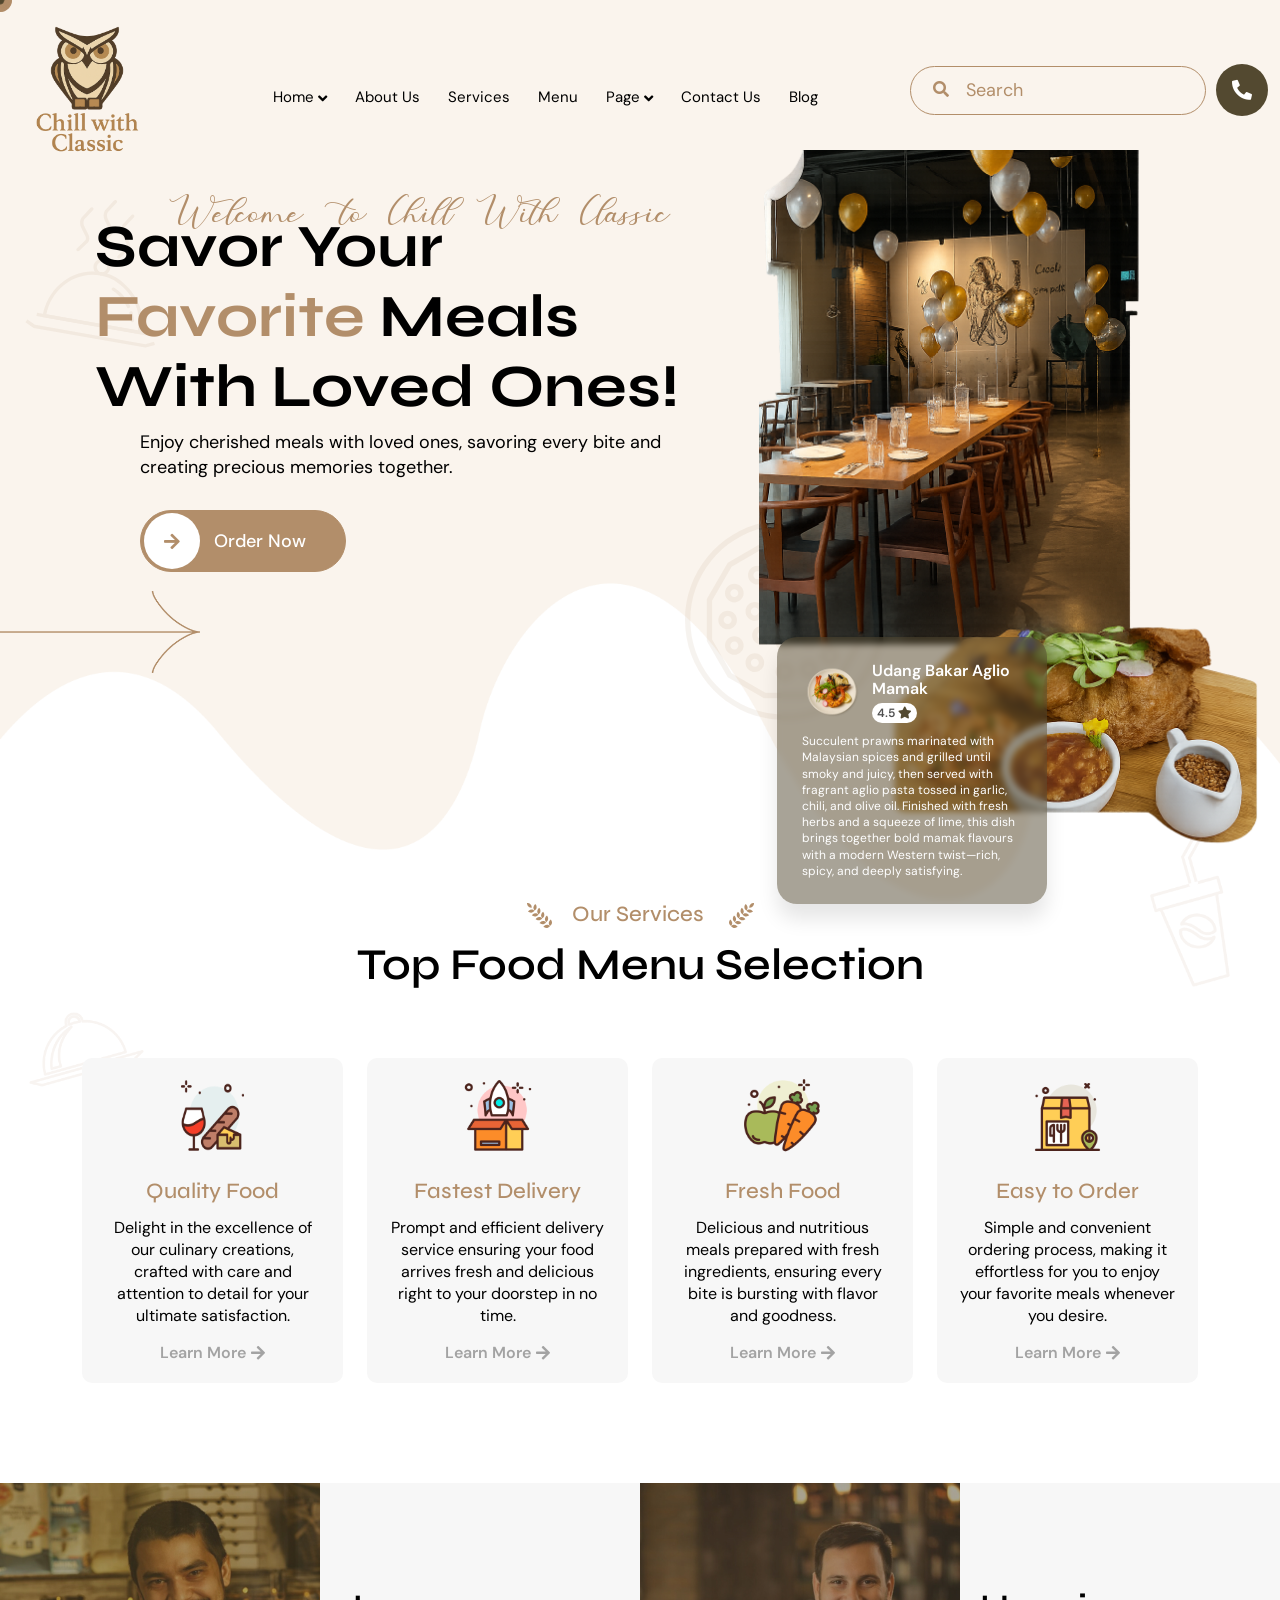
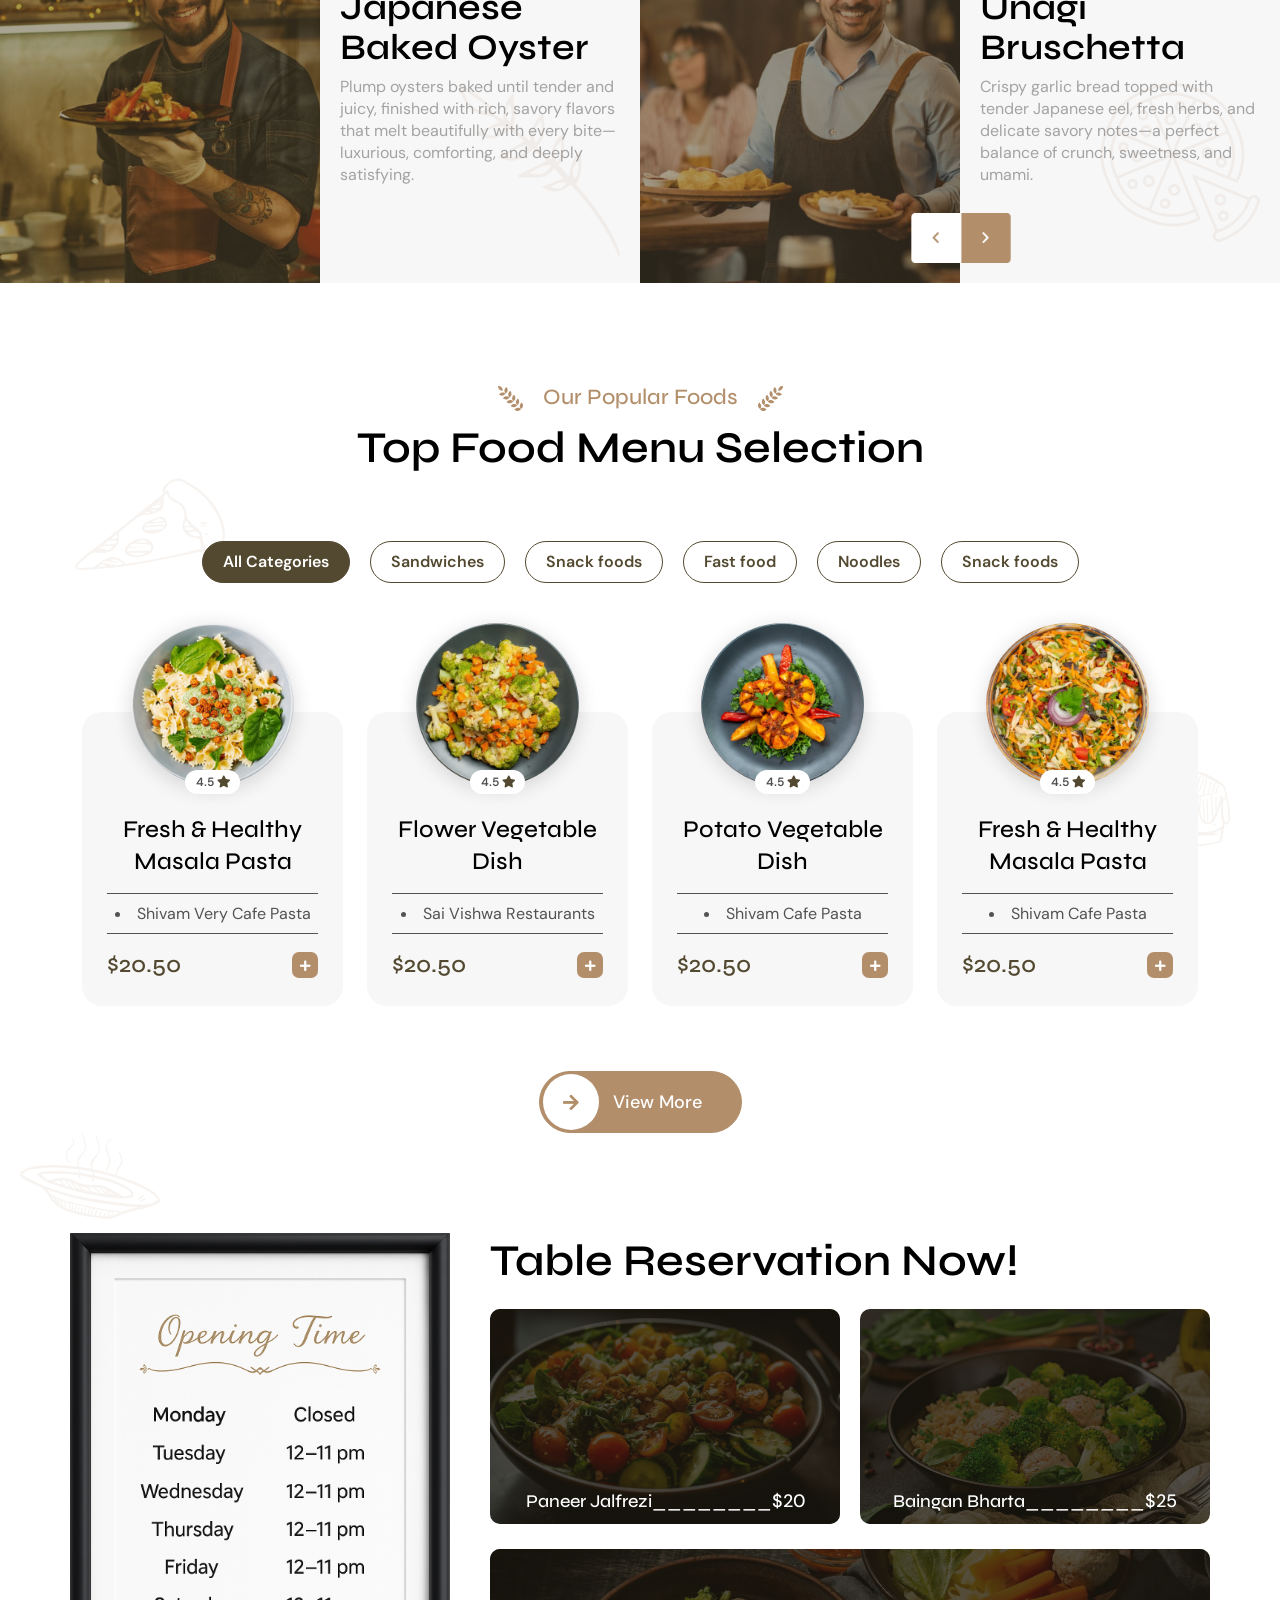
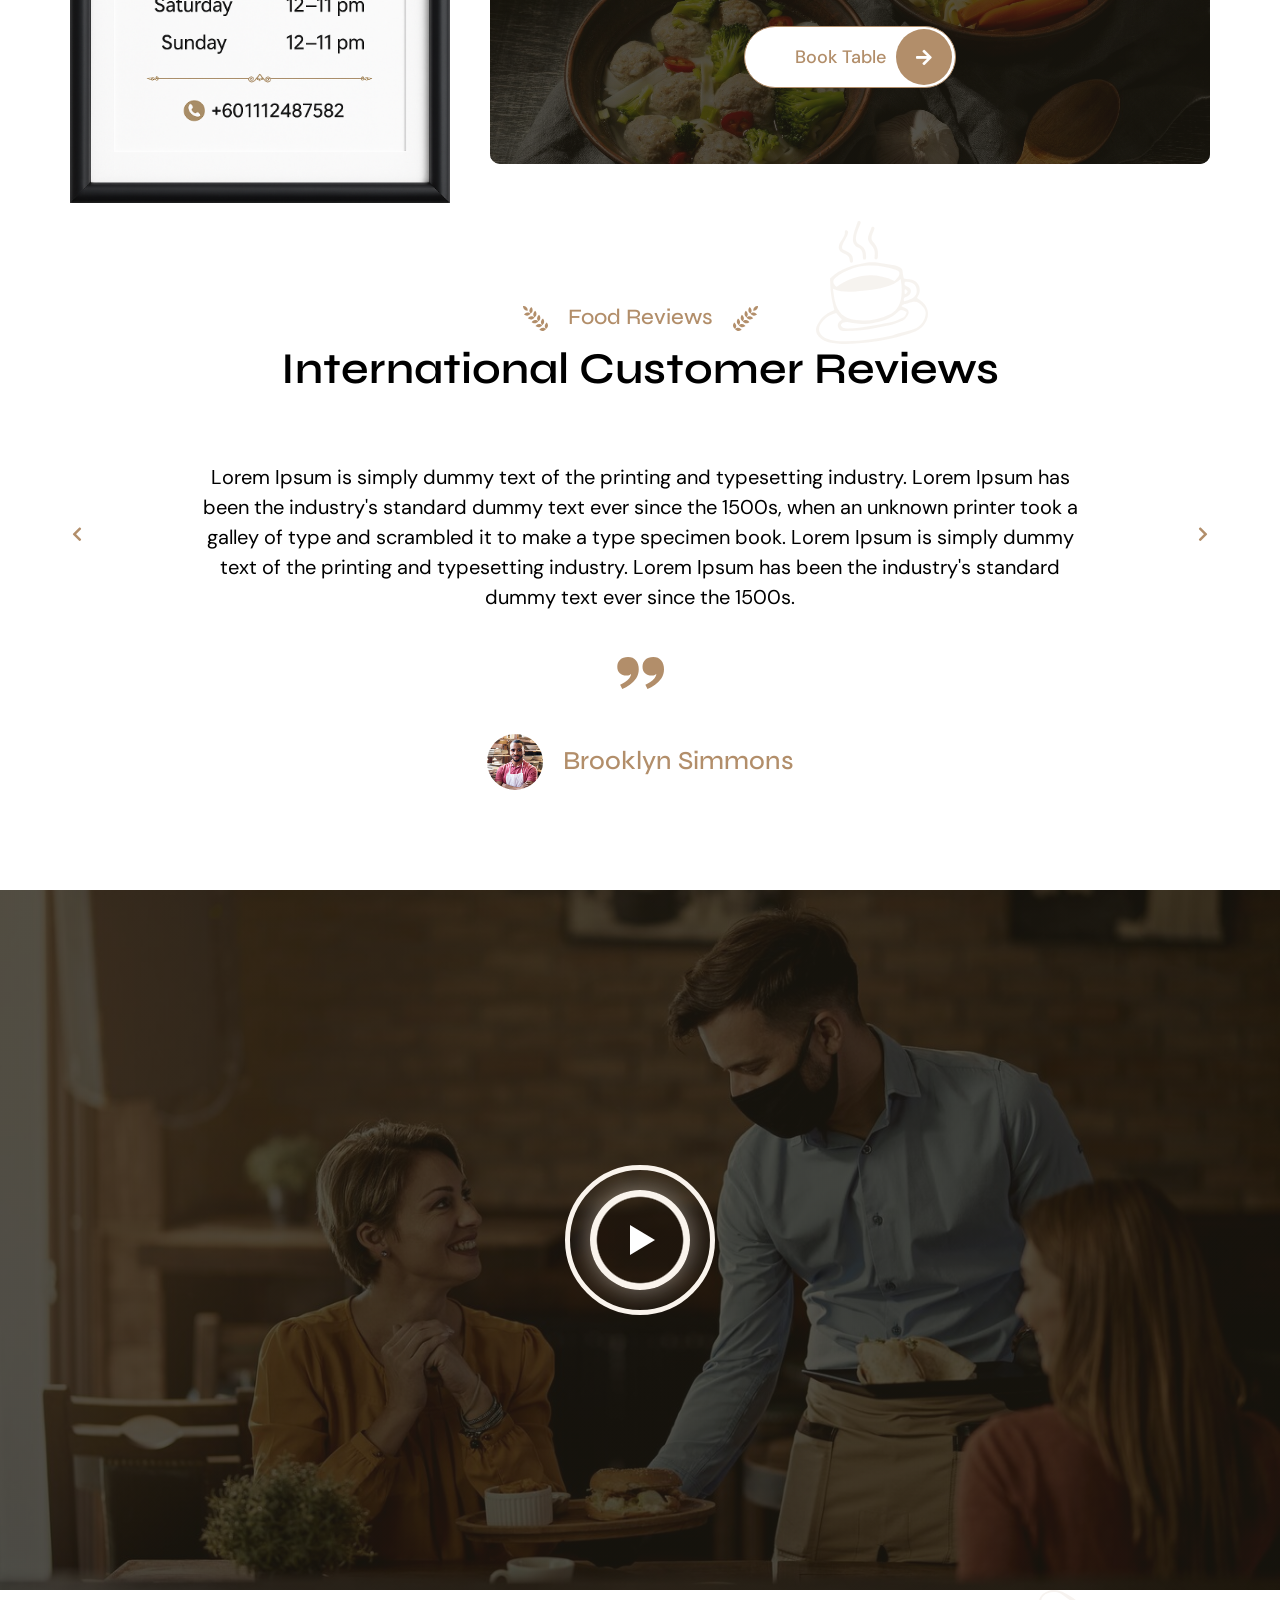
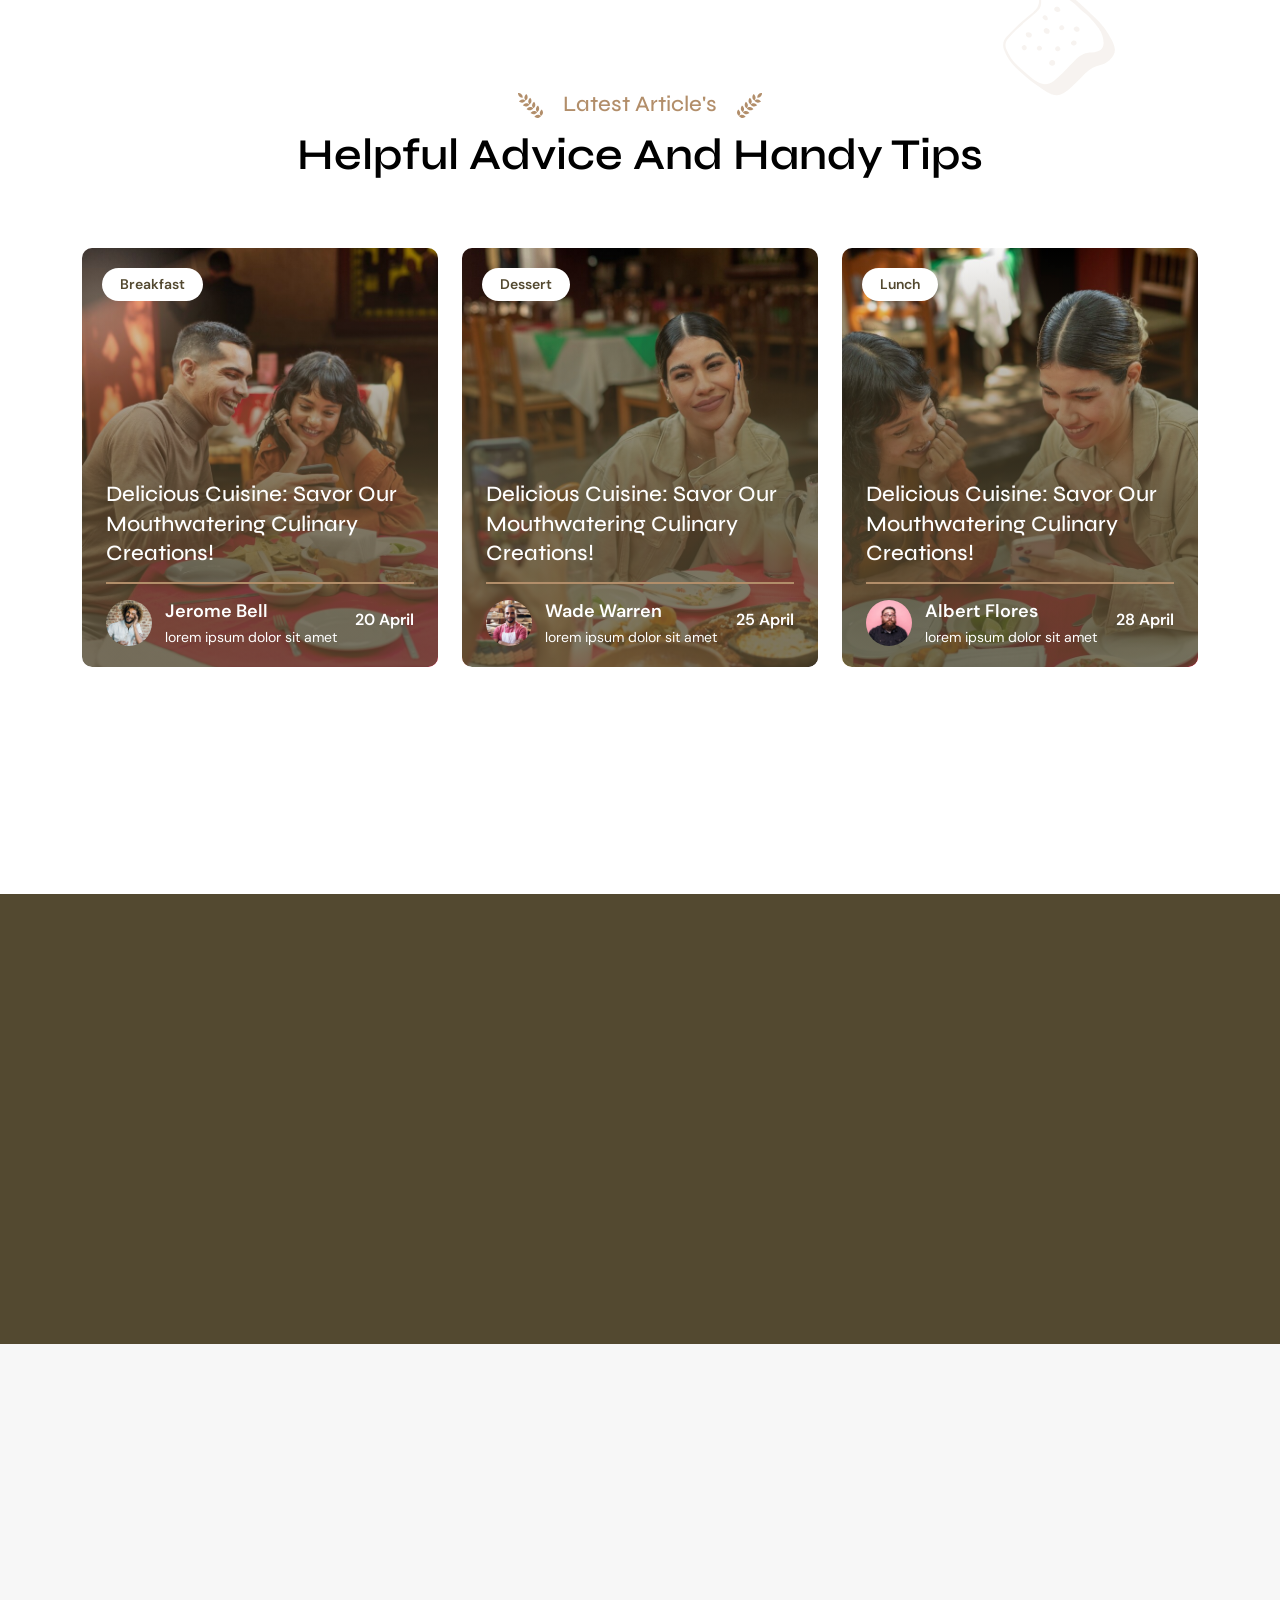
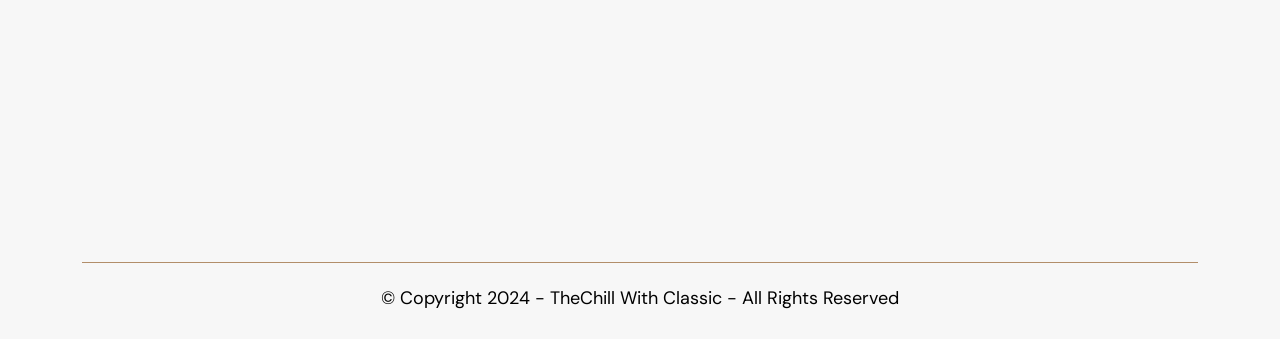
==== index.html @ 32ade1f8 "Initial Commit" ====
<!doctype html>

<html lang="en">
  <head>
    <meta charset="utf-8" />

    <meta
      name="viewport"
      content="width=device-width, initial-scale=1, shrink-to-fit=no"
    />

    <meta http-equiv="X-UA-Compatible" content="IE=edge" />

    <!-- Page Title -->

    <title>Chill With Classic</title>

    <!-- Favicon -->

    <link
      rel="shortcut icon"
      type="image/png"
      href="assets/img/cafika-favicon.svg"
    />

    <!-- Google Fonts -->

    <link rel="preconnect" href="https://fonts.googleapis.com" />

    <link rel="preconnect" href="https://fonts.gstatic.com" crossorigin />

    <link
      href="https://fonts.googleapis.com/css2?family=DM+Sans:ital,opsz,wght@0,9..40,100..1000;1,9..40,100..1000&family=Syne:wght@400..800&display=swap"
      rel="stylesheet"
    />

    <!-- CSS Files -->

    <!--==== Bootstrap css file ====-->

    <link rel="stylesheet" href="assets/css/bootstrap.min.css" />

    <!--==== Font-Awesome css file ====-->

    <link rel="stylesheet" href="assets/css/all.min.css" />

    <!--==== Swiper ====-->

    <link rel="stylesheet" href="assets/plugins/swiper/swiper-bundle.min.css" />

    <!--==== Slick ====-->

    <link
      rel="stylesheet"
      type="text/css"
      href="assets/plugins/slick/slick.css"
    />

    <!--==== glightbox ====-->

    <link
      rel="stylesheet"
      href="assets/plugins/glightbox/css/glightbox.min.css"
    />

    <!--==== Aos ====-->

    <link href="assets/plugins/aos/aos.css" rel="stylesheet" />

    <!--==== Style css file ====-->

    <link rel="stylesheet" href="assets/css/style.css" />

    <link rel="stylesheet" href="assets/css/header-one.css" />

    <!--==== Responsive css file ====-->

    <link rel="stylesheet" href="assets/css/responsive.css" />
  </head>

  <body class="home-page-one">
    <!-- Cursor -->

    <div class="circle"></div>

    <div class="circle"></div>

    <div class="circle"></div>

    <div class="circle"></div>

    <div class="circle"></div>

    <div class="circle"></div>

    <div class="circle"></div>

    <div class="circle"></div>

    <div class="circle"></div>

    <div class="circle"></div>

    <div class="circle"></div>

    <div class="circle"></div>

    <div class="circle"></div>

    <div class="circle"></div>

    <div class="circle"></div>

    <div class="circle"></div>

    <div class="circle"></div>

    <div class="circle"></div>

    <div class="circle"></div>

    <div class="circle"></div>

    <!--End Cursor -->

    <!-- Preloader -->

    <div id="preloader"></div>

    <!--End  Preloader -->

    <!-- Main header -->

    <header class="header-one fixed-top" id="header">
      <nav class="navbar navbar-expand-lg navbar-light">
        <div class="container-fluid">
          <a class="navbar-brand" href="index.html"
            ><img src="assets/img/the-cafika-logos.png" alt="logo"
          /></a>

          <button
            class="navbar-toggler collapsed"
            type="button"
            data-bs-toggle="collapse"
            data-bs-target="#navbarSupportedContent"
            aria-controls="navbarSupportedContent"
            aria-expanded="false"
            aria-label="Toggle navigation"
          >
            <span class="navbar-toggler-icon"></span>
          </button>

          <div class="collapse navbar-collapse" id="navbarSupportedContent">
            <ul class="navbar-nav m-auto mb-2 mb-lg-0">
              <li class="nav-item dropdown">
                <a
                  class="nav-link dropdown-toggle"
                  href="index.html"
                  role="button"
                  data-bs-toggle="dropdown"
                  aria-expanded="false"
                >
                  Home
                </a>
              </li>

              <li class="nav-item">
                <a class="nav-link" href="about-us.html">About Us</a>
              </li>

              <li class="nav-item">
                <a class="nav-link" href="services.html">Services</a>
              </li>

              <li class="nav-item">
                <a class="nav-link" href="our-menu.html">Menu</a>
              </li>

              <li class="nav-item dropdown">
                <a
                  class="nav-link dropdown-toggle"
                  href="javascript:void(0)"
                  id="navbarDropdown"
                  role="button"
                  data-bs-toggle="dropdown"
                  aria-expanded="false"
                >
                  Page
                </a>

                <ul class="dropdown-menu" aria-labelledby="navbarDropdown">
                  <li>
                    <a class="dropdown-item" href="reservation.html"
                      >Reservation</a
                    >
                  </li>

                  <li>
                    <a class="dropdown-item" href="product-details.html"
                      >Product Details</a
                    >
                  </li>

                  <li>
                    <a class="dropdown-item" href="blog-details.html"
                      >Blog Details</a
                    >
                  </li>

                  <li>
                    <a class="dropdown-item" href="team-chefs.html"
                      >Team Chef's</a
                    >
                  </li>

                  <li>
                    <a class="dropdown-item" href="error-page.html">404 Page</a>
                  </li>
                </ul>
              </li>

              <li class="nav-item">
                <a class="nav-link" href="contact-us.html">Contact Us</a>
              </li>

              <li class="nav-item">
                <a class="nav-link" href="blog.html">Blog</a>
              </li>
            </ul>

            <form class="d-flex serach-bar">
              <div class="form-group position-relative">
                <i class="fas fa-search"></i>

                <input
                  class="form-control me-2"
                  type="search"
                  placeholder="Search"
                  aria-label="Search"
                />
              </div>
            </form>

            <a href="tell:911234567" class="phone-btn"
              ><i class="fas fa-phone-alt"></i
            ></a>
          </div>
        </div>
      </nav>
    </header>

    <!-- End of Main header -->

    <main>
      <!-- Banner section -->

      <section class="banner-one position-relative" id="hero">
        <img
          src="assets/img/arrow-icon.png"
          alt="vector"
          class="arrow-icon"
          data-aos="fade-up"
          data-aos-delay="300"
        />

        <div class="rotet">
          <img src="assets/img/vector-icon-14.svg" alt="" class="center-icon" />
        </div>

        <img
          src="assets/img/vector-icon-16.svg"
          alt="vector"
          class="left-icon"
          data-aos="fade-left"
          data-aos-delay="700"
        />

        <div class="container-fluid">
          <div class="row">
            <div
              class="col-lg-7 col-md-6"
              data-aos="fade-right"
              data-aos-delay="100"
            >
              <div class="banner-detail">
                <div class="banner-text">
                  <h5 class="font-thank-you" data-aos="fade-down">
                    Welcome To Chill With Classic
                  </h5>

                  <h1 data-aos="zoom-in-up">
                    Savor Your
                    <span style="color: #b28e6a">Favorite</span> Meals With
                    Loved Ones!
                  </h1>

                  <div class="banner-sub-text">
                    <p data-aos="fade-up" data-aos-delay="200">
                      Enjoy cherished meals with loved ones, savoring every bite
                      and creating precious memories together.
                    </p>

                    <div data-aos="zoom-in" data-aos-delay="900">
                      <a href="contact-us.html" class="primary-btn"
                        ><span>Order Now</span></a
                      >
                    </div>
                  </div>
                </div>
              </div>
            </div>

            <div
              class="col-lg-5 col-md-6 position-relative"
              data-aos="fade-left"
              data-aos-delay="100"
            >
              <div class="banner-right-img" data-aos="zoom-in-up">
                <img src="assets/img/home-one-hero-imgs.png" alt="banner" />
              </div>

              <div class="icon-box" data-aos="zoom-in" data-aos-delay="200">
                <div class="d-flex">
                  <img
                    src="assets/img/chana-masala-vector.png"
                    alt="vector"
                    data-aos="fade-up"
                    data-aos-delay="300"
                    class="ikkanbakkar"
                  />

                  <div
                    class="box-title"
                    data-aos="fade-right"
                    data-aos-delay="400"
                  >
                    <h5>Udang Bakar Aglio Mamak</h5>

                    <span>4.5<i class="fas fa-star"></i></span>
                  </div>
                </div>

                <p data-aos="fade-up" data-aos-delay="500">
                  Succulent prawns marinated with Malaysian spices and grilled
                  until smoky and juicy, then served with fragrant aglio pasta
                  tossed in garlic, chili, and olive oil. Finished with fresh
                  herbs and a squeeze of lime, this dish brings together bold
                  mamak flavours with a modern Western twist—rich, spicy, and
                  deeply satisfying.
                </p>
              </div>
            </div>
          </div>
        </div>
      </section>

      <!-- End of Banner section -->

      <!-- Our Services -->

      <section
        class="our-services-one position-relative"
        id="services"
        data-aos="fade-in"
      >
        <div class="container">
          <img
            class="area-img-left"
            src="assets/img/vector-icon-01.png"
            alt="food"
            data-aos="fade-right"
            data-aos-delay="200"
          />

          <img
            class="area-img-right"
            src="assets/img/vector-icon-02.png"
            alt="food"
            data-aos="fade-left"
            data-aos-delay="200"
          />

          <div class="main-title" data-aos="fade-up" data-aos-delay="100">
            <h3>
              <img
                src="assets/img/left-leaf-icon.svg"
                alt="leaf"
                data-aos="zoom-in"
                data-aos-delay="300"
              />Our Services

              <img
                src="assets/img/right-leaf-Icon.svg"
                alt="leaf"
                data-aos="zoom-in"
                data-aos-delay="300"
              />
            </h3>

            <h2>Top Food Menu Selection</h2>
          </div>

          <div class="row">
            <div
              class="col-lg-3 col-sm-6"
              data-aos="fade-up"
              data-aos-delay="200"
            >
              <div class="services-box">
                <img
                  src="assets/img/services-icon-1.svg"
                  alt="Food-icon"
                  data-aos="zoom-in"
                  data-aos-delay="300"
                />

                <h6>Quality Food</h6>

                <p>
                  Delight in the excellence of our culinary creations, crafted
                  with care and attention to detail for your ultimate
                  satisfaction.
                </p>

                <a href="services.html"
                  >Learn More <i class="fas fa-arrow-right"></i
                ></a>
              </div>
            </div>

            <div
              class="col-lg-3 col-sm-6"
              data-aos="fade-up"
              data-aos-delay="300"
            >
              <div class="services-box">
                <img
                  src="assets/img/services-icon-2.svg"
                  alt="Food-icon"
                  data-aos="zoom-in"
                  data-aos-delay="400"
                />

                <h6>Fastest Delivery</h6>

                <p>
                  Prompt and efficient delivery service ensuring your food
                  arrives fresh and delicious right to your doorstep in no time.
                </p>

                <a href="services.html"
                  >Learn More <i class="fas fa-arrow-right"></i
                ></a>
              </div>
            </div>

            <div
              class="col-lg-3 col-sm-6"
              data-aos="fade-up"
              data-aos-delay="400"
            >
              <div class="services-box">
                <img
                  src="assets/img/services-icon-3.svg"
                  alt="Food-icon"
                  data-aos="zoom-in"
                  data-aos-delay="500"
                />

                <h6>Fresh Food</h6>

                <p>
                  Delicious and nutritious meals prepared with fresh
                  ingredients, ensuring every bite is bursting with flavor and
                  goodness.
                </p>

                <a href="services.html"
                  >Learn More <i class="fas fa-arrow-right"></i
                ></a>
              </div>
            </div>

            <div
              class="col-lg-3 col-sm-6"
              data-aos="fade-up"
              data-aos-delay="500"
            >
              <div class="services-box">
                <img
                  src="assets/img/services-icon-4.svg"
                  alt="Food-icon"
                  data-aos="zoom-in"
                  data-aos-delay="600"
                />

                <h6>Easy to Order</h6>

                <p>
                  Simple and convenient ordering process, making it effortless
                  for you to enjoy your favorite meals whenever you desire.
                </p>

                <a href="services.html"
                  >Learn More <i class="fas fa-arrow-right"></i
                ></a>
              </div>
            </div>
          </div>
        </div>
      </section>

      <!-- End of Our Services -->

      <!-- our specialties section -->

      <section class="specialties-one" id="slider">
        <div class="container-fluid px-0">
          <div
            class="specialties-slider-div position-relative"
            data-aos="fade-up"
          >
            <div class="row g-0 specialties-slider">
              <div class="col-lg-6 specialties-item">
                <div class="specialties-slider-detail">
                  <div class="specialties-img">
                    <img src="assets/img/slider-img-1.jpg" alt="slider-img" />
                  </div>

                  <div class="specialties-content position-relative">
                    <h3></h3>

                    <h2>Grilled Seabass with Coconut Sambal</h2>

                    <p>
                      Fresh wild‑caught seabass grilled to perfection and paired
                      with aromatic coconut sambal. Smoky, fragrant, and packed
                      with unmistakable Malaysian flavor.
                    </p>

                    <img src="assets/img/vector-icon-04.svg" alt="vector" />
                  </div>
                </div>
              </div>

              <div class="col-lg-6 specialties-item">
                <div class="specialties-slider-detail">
                  <div class="specialties-img">
                    <img src="assets/img/slider-img-2.jpg" alt="slider-img" />
                  </div>

                  <div class="specialties-content position-relative">
                    <h3></h3>

                    <h2>Japanese Baked Oyster</h2>

                    <p>
                      Plump oysters baked until tender and juicy, finished with
                      rich, savory flavors that melt beautifully with every
                      bite—luxurious, comforting, and deeply satisfying.
                    </p>

                    <img src="assets/img/vector-icon-03.svg" alt="vector" />
                  </div>
                </div>
              </div>

              <div class="col-lg-6 specialties-item">
                <div class="specialties-slider-detail">
                  <div class="specialties-img">
                    <img src="assets/img/slider-img-1.jpg" alt="slider-img" />
                  </div>

                  <div class="specialties-content position-relative">
                    <h3></h3>

                    <h2>Unagi Bruschetta</h2>

                    <p>
                      Crispy garlic bread topped with tender Japanese eel, fresh
                      herbs, and delicate savory notes—a perfect balance of
                      crunch, sweetness, and umami.
                    </p>

                    <img src="assets/img/vector-icon-04.svg" alt="vector" />
                  </div>
                </div>
              </div>

              <div class="col-lg-6 specialties-item">
                <div class="specialties-slider-detail">
                  <div class="specialties-img">
                    <img src="assets/img/slider-img-2.jpg" alt="slider-img" />
                  </div>

                  <div class="specialties-content position-relative">
                    <h3></h3>

                    <h2>Rock Honey Glazed Chicken Rice</h2>

                    <p>
                      Succulent chicken glazed with irresistible rock honey and
                      served with fragrant rice. Sweet, savory, and
                      comforting—an all‑time crowd favorite done right.
                    </p>

                    <img src="assets/img/vector-icon-03.svg" alt="vector" />
                  </div>
                </div>
              </div>
            </div>

            <div class="custom-arrow d-flex">
              <button class="prev">
                <img src="assets/img/privous-arrow.png" alt="prev" />
              </button>

              <button class="next">
                <img src="assets/img/next-arrow.png" alt="next" />
              </button>
            </div>
          </div>
        </div>
      </section>

      <!-- End of  our specialties section -->

      <!-- Popular Foods section -->

      <section class="popular-food-one position-relative" id="popular-food">
        <img
          class="popular-img-left"
          src="assets/img/vector-icon-05.svg"
          alt="food"
          data-aos="fade-right"
          data-aos-delay="100"
        />

        <img
          class="popular-img-right"
          src="assets/img/vector-icon-06.svg"
          alt="food"
          data-aos="fade-left"
          data-aos-delay="100"
        />

        <div class="main-title" data-aos="fade-up" data-aos-delay="200">
          <h3>
            <img src="assets/img/left-leaf-icon.svg" alt="leaf" />Our Popular
            Foods<img src="assets/img/right-leaf-Icon.svg" alt="leaf" />
          </h3>

          <h2>Top Food Menu Selection</h2>
        </div>

        <div class="container">
          <div
            class="isotope-layout"
            data-default-filter="*"
            data-layout="masonry"
            data-sort="original-order"
          >
            <ul
              class="portfolio-filters isotope-filters nav nav-pills"
              data-aos="fade-up"
              data-aos-delay="300"
            >
              <li data-filter="*" class="filter-active nav-item nav-link">
                All Categories
              </li>

              <li data-filter=".filter-sandwiches" class="nav-item nav-link">
                Sandwiches
              </li>

              <li data-filter=".filter-snack-foods" class="nav-item nav-link">
                Snack foods
              </li>

              <li data-filter=".filter-fast-food" class="nav-item nav-link">
                Fast food
              </li>

              <li data-filter=".filter-noodles" class="nav-item nav-link">
                Noodles
              </li>

              <li data-filter=".filter-snack-foods" class="nav-item nav-link">
                Snack foods
              </li>
            </ul>

            <div class="row isotope-container">
              <div
                class="col-lg-3 col-md-4 col-6 portfolio-item isotope-item filter-sandwiches"
              >
                <div class="item-box position-relative">
                  <img src="assets/img/masala-pasta-img.png" alt="pasta" />

                  <span>4.5<i class="fas fa-star"></i></span>

                  <h3>Fresh & Healthy Masala Pasta</h3>

                  <div class="divider">
                    <li>Shivam Very Cafe Pasta</li>
                  </div>

                  <div
                    class="d-flex price justify-content-between align-items-center"
                  >
                    <h4>$20.50</h4>

                    <div class="plus-bg">
                      <a href="our-menu.html"><i class="fas fa-plus"></i></a>
                    </div>
                  </div>
                </div>
              </div>

              <div
                class="col-lg-3 col-md-4 col-6 portfolio-item isotope-item filter-snack-foods"
              >
                <div class="item-box position-relative">
                  <img src="assets/img/vegetable-dish-img.png" alt="pasta" />

                  <span>4.5<i class="fas fa-star"></i></span>

                  <h3>Flower Vegetable Dish</h3>

                  <div class="divider">
                    <li>Sai Vishwa Restaurants</li>
                  </div>

                  <div
                    class="d-flex price justify-content-between align-items-center"
                  >
                    <h4>$20.50</h4>

                    <div class="plus-bg">
                      <a href="our-menu.html"><i class="fas fa-plus"></i></a>
                    </div>
                  </div>
                </div>
              </div>

              <div
                class="col-lg-3 col-md-4 col-6 portfolio-item isotope-item filter-fast-food"
              >
                <div class="item-box position-relative">
                  <img src="assets/img/potato.png" alt="pasta" />

                  <span>4.5<i class="fas fa-star"></i></span>

                  <h3>Potato Vegetable Dish</h3>

                  <div class="divider">
                    <li>Shivam Cafe Pasta</li>
                  </div>

                  <div
                    class="d-flex price justify-content-between align-items-center"
                  >
                    <h4>$20.50</h4>

                    <div class="plus-bg">
                      <a href="our-menu.html"><i class="fas fa-plus"></i></a>
                    </div>
                  </div>
                </div>
              </div>

              <div
                class="col-lg-3 col-md-4 col-6 portfolio-item isotope-item filter-noodles"
              >
                <div class="item-box position-relative">
                  <img
                    src="assets/img/fresh-and-healthy-food.png"
                    alt="pasta"
                  />

                  <span>4.5<i class="fas fa-star"></i></span>

                  <h3>Fresh & Healthy Masala Pasta</h3>

                  <div class="divider">
                    <li>Shivam Cafe Pasta</li>
                  </div>

                  <div
                    class="d-flex price justify-content-between align-items-center"
                  >
                    <h4>$20.50</h4>

                    <div class="plus-bg">
                      <a href="our-menu.html"><i class="fas fa-plus"></i></a>
                    </div>
                  </div>
                </div>
              </div>
            </div>

            <div class="viwe-more-btn" data-aos="fade-up" data-aos-delay="900">
              <a href="our-menu.html" class="primary-btn"
                ><span>View More</span></a
              >
            </div>
          </div>
        </div>
      </section>

      <!-- End of Popular Foods section -->

      <!-- Table Reservation section -->

      <section class="table-reservation-one position-relative">
        <div class="container">
          <img
            src="assets/img/vector-icon-07.svg"
            class="table-left"
            alt="food"
            data-aos="fade-left"
            data-aos-delay="100"
          />

          <div class="row table-slider">
            <div
              class="col-lg-4 col-md-6 px-0"
              data-aos="fade-right"
              data-aos-delay="200"
            >
              <img
                src="assets/img/time-table.jpg"
                alt="time-table"
                class="time-table"
              />
            </div>

            <div
              class="col-lg-8 px-0 table-box"
              data-aos="fade-left"
              data-aos-delay="300"
            >
              <div class="main-title" data-aos="fade-up" data-aos-delay="400">
                <h2>Table Reservation Now!</h2>
              </div>

              <div class="row g-0 justify-content-between">
                <div
                  class="col-lg-6 col-md-6 px-0"
                  data-aos="flip-up"
                  data-aos-delay="500"
                >
                  <div
                    class="bg-box-one d-flex align-items-end justify-content-center"
                  >
                    <h3>Paneer Jalfrezi________</h3>

                    <p>$20</p>
                  </div>
                </div>

                <div
                  class="col-lg-6 col-md-6 px-0"
                  data-aos="flip-up"
                  data-aos-delay="600"
                >
                  <div
                    class="bg-box-two d-flex align-items-end justify-content-center"
                  >
                    <h3>Baingan Bharta________</h3>

                    <p>$25</p>
                  </div>
                </div>
              </div>

              <div
                class="col-lg-12 col-md-12"
                data-aos="zoom-in-up"
                data-aos-delay="700"
              >
                <div class="bg-box-three book-table">
                  <a href="contact-us.html" class="primary-btn"
                    ><span>Book Table</span></a
                  >
                </div>
              </div>
            </div>
          </div>
        </div>
      </section>

      <!-- End of Table Reservation section -->

      <!-- Food Reviews section -->

      <section class="food-reviews-one">
        <div class="container-md position-relative">
          <img
            class="food-reviews-left"
            src="assets/img/vector-icon-08.svg"
            alt="food"
          />

          <div class="main-title" data-aos="fade-up" data-aos-delay="200">
            <h3>
              <img src="assets/img/left-leaf-icon.svg" alt="leaf" />Food
              Reviews<img src="assets/img/right-leaf-Icon.svg" alt="leaf" />
            </h3>

            <h2>International Customer Reviews</h2>
          </div>

          <div class="row reviews">
            <div class="col-12 review-slide">
              <p>
                Lorem Ipsum is simply dummy text of the printing and typesetting
                industry. Lorem Ipsum has been the industry's standard dummy
                text ever since the 1500s, when an unknown printer took a galley
                of type and scrambled it to make a type specimen book. Lorem
                Ipsum is simply dummy text of the printing and typesetting
                industry. Lorem Ipsum has been the industry's standard dummy
                text ever since the 1500s.
              </p>

              <div class="quote">
                <img src="assets/img/quote-icon.svg" alt="quote" />
              </div>

              <div
                class="author d-flex justify-content-center align-items-center"
              >
                <img src="assets/img/author-icon-1.png" alt="author" />

                <h3>Brooklyn Simmons</h3>
              </div>
            </div>

            <div class="col-12 review-slide">
              <p>
                Lorem Ipsum is simply dummy text of the printing and typesetting
                industry. Lorem Ipsum has been the industry's standard dummy
                text ever since the 1500s, when an unknown printer took a galley
                of type and scrambled it to make a type specimen book. Lorem
                Ipsum is simply dummy text of the printing and typesetting
                industry. Lorem Ipsum has been the industry's standard dummy
                text ever since the 1500s.
              </p>

              <div class="quote">
                <img src="assets/img/quote-icon.svg" alt="quote" />
              </div>

              <div
                class="author d-flex justify-content-center align-items-center"
              >
                <img src="assets/img/author-icon-1.png" alt="author" />

                <h3>Brooklyn Simmons</h3>
              </div>
            </div>

            <div class="col-12 review-slide">
              <p>
                Lorem Ipsum is simply dummy text of the printing and typesetting
                industry. Lorem Ipsum has been the industry's standard dummy
                text ever since the 1500s, when an unknown printer took a galley
                of type and scrambled it to make a type specimen book. Lorem
                Ipsum is simply dummy text of the printing and typesetting
                industry. Lorem Ipsum has been the industry's standard dummy
                text ever since the 1500s.
              </p>

              <div class="quote">
                <img src="assets/img/quote-icon.svg" alt="quote" />
              </div>

              <div
                class="author d-flex justify-content-center align-items-center"
              >
                <img src="assets/img/author-icon-1.png" alt="author" />

                <h3>Brooklyn Simmons</h3>
              </div>
            </div>

            <div class="col-12 review-slide">
              <p>
                Lorem Ipsum is simply dummy text of the printing and typesetting
                industry. Lorem Ipsum has been the industry's standard dummy
                text ever since the 1500s, when an unknown printer took a galley
                of type and scrambled it to make a type specimen book. Lorem
                Ipsum is simply dummy text of the printing and typesetting
                industry. Lorem Ipsum has been the industry's standard dummy
                text ever since the 1500s.
              </p>

              <div class="quote">
                <img src="assets/img/quote-icon.svg" alt="quote" />
              </div>

              <div
                class="author d-flex justify-content-center align-items-center"
              >
                <img src="assets/img/author-icon-1.png" alt="author" />

                <h3>Brooklyn Simmons</h3>
              </div>
            </div>
          </div>

          <div class="arrow-icons">
            <button class="left-arrow">
              <i class="fas fa-chevron-left"></i>
            </button>

            <button class="right-arrow">
              <i class="fas fa-chevron-right"></i>
            </button>
          </div>
        </div>
      </section>

      <!-- End of Food Reviews section -->

      <!-- video section -->

      <section class="video-section" data-aos="fade-up" data-aos-delay="100">
        <div class="container-fluid px-0">
          <div class="play-icon" data-aos="zoom-in" data-aos-delay="200">
            <a
              class="play-btn glightbox"
              href="https://youtu.be/78z9wfm-Gtg?si=yA2lp5ezdj0Vh8Vq"
            >
            </a>
          </div>
        </div>
      </section>

      <!-- End of video section -->

      <!-- Blog Section -->

      <section
        class="blog-one position-relative"
        data-aos="fade-up"
        data-aos-delay="100"
      >
        <div class="container">
          <img
            class="blog-right-img"
            src="assets/img/vector-icon-09.svg"
            alt="food"
            data-aos="fade-left"
            data-aos-delay="200"
          />

          <img
            class="blog-bottom-img"
            src="assets/img/vector-icon-10.svg"
            alt="food"
            data-aos="fade-up"
            data-aos-delay="300"
          />

          <img
            class="blog-left-img"
            src="assets/img/vector-icon-11.svg"
            alt="food"
            data-aos="fade-right"
            data-aos-delay="400"
          />

          <div class="main-title" data-aos="zoom-in" data-aos-delay="500">
            <h3>
              <img src="assets/img/left-leaf-icon.svg" alt="leaf" />Latest
              Article's<img src="assets/img/right-leaf-Icon.svg" alt="leaf" />
            </h3>

            <h2>Helpful Advice and Handy Tips</h2>
          </div>

          <div class="row">
            <div
              class="col-lg-4 col-md-4 col-sm-6"
              data-aos="fade-up"
              data-aos-delay="600"
            >
              <div class="blog-one-bg">
                <div class="blog-box position-relative">
                  <a href="blog-details.html">Breakfast</a>

                  <div class="blog-text">
                    <h3>
                      Delicious Cuisine: Savor Our Mouthwatering Culinary
                      Creations!
                    </h3>

                    <div class="div-border"></div>

                    <div
                      class="author-box d-flex justify-content-between align-items-center"
                    >
                      <div
                        class="d-flex justify-content-center align-items-center"
                      >
                        <img src="assets/img/jerome-bell.png" alt="author" />

                        <div class="author-text">
                          <h4>Jerome Bell</h4>

                          <p>lorem ipsum dolor sit amet</p>
                        </div>
                      </div>

                      <h4>20 April</h4>
                    </div>
                  </div>
                </div>
              </div>
            </div>

            <div
              class="col-lg-4 col-md-4 col-sm-6"
              data-aos="fade-up"
              data-aos-delay="700"
            >
              <div class="blog-two-bg">
                <div class="blog-box position-relative">
                  <a href="blog-details.html">Dessert</a>

                  <div class="blog-text">
                    <h3>
                      Delicious Cuisine: Savor Our Mouthwatering Culinary
                      Creations!
                    </h3>

                    <div class="div-border"></div>

                    <div
                      class="author-box d-flex justify-content-between align-items-center"
                    >
                      <div
                        class="d-flex justify-content-center align-items-center"
                      >
                        <img src="assets/img/author-icon-1.png" alt="author" />

                        <div class="author-text">
                          <h4>Wade Warren</h4>

                          <p>lorem ipsum dolor sit amet</p>
                        </div>
                      </div>

                      <h4>25 April</h4>
                    </div>
                  </div>
                </div>
              </div>
            </div>

            <div
              class="col-lg-4 col-md-4 col-sm-6"
              data-aos="fade-up"
              data-aos-delay="800"
            >
              <div class="blog-three-bg">
                <div class="blog-box position-relative">
                  <a href="blog-details.html">Lunch</a>

                  <div class="blog-text">
                    <h3>
                      Delicious Cuisine: Savor Our Mouthwatering Culinary
                      Creations!
                    </h3>

                    <div class="div-border"></div>

                    <div
                      class="author-box d-flex justify-content-between align-items-center"
                    >
                      <div
                        class="d-flex justify-content-center align-items-center"
                      >
                        <img src="assets/img/albert-flores.png" alt="author" />

                        <div class="author-text">
                          <h4>Albert Flores</h4>

                          <p>lorem ipsum dolor sit amet</p>
                        </div>
                      </div>

                      <h4>28 April</h4>
                    </div>
                  </div>
                </div>
              </div>
            </div>
          </div>

          <div class="more-article-btn" data-aos="zoom-in" data-aos-delay="900">
            <a href="blog.html" class="primary-btn"
              ><span>More Article</span></a
            >
          </div>
        </div>
      </section>

      <!-- End of Blog-Section  -->

      <!-- Map section -->

      <section class="map">
        <div class="container-fluid px-0">
          <div class="map-overlay">
            <iframe
              class="d-block"
              width="100%"
              height="555"
              scrolling="no"
              loading="lazy"
              style="border: 0"
              src="https://maps.google.com/maps?width=100%25&amp;height=600&amp;hl=en&amp;q=1%20Grafton%20Street,%20Dublin,%20Ireland+(My%20Business%20Name)&amp;t=p&amp;z=14&amp;ie=UTF8&amp;iwloc=B&amp;output=embed"
              data-aos="fade-in"
              data-aos-delay="200"
            >
            </iframe>
          </div>
        </div>
      </section>

      <!-- End of Map section -->
    </main>

    <!-- Footer section -->

    <footer class="footer">
      <div class="container-md">
        <div class="footer-link" data-aos="fade-in" data-aos-delay="100">
          <div class="row justify-content-between">
            <div class="col-lg-3 col-md-6 col-sm-6">
              <div class="footer-col">
                <div class="footer-logo">
                  <a href="index.html"
                    ><img src="assets/img/the-cafika-logos.png" alt="logo"
                  /></a>
                </div>

                <p>
                  Lorem Ipsum is simply dummy text of the printing and
                  typesetting industry. Lorem Ipsum has...
                </p>

                <div class="social-icon d-flex align-items-center">
                  <a href="https://www.facebook.com/" target="_blank"
                    ><i class="fab fa-facebook-f"></i
                  ></a>

                  <a href="https://www.instagram.com/" target="_blank"
                    ><i class="fab fa-instagram"></i
                  ></a>

                  <a href="https://x.com/?lang=en" target="_blank"
                    ><i class="fab fa-twitter"></i
                  ></a>

                  <a href="https://in.linkedin.com/" target="_blank"
                    ><i class="fab fa-linkedin-in"></i
                  ></a>
                </div>
              </div>
            </div>

            <div class="col-lg-2 col-md-6 col-sm-6">
              <div class="footer-col">
                <div class="footer-titel position-relative">
                  <h2>Menu</h2>
                </div>

                <div class="footer-menu">
                  <a href="index.html">Home</a>

                  <a href="about-us.html">About Us</a>

                  <a href="reservation.html">Reservation</a>

                  <a href="blog.html">Blogs</a>

                  <a href="contact-us.html">Contact</a>
                </div>
              </div>
            </div>

            <div class="col-lg-2 col-md-6 col-sm-6">
              <div class="footer-col">
                <div class="footer-titel position-relative">
                  <h2>Services</h2>
                </div>

                <div class="footer-menu">
                  <a href="services.html">Services 01</a>

                  <a href="services.html">Services 02</a>

                  <a href="services.html">Services 03</a>

                  <a href="services.html">Services 04</a>

                  <a href="services.html">Services 05</a>
                </div>
              </div>
            </div>

            <div class="col-lg-4 col-md-6 col-sm-6">
              <div class="footer-col">
                <div class="footer-titel position-relative">
                  <h2>Find Us</h2>
                </div>

                <div class="footer-contact">
                  <ul class="d-flex align-items-center">
                    <li><i class="fas fa-phone-alt"></i></li>

                    <li><a href="tel:911234567890">+91 12 34 56 78 90</a></li>
                  </ul>

                  <ul class="d-flex align-items-center">
                    <li><i class="fas fa-at"></i></li>

                    <li>
                      <a href="mailto:info@theChill With Classic.com"
                        >info@theChill With Classic.com</a
                      >
                    </li>
                  </ul>

                  <ul class="d-flex m-0">
                    <li><i class="fas fa-map-marker-alt"></i></li>

                    <li>
                      <a href="https://maps.google.com/" target="_blank"
                        >3891 Ranchview Dr. Richardson, California 62639</a
                      >
                    </li>
                  </ul>
                </div>
              </div>
            </div>
          </div>
        </div>

        <div class="footer-copyright">
          <div class="bottom-text d-flex justify-content-center">
            <p>
              © Copyright 2024 - theChill With Classic - All Rights Reserved
            </p>
          </div>
        </div>
      </div>
    </footer>

    <!-- End of Footer section -->

    <!-- Back to top -->

    <a
      href="javascript:void(0)"
      class="scroll-top d-flex align-items-center justify-content-center active"
      ><i class="fa fa-angle-up" aria-hidden="true"></i
    ></a>

    <!--End Back to top -->

    <!-- JS Files -->

    <!-- ==== JQuery 3.3.1 js file==== -->

    <script src="assets/js/jquery-3.3.1.min.js"></script>

    <!-- ==== Bootstrap js file==== -->

    <script src="assets/js/bootstrap.bundle.min.js"></script>

    <!-- ====Swiper==== -->

    <script src="assets/plugins/swiper/swiper-bundle.min.js"></script>

    <!-- ====Slick-slider====-->

    <script src="assets/plugins/slick/slick.min.js"></script>

    <!--==== glightbox ====-->

    <script src="assets/plugins/glightbox/js/glightbox.min.js"></script>

    <!-- ====Aos====-->

    <script src="assets/plugins/aos/aos.js"></script>

    <!-- ====images loaded==== -->

    <script src="assets/plugins/imagesloaded/imagesloaded.pkgd.min.js"></script>

    <!-- ====isotope layout==== -->

    <script src="assets/plugins/isotope-layout/isotope.pkgd.js"></script>

    <!-- ==== Script js file==== -->

    <script src="assets/js/script.js"></script>
  </body>
</html>
---- assets/css/style.css ----
/**

* Template Name: Chill With Classic

*/

/*============================================

1. Color Veriables

2. Preloader

3. Scroll top button

4. General

5. Animation keyframes

6. Header 

7. Home page one

8. Home page two

9. Home page three

10. About Us page

11. Services page

12. Product detail page

13. Team Chef Page

14. Blog Page

15. Blog detail Page

16. Reservation page

17. Contect Us page

18. Error page 

19. Footer

============================================*/

/*--------------------------------------------------------------

# Color Veriables

--------------------------------------------------------------*/

:root {
  --primary-color: #534930;

  --secondary-color: #b28e6a;

  --tertiary-color: #faf4ed;

  --quaternary-color: #ffffff;

  --primary-black: #000000;

  --secondary-gray: #535353;

  --tertiary-gray: #a3a3a3;

  --text-primary-color: #000000;

  --text-secondary-color: #534930;

  --text-hover-color: #b28e6a;

  --bg-color: #f7f7f7;
}

:root {
  scroll-behavior: smooth;
}

/*--------------------------------------------------------------

# thank you font

--------------------------------------------------------------*/
@font-face {
  font-family: "Thank You";
  src: url("../webfonts/ThankYouRegular.eot");
  src:
    url("../webfonts/ThankYouRegular.eot@") format("embedded-opentype"),
    url("../webfonts/ThankYouRegular.woff2") format("woff2"),
    url("../webfonts/ThankYouRegular.woff") format("woff");
  font-weight: normal;
  font-style: normal;
  font-display: swap;
}

/*--------------------------------------------------------------
  
  # Preloader
  
  --------------------------------------------------------------*/

#preloader {
  position: fixed;

  inset: 0;

  z-index: 9999;

  overflow: hidden;

  background: var(--quaternary-color);

  -webkit-transition: all 0.6s ease-out;

  -o-transition: all 0.6s ease-out;

  transition: all 0.6s ease-out;

  width: 100%;

  height: 100vh;
}

#preloader:before,
#preloader:after {
  content: "";
  position: absolute;
  border: 4px solid var(--primary-color);
  border-radius: 50%;
  -webkit-animation: animate-preloader 2s cubic-bezier(0, 0.2, 0.8, 1) infinite;
  animation: animate-preloader 2s cubic-bezier(0, 0.2, 0.8, 1) infinite;
}

#preloader:after {
  -webkit-animation-delay: -0.5s;
  animation-delay: -0.5s;
}

@-webkit-keyframes animate-preloader {
  0% {
    width: 10px;
    height: 10px;
    top: calc(50% - 5px);
    left: calc(50% - 5px);
    opacity: 1;
  }

  100% {
    width: 72px;
    height: 72px;
    top: calc(50% - 36px);
    left: calc(50% - 36px);
    opacity: 0;
  }
}

@keyframes animate-preloader {
  0% {
    width: 10px;

    height: 10px;

    top: calc(50% - 5px);

    left: calc(50% - 5px);

    opacity: 1;
  }

  100% {
    width: 72px;

    height: 72px;

    top: calc(50% - 36px);

    left: calc(50% - 36px);

    opacity: 0;
  }
}

/*--------------------------------------------------------------
  
  # Scroll top button
  
  --------------------------------------------------------------*/

.scroll-top {
  position: fixed;

  visibility: hidden;

  opacity: 0;

  right: 15px;

  bottom: 15px;

  z-index: 99999;

  background: var(--primary-color);

  width: 44px;

  height: 44px;

  border-radius: 50px;

  -webkit-transition: all 0.4s;

  -o-transition: all 0.4s;

  transition: all 0.4s;

  -webkit-transform: scale(0);

  -ms-transform: scale(0);

  transform: scale(0);
}

.scroll-top i {
  font-size: 24px;

  color: #fff;

  line-height: 0;

  margin-top: -5px;
}

.scroll-top:hover {
  background: var(--secondary-color);

  color: #fff;
}

.scroll-top.active {
  visibility: visible;

  opacity: 1;

  -webkit-transform: scale(1);

  -ms-transform: scale(1);

  transform: scale(1);
}

/*--------------------------------------------------------------
  
  # General
  
  --------------------------------------------------------------*/

body {
  font-family: "DM Sans", sans-serif;

  font-size: 16px;

  color: var(--text-secondary-color);

  background-color: var(--quaternary-color);

  line-height: 26px;

  overflow-x: hidden !important;
}

::-webkit-scrollbar {
  height: 4px;

  width: 4px;

  background: var(--primary-color);
}

::-webkit-scrollbar-thumb {
  background: var(--secondary-color);

  -webkit-border-radius: 1ex;

  -webkit-box-shadow: 0px 0px 0px #000000bf;
}

::-webkit-scrollbar-corner {
  background: transparent;
}

* {
  margin: 0;

  padding: 0;

  -webkit-box-sizing: border-box;

  box-sizing: border-box;
}

img {
  max-width: 100%;

  height: auto;
}

.primary-btn {
  -webkit-box-sizing: border-box;

  box-sizing: border-box;
  place-items: center;
  height: 62px;
  -webkit-mask-image: none;
  background: var(--secondary-color);
  border: 1px solid var(--secondary-color);
  color: var(--quaternary-color);
  display: -webkit-inline-box;
  display: -ms-inline-flexbox;
  display: inline-flex;
  -webkit-box-align: center;
  -webkit-box-pack: center;
  -ms-flex-pack: center;
  justify-content: center;
  font-size: 18px;
  padding: 20px 39px 20px 73px;
  text-transform: capitalize;
  font-weight: 500;
  border-radius: 100px;
  font-family: "DM Sans", sans-serif;
  -webkit-transition: all 0.5s;
  -o-transition: all 0.5s;
  transition: all 0.5s;
  position: relative;
}

.primary-btn:before {
  background: #fff;
  border-radius: 50px;
  content: "\f061";
  font-family: "Font Awesome 5 Free";
  font-weight: 900;
  height: 56px;
  left: 0;
  pointer-events: none;
  position: absolute;
  top: 50%;
  -webkit-transform: translate(3px, -50%);
  -ms-transform: translate(3px, -50%);
  transform: translate(3px, -50%);
  -webkit-transition: 0.2s;
  -o-transition: 0.2s;
  transition: 0.2s;
  width: 56px;
  display: -webkit-inline-box;
  display: -ms-inline-flexbox;
  display: inline-flex;
  -webkit-box-align: center;
  -ms-flex-align: center;
  align-items: center;
  font-size: 18px;
  color: var(--secondary-color);
  padding: 20px;
}

.primary-btn:hover:before {
  width: calc(100% - 6px);
  color: var(--text-hover-color);
}

.primary-btn:hover {
  color: var(--text-hover-color);
  z-index: 10;
}

.primary-btn span {
  position: relative;
  z-index: 2;
  font-family: "DM Sans", sans-serif;
  font-size: 18px;
  font-weight: 500;
}

/************************ rotet img ********************************/

@-webkit-keyframes rotate {
  0% {
    -webkit-transform: rotate(0deg);
    transform: rotate(0deg);
  }

  100% {
    -webkit-transform: rotate(360deg);
    transform: rotate(360deg);
  }
}

@keyframes rotate {
  0% {
    -webkit-transform: rotate(0deg);
    transform: rotate(0deg);
  }

  100% {
    -webkit-transform: rotate(360deg);
    transform: rotate(360deg);
  }
}

.rotet img {
  -webkit-animation: rotate 50s linear infinite;
  animation: rotate 50s linear infinite;
}

a {
  color: var(--primary-color);

  -webkit-transition: all 0.2s;

  -o-transition: all 0.2s;

  transition: all 0.2s;

  text-decoration: none;
}

a:hover {
  color: var(--text-hover-color);
}

a,
a:hover,
a:active,
a:focus {
  text-decoration: none;

  outline: none;
}

h1,
h2,
h3,
h4,
h5,
h6,
.h1,
.h2,
.h3,
.h4,
.h5,
.h6 {
  font-family: "Syne", sans-serif;

  color: var(--text-primary-color);

  line-height: 1.4;
}

h1,
.h1 {
  font-family: "Syne", sans-serif;

  font-size: 74px;

  font-weight: 800;

  line-height: 81.9px;

  text-align: left;
}

h2,
.h2 {
  font-family: "Syne", sans-serif;

  font-size: 56px;

  font-weight: 700;

  line-height: 70.56px;

  text-align: left;
}

h3,
.h3 {
  font-family: "Syne", sans-serif;

  font-size: 44px;

  font-weight: 600;

  line-height: 55.44px;

  text-align: left;
}

h4,
.h4 {
  font-family: "Syne", sans-serif;

  font-size: 32px;

  font-weight: 700;

  line-height: 40.32px;

  text-align: left;
}

h5,
.h5 {
  font-family: "Syne", sans-serif;

  font-size: 26px;

  font-weight: 700;

  line-height: 32.76px;

  text-align: left;
}

h6,
.h6 {
  font-family: "Syne", sans-serif;

  font-size: 22px;

  font-weight: 500;

  line-height: 29.4px;

  text-align: left;
}

p {
  font-family: "DM Sans", sans-serif;

  font-size: 16px;

  font-weight: 400;

  line-height: 19px;

  color: var(--text-primary-color);
}

.spin-animation {
  -webkit-animation: spin 10s linear infinite;

  animation: spin 10s linear infinite;
}

main {
  overflow-y: hidden;
  overflow-x: hidden;
  height: 100%;
}

/*----------------------------------------------------------------- home-page-one -----------------------------------------------------------------*/

/*--------------------------------------------------------------

# Banner Section-1

--------------------------------------------------------------*/

.banner-one {
  height: 1360px;
  background-image: url(../img/home-one-hero-bg.png);
  background-repeat: no-repeat;
  background-size: cover;
  background-position: bottom;
  padding: 150px 0 0px 0;
}

.banner-one img.arrow-icon {
  position: absolute;
  bottom: calc(25% - -7px);
  left: 0;
}

.banner-one img.center-icon {
  position: absolute;
  left: 290px;
  right: 0;
  margin: 0 auto;
  top: calc(58% - 2px);
}

.banner-one img.left-icon {
  position: absolute;
  left: 45px;
  top: 200px;
}

.banner-one .banner-detail {
  display: -webkit-box;
  display: -ms-flexbox;
  display: flex;
  -webkit-box-pack: end;
  -ms-flex-pack: end;
  justify-content: flex-end;
  -webkit-box-align: start;
  -ms-flex-align: start;
  align-items: flex-start;
  padding-right: 40px;
  margin-top: 62px;
}

.banner-one .banner-text {
  max-width: 720px;
  position: relative;
}

.banner-one h5.font-thank-you {
  font-family: "Thank You";
  font-size: 39px;
  font-weight: 400;
  color: var(--secondary-color);
  margin: 0 auto;
  position: absolute;
  top: -10px;
  right: 0;
  left: calc(10% - 0px);
}

.banner-one .banner-text h1 {
  font-size: 74px;
  font-weight: 700;
  line-height: 91.8px;
}

.banner-one .banner-sub-text {
  max-width: 520px;
  margin: 0 auto;
}

.banner-one .banner-sub-text p {
  font-size: 20px;
  line-height: 30px;
  color: var(--primary-black);
  margin: 0 0 65px 0;
}

.banner-one .icon-box {
  max-width: 322px;
  border-radius: 20px;
  background-color: #53493080;
  padding: 25px;
  position: absolute;
  bottom: 90px;
  left: 110px;
  -webkit-box-shadow: 0px 15px 20px 0px rgba(0, 0, 0, 0.1);
  box-shadow: 0px 15px 20px 0px rgba(0, 0, 0, 0.1);
  -webkit-backdrop-filter: blur(3px);
  backdrop-filter: blur(3px);
}

.banner-one .box-title {
  display: -webkit-box;
  display: -ms-flexbox;
  display: flex;
  -webkit-box-orient: vertical;
  -webkit-box-direction: normal;
  -ms-flex-direction: column;
  flex-direction: column;
  -webkit-box-pack: center;
  -ms-flex-pack: center;
  justify-content: center;
  padding: 0 0 0 10px;
}

.banner-one .box-title h5 {
  font-family: "DM Sans", sans-serif;
  font-size: 18px;
  font-weight: 600;
  line-height: 22px;
  color: var(--quaternary-color);
  margin: 0;
  padding: 0 0 5px 0;
}

.banner-one .icon-box .box-title span {
  font-size: 12px;
  font-weight: 600;
  line-height: 14px;
  color: #4f4f4f;
  background-color: var(--quaternary-color);
  border-radius: 100px;
  padding: 5px 10px;
  max-width: 55px;
  margin-bottom: 17px;
}

.banner-one .box-title i.fas.fa-star {
  color: var(--text-secondary-color);
  padding-left: 3px;
}

.banner-one .icon-box p {
  font-size: 14px;
  line-height: 20.2px;
  color: var(--quaternary-color);
  margin: 0;
}

/*--------------------------------------------------------------

# our-services-one

--------------------------------------------------------------*/

.our-services-one img.area-img-left {
  position: absolute;
  top: 100px;
  left: 60px;
  width: 160px;
}

.our-services-one img.area-img-right {
  position: absolute;
  top: -70px;
  right: 50px;
  width: 112px;
}

.main-title {
  margin-bottom: 65px;
}

.main-title h3 {
  text-align: center;
  color: var(--secondary-color);
  font-size: 22px;
  font-weight: 500;
  line-height: 29.4px;
  text-transform: capitalize;
}

.main-title img {
  padding: 0 20px;
}

.main-title h2 {
  font-size: 44px;
  font-weight: 600;
  line-height: 55.8px;
  text-align: center;
  text-transform: capitalize;
}

.our-services-one .flex-box {
  padding-top: 65px;
}

.our-services-one .services-box {
  padding: 30px 30px;
  text-align: center;
  background-color: var(--bg-color);
  border-radius: 10px;
  -webkit-transition: all 0.3s;
  -o-transition: all 0.3s;
  transition: all 0.3s;
  border: 1px solid transparent;
}

.our-services-one .services-box:hover {
  border: 1px solid #534930;
  -webkit-transition: 0.3s;
  -o-transition: 0.3s;
  transition: 0.3s;
  -webkit-box-shadow: 0px 15px 30px 0px #00000026;
  box-shadow: 0px 15px 30px 0px #00000026;
}

.our-services-one .services-box:hover,
.our-services-one .services-box:hover a {
  color: var(--text-primary-color);
}

.our-services-one .services-box h6 {
  color: var(--secondary-color);
  text-align: center;
  padding: 25px 0 10px 0;
  margin: 0;
}

.our-services-one .services-box p {
  font-size: 18px;
  line-height: 22px;
}

.our-services-one .services-box a {
  color: var(--tertiary-gray);
  font-family: "DM Sans", sans-serif;
  font-size: 16px;
  font-weight: 600;
  line-height: 19px;
  display: -webkit-box;
  display: -ms-flexbox;
  display: flex;
  -webkit-box-pack: center;
  -ms-flex-pack: center;
  justify-content: center;
  -webkit-box-align: center;
  -ms-flex-align: center;
  align-items: center;
}

.our-services-one .services-box,
.our-services-one .services-box a:hover {
  color: var(--text-primary-color);
}

.services-box i.fas.fa-arrow-right {
  padding: 2px 0px 0 5px;
}

/*--------------------------------------------------------------

# slider section

--------------------------------------------------------------*/

.specialties-one {
  padding-top: 165px;
}

.specialties-one .specialties-slider-detail {
  display: -webkit-box;
  display: -ms-flexbox;
  display: flex;
}

.specialties-one .specialties-content {
  padding: 0 15px 0 40px;
  background-color: var(--bg-color);
  width: 50%;
  display: -webkit-box;
  display: -ms-flexbox;
  display: flex;
  -webkit-box-orient: vertical;
  -webkit-box-direction: normal;
  -ms-flex-direction: column;
  flex-direction: column;
  -webkit-box-pack: center;
  -ms-flex-pack: center;
  justify-content: center;
}

.specialties-one .specialties-content h3 {
  font-family: "DM Sans", sans-serif;
  font-size: 16px;
  font-weight: 400;
  line-height: 19px;
  color: var(--secondary-color);
  text-align: left;
}

.specialties-one .specialties-content h2 {
  font-size: 44px;
  font-weight: 600;
  line-height: 55.8px;
  text-align: left;
}

.specialties-one .specialties-content p {
  font-size: 18px;
  font-weight: 400;
  line-height: 22px;
  margin: 0;
  text-align: left;
  color: var(--tertiary-gray);
}

.specialties-one .specialties-content img {
  position: absolute;
  top: calc(50% - 0px);
  right: 20px;
}

.specialties-img {
  width: 50%;
}

.specialties-img img {
  width: 100%;
  -o-object-fit: cover;
  object-fit: cover;
  -o-object-position: center;
  object-position: center;
}

.specialties-one .custom-arrow button.slick-arrow {
  border: 0;
  outline: 0;
  border-radius: 5px;
  background: none;
  -webkit-transition: all 0.5s;
  -o-transition: all 0.5s;
  transition: all 0.5s;
}

.specialties-one .custom-arrow {
  position: absolute;
  right: calc(25% - 66px);
  bottom: 20px;
}

/*--------------------------------------------------------------

# Popular Foods section

--------------------------------------------------------------*/

.popular-food-one {
  padding-top: 165px;
}

.popular-food-one .popular-img-left {
  position: absolute;
  top: 270px;
  left: 200px;
}

.popular-food-one .popular-img-right {
  position: absolute;
  right: 50px;
  bottom: calc(50% - 150px);
}

.popular-food-one .tab-content {
  margin-top: 100px;
  gap: 65px;
}

.popular-food-one .item-box {
  background-color: var(--bg-color);
  border-radius: 20px;
  padding: 30px 20px;
  margin: 50px 0 0 0;
  -webkit-transition: all 0.5s;
  -o-transition: all 0.5s;
  transition: all 0.5s;
  max-width: 280px;
}

.popular-food-one .item-box:hover {
  background-color: var(--primary-color);
  -webkit-box-shadow: 0px 15px 30px 0px #00000026;
  box-shadow: 0px 15px 30px 0px #00000026;
}

.popular-food-one .item-box:hover,
.popular-food-one .item-box:hover h3,
.popular-food-one .item-box:hover h4 {
  color: var(--quaternary-color);
}

.popular-food-one .item-box:hover,
.popular-food-one:hover li,
.popular-food-one:hover .divider {
  color: #a9a497;
  border-color: #79715d;
}

.popular-food-one .item-box img {
  margin-top: -134px;
}

.popular-food-one .item-box span {
  font-size: 12px;
  font-weight: 600;
  line-height: 14px;
  color: #4f4f4f;
  background-color: var(--quaternary-color);
  border-radius: 100px;
  padding: 5px 9px 5px 11px;
  max-width: 55px;
  position: relative;
  top: 0;
  right: 0;
  left: 0;
  margin: -44px auto 20px;
  display: block;
}

.popular-food-one .item-box i.fas.fa-star {
  color: var(--text-secondary-color);
  padding-left: 3px;
}

.popular-food-one .item-box h3 {
  font-size: 26px;
  font-weight: 500;
  line-height: 32.2px;
  text-align: center;
  margin: 0px 0px 15px 0px;
  -webkit-transition: all 0.5s;
  -o-transition: all 0.5s;
  transition: all 0.5s;
}

.popular-food-one .divider {
  border: 0.5px solid #535353;
  border-left: 0px;
  border-right: 0px;
  padding: 10px 0;
}

.popular-food-one li {
  font-family: "DM Sans", sans-serif;
  font-size: 16px;
  font-weight: 400;
  line-height: 19px;
  text-align: center;
  color: var(--secondary-gray);
  -webkit-transition: all 0.5s;
  -o-transition: all 0.5s;
  transition: all 0.5s;
}

.popular-food-one .item-box h4 {
  font-size: 26px;
  font-weight: 500;
  line-height: 32.2px;
  text-align: center;
  color: var(--text-secondary-color);
  margin: 0;
  -webkit-transition: all 0.5s;
  -o-transition: all 0.5s;
  transition: all 0.5s;
}

.popular-food-one .item-box .price {
  margin-top: 15px;
}

.popular-food-one .item-box .plus-bg {
  background-color: var(--secondary-color);
  width: 26px;
  height: 26px;
  text-align: center;
  border-radius: 7px;
  -webkit-transition: all 0.5s;
  -o-transition: all 0.5s;
  transition: all 0.5s;
}

.popular-food-one .item-box:hover .plus-bg {
  background-color: var(--quaternary-color);
}

.popular-food-one .item-box a i {
  color: var(--quaternary-color);
  font-size: 12px;
  -webkit-transition: all 0.5s;
  -o-transition: all 0.5s;
  transition: all 0.5s;
}

.popular-food-one .item-box:hover a i {
  color: var(--primary-color);
}

.popular-food-one .nav {
  -webkit-box-pack: center;
  -ms-flex-pack: center;
  justify-content: center;
  gap: 20px;
  padding: 0 0 49px 0;
  margin: 0 0 30px 0;
}

.popular-food-one .item-box:hover {
  background-color: var(--primary-color);
}

.popular-food-one .item-box:hover,
.popular-food-one .item-box:hover h3,
.popular-food-one .item-box:hover .price h4 {
  color: var(--quaternary-color);
}

.popular-food-one .nav-pills .nav-link {
  background: transparent;
  border: 1px solid #534930;
  border-radius: 100px;
  font-family: "DM Sans", sans-serif;
  font-size: 16px;
  font-weight: 600;
  line-height: 20px;
  color: var(--text-secondary-color);
  cursor: pointer;
  display: inline-block;
  padding: 10px 20px 10px 20px;
  margin: 0;
  -webkit-transition: all 0.3s ease-in-out;
  -o-transition: all 0.3s ease-in-out;
  transition: all 0.3s ease-in-out;
}

.popular-food-one .portfolio-filters li:hover,
.popular-food-one .portfolio-filters li.filter-active {
  color: var(--quaternary-color);
  background-color: var(--primary-color);
}

.popular-food-one .portfolio-filters li:first-child {
  margin-left: 0;
}

.popular-food-one .portfolio-filters li:last-child {
  margin-right: 0;
}

.popular-food-one .portfolio-item {
  position: relative;
}

.popular-food-one .viwe-more-btn {
  text-align: center;
  margin-top: 65px;
}

/*--------------------------------------------------------------

#Table Reservation section

--------------------------------------------------------------*/

.table-reservation-one {
  padding: 165px 0 0 0;
}

.table-reservation-one img.table-left {
  position: absolute;
  left: 50px;
  top: 109px;
}

.table-reservation-one .main-title {
  margin-bottom: 30px;
}

.table-reservation-one .main-title h2 {
  text-align: left;
}

.table-reservation-one .table-box {
  padding-left: 40px !important;
}

.table-reservation-one .table-box .bg-box-one {
  height: 215px;
  max-width: 405px;
  background-image: url(../img/table-Reservation-slide-1.png);
  background-position: center;
  background-repeat: no-repeat;
  background-size: cover;
  border-radius: 10px;
  position: relative;
  overflow: hidden;
}

.table-reservation-one .table-box .bg-box-one::before {
  content: "";
  position: absolute;
  width: 100%;
  height: 100%;
  top: 0;
  left: 0;
  border-radius: 10px;
  background:
    -webkit-gradient(
      linear,
      left bottom,
      left top,
      from(rgba(0, 0, 0, 0.5)),
      to(rgba(0, 0, 0, 0.5))
    ),
    -webkit-gradient(
        linear,
        left bottom,
        left top,
        from(rgba(83, 73, 48, 0.5)),
        to(rgba(83, 73, 48, 0.5))
      );
  background:
    -o-linear-gradient(bottom, rgba(0, 0, 0, 0.5), rgba(0, 0, 0, 0.5)),
    -o-linear-gradient(bottom, rgba(83, 73, 48, 0.5), rgba(83, 73, 48, 0.5));
  background:
    linear-gradient(0deg, rgba(0, 0, 0, 0.5), rgba(0, 0, 0, 0.5)),
    linear-gradient(0deg, rgba(83, 73, 48, 0.5), rgba(83, 73, 48, 0.5));
  -webkit-transition: all 0.5s;
  -o-transition: all 0.5s;
  transition: all 0.5s;
}

.table-reservation-one .table-box .bg-box-one:hover::before {
  top: 75%;
}

.table-reservation-one .bg-box-one h3 {
  font-size: 20px;
  font-weight: 500;
  line-height: 30px;
  color: var(--quaternary-color);
  margin-bottom: 10px;
  position: relative;
}

.table-reservation-one .bg-box-one p {
  font-size: 20px;
  font-weight: 500;
  line-height: 30px;
  color: var(--quaternary-color);
  margin-bottom: 10px;
  position: relative;
}

.table-reservation-one .table-box .bg-box-two {
  height: 215px;
  max-width: 405px;
  background-image: url(../img/table-Reservation-slide-2.png);
  background-position: center;
  background-repeat: no-repeat;
  background-size: cover;
  border-radius: 10px;
  position: relative;
  overflow: hidden;
}

.table-reservation-one .table-box .bg-box-two::before {
  content: "";
  position: absolute;
  width: 100%;
  height: 100%;
  top: 0;
  left: 0;
  border-radius: 10px;
  background:
    -webkit-gradient(
      linear,
      left bottom,
      left top,
      from(rgba(0, 0, 0, 0.5)),
      to(rgba(0, 0, 0, 0.5))
    ),
    -webkit-gradient(
        linear,
        left bottom,
        left top,
        from(rgba(83, 73, 48, 0.5)),
        to(rgba(83, 73, 48, 0.5))
      );
  background:
    -o-linear-gradient(bottom, rgba(0, 0, 0, 0.5), rgba(0, 0, 0, 0.5)),
    -o-linear-gradient(bottom, rgba(83, 73, 48, 0.5), rgba(83, 73, 48, 0.5));
  background:
    linear-gradient(0deg, rgba(0, 0, 0, 0.5), rgba(0, 0, 0, 0.5)),
    linear-gradient(0deg, rgba(83, 73, 48, 0.5), rgba(83, 73, 48, 0.5));
  -webkit-transition: all 0.5s;
  -o-transition: all 0.5s;
  transition: all 0.5s;
}

.table-reservation-one .table-box .bg-box-two:hover::before {
  top: 75%;
}

.table-reservation-one .bg-box-two h3 {
  font-size: 20px;
  font-weight: 500;
  line-height: 30px;
  color: var(--quaternary-color);
  margin-bottom: 10px;
  position: relative;
}

.table-reservation-one .bg-box-two p {
  font-size: 20px;
  font-weight: 500;
  line-height: 30px;
  color: var(--quaternary-color);
  margin-bottom: 10px;
  position: relative;
}

.table-reservation-one .table-box .bg-box-three {
  display: -webkit-box;
  display: -ms-flexbox;
  display: flex;
  -webkit-box-pack: center;
  -ms-flex-pack: center;
  justify-content: center;
  -webkit-box-align: center;
  -ms-flex-align: center;
  align-items: center;
  margin-top: 25px;
  height: 215px;
  background-image: url(../img/table-Reservation-slide-3.png);
  background-position: center;
  background-repeat: no-repeat;
  background-size: cover;
  border-radius: 10px;
  position: relative;
}

.table-reservation-one .table-box .bg-box-three::before {
  content: "";
  position: absolute;
  width: 100%;
  height: 100%;
  top: 0;
  left: 0;
  border-radius: 10px;
  background:
    -webkit-gradient(
      linear,
      left bottom,
      left top,
      from(rgba(0, 0, 0, 0.5)),
      to(rgba(0, 0, 0, 0.5))
    ),
    -webkit-gradient(
        linear,
        left bottom,
        left top,
        from(rgba(83, 73, 48, 0.5)),
        to(rgba(83, 73, 48, 0.5))
      );
  background:
    -o-linear-gradient(bottom, rgba(0, 0, 0, 0.5), rgba(0, 0, 0, 0.5)),
    -o-linear-gradient(bottom, rgba(83, 73, 48, 0.5), rgba(83, 73, 48, 0.5));
  background:
    linear-gradient(0deg, rgba(0, 0, 0, 0.5), rgba(0, 0, 0, 0.5)),
    linear-gradient(0deg, rgba(83, 73, 48, 0.5), rgba(83, 73, 48, 0.5));
}

.table-reservation-one .table-box .bg-box-three .primary-btn {
  padding: 20px 69px 20px 50px;
  background-color: #fff;
  color: #b28e6a;
}

.table-reservation-one .table-box .bg-box-three .primary-btn:hover {
  color: #fff;
}

.table-reservation-one .table-box .bg-box-three .primary-btn::before {
  left: auto;
  right: 0 !important;
  -webkit-transform: translate(-3px, -50%);
  -ms-transform: translate(-3px, -50%);
  transform: translate(-3px, -50%);
  background-color: #b28e6a;
  color: #fff;
}

/*--------------------------------------------------------------

#Food Reviews section

--------------------------------------------------------------*/

.food-reviews-one {
  padding: 165px 0;
}

.food-reviews-one img.food-reviews-left {
  position: absolute;
  top: -150px;
  right: 330px;
}

.food-reviews-one .review-slide {
  display: -webkit-box;
  display: -ms-flexbox;
  display: flex;
  -webkit-box-orient: vertical;
  -webkit-box-direction: normal;
  -ms-flex-direction: column;
  flex-direction: column;
  -webkit-box-align: center;
  -ms-flex-align: center;
  align-items: center;
}

.food-reviews-one .review-slide p {
  font-size: 20px;
  font-weight: 400;
  line-height: 30px;
  text-align: center;
  margin: 0;
  max-width: 1064px;
}

.food-reviews-one .review-slide .quote {
  text-align: center;
  margin: 45px 0;
}

.food-reviews-one .review-slide .author h3 {
  font-size: 26px;
  font-weight: 500;
  line-height: 32.2px;
  text-align: center;
  margin: 0;
  padding-left: 20px;
  color: var(--secondary-color);
}

.food-reviews-one .review-slide .author img {
  border-radius: 100%;
  width: 56px;
}

.food-reviews-one .arrow-icons button {
  border: 0;
  outline: 0;
  background: none;
  width: 14px;
  height: 24px;
  color: #b28e6a;
}

.food-reviews-one button.left-arrow {
  position: absolute;
  top: 45%;
  left: 0;
}

.food-reviews-one button.right-arrow {
  position: absolute;
  top: 45%;
  right: 0;
}

/*--------------------------------------------------------------

#video section

--------------------------------------------------------------*/
.video-section .play-icon {
  display: -webkit-box;
  display: -ms-flexbox;
  display: flex;
  -webkit-box-pack: center;
  -ms-flex-pack: center;
  justify-content: center;
}

.video-section {
  display: -webkit-box;
  display: -ms-flexbox;
  display: flex;
  -webkit-box-align: center;
  -ms-flex-align: center;
  align-items: center;
  height: 850px;
  background-image: url(../img/video-sec-bg.png);
  background-position: center;
  background-repeat: no-repeat;
  background-size: cover;
  position: relative;
}

.video-section::before {
  content: "";
  position: absolute;
  width: 100%;
  height: 100%;
  top: 0;
  left: 0;
  background:
    -webkit-gradient(
      linear,
      left bottom,
      left top,
      from(rgba(0, 0, 0, 0.5)),
      to(rgba(0, 0, 0, 0.5))
    ),
    -webkit-gradient(
        linear,
        left bottom,
        left top,
        from(rgba(83, 73, 48, 0.5)),
        to(rgba(83, 73, 48, 0.5))
      );
  background:
    -o-linear-gradient(bottom, rgba(0, 0, 0, 0.5), rgba(0, 0, 0, 0.5)),
    -o-linear-gradient(bottom, rgba(83, 73, 48, 0.5), rgba(83, 73, 48, 0.5));
  background:
    linear-gradient(0deg, rgba(0, 0, 0, 0.5), rgba(0, 0, 0, 0.5)),
    linear-gradient(0deg, rgba(83, 73, 48, 0.5), rgba(83, 73, 48, 0.5));
  -webkit-transition: all 0.5s;
  -o-transition: all 0.5s;
  transition: all 0.5s;
}

.video-section:hover::before {
  opacity: 0.5;
}

.video-section .play-btn {
  width: 100px;
  height: 100px;
  background: -o-radial-gradient(transparent 60%, #faf4ed 62%);
  background: radial-gradient(transparent 60%, #faf4ed 62%);
  border-radius: 50%;
  position: relative;
  display: block;
  -webkit-box-shadow: 0px 0px 25px 3px #faf4ed63;
  box-shadow: 0px 0px 25px 3px #faf4ed63;
}

/* triangle */
.video-section .play-btn::after {
  content: "";
  position: absolute;
  left: 50%;
  top: 50%;
  -webkit-transform: translateX(-40%) translateY(-50%);
  -ms-transform: translateX(-40%) translateY(-50%);
  transform: translateX(-40%) translateY(-50%);
  -webkit-transform-origin: center center;
  -ms-transform-origin: center center;
  transform-origin: center center;
  width: 0;
  height: 0;
  border-top: 15px solid transparent;
  border-bottom: 15px solid transparent;
  border-left: 25px solid #fff;
  z-index: 100;
  -webkit-transition: all 400ms cubic-bezier(0.55, 0.055, 0.675, 0.19);
  -o-transition: all 400ms cubic-bezier(0.55, 0.055, 0.675, 0.19);
  transition: all 400ms cubic-bezier(0.55, 0.055, 0.675, 0.19);
}

/* pulse wave */
.video-section .play-btn:before {
  content: "";
  position: absolute;
  width: 150%;
  height: 150%;
  -webkit-animation-delay: 0s;
  animation-delay: 0s;
  -webkit-animation: pulsate1 2s;
  animation: pulsate1 2s;
  -webkit-animation-direction: forwards;
  animation-direction: forwards;
  -webkit-animation-iteration-count: infinite;
  animation-iteration-count: infinite;
  -webkit-animation-timing-function: steps;
  animation-timing-function: steps;
  opacity: 1;
  border-radius: 50%;
  border: 5px solid #faf4ed;
  top: -25%;
  left: -25%;
  background: rgba(198, 16, 0, 0);
}

@-webkit-keyframes pulsate1 {
  0% {
    -webkit-transform: scale(0.6);
    transform: scale(0.6);
    opacity: 1;
    -webkit-box-shadow:
      inset 0px 0px 25px 3px rgba(255, 255, 255, 0.75),
      0px 0px 25px 10px rgba(255, 255, 255, 0.75);
    box-shadow:
      inset 0px 0px 25px 3px rgba(255, 255, 255, 0.75),
      0px 0px 25px 10px rgba(255, 255, 255, 0.75);
  }

  100% {
    -webkit-transform: scale(1);
    transform: scale(1);
    opacity: 0;
    -webkit-box-shadow: none;
    box-shadow: none;
  }
}

@keyframes pulsate1 {
  0% {
    -webkit-transform: scale(0.6);
    transform: scale(0.6);
    opacity: 1;
    -webkit-box-shadow:
      inset 0px 0px 25px 3px rgba(255, 255, 255, 0.75),
      0px 0px 25px 10px rgba(255, 255, 255, 0.75);
    box-shadow:
      inset 0px 0px 25px 3px rgba(255, 255, 255, 0.75),
      0px 0px 25px 10px rgba(255, 255, 255, 0.75);
  }

  100% {
    -webkit-transform: scale(1, 1);
    transform: scale(1);
    opacity: 0;
    -webkit-box-shadow: none;
    box-shadow: none;
  }
}

/*--------------------------------------------------------------

#blog section

--------------------------------------------------------------*/
.blog-one {
  padding-top: 165px;
}

.blog-one .blog-right-img {
  position: absolute;
  top: -20px;
  right: 165px;
}

.blog-one .blog-left-img {
  position: absolute;
  bottom: 0;
  left: 165px;
}

.blog-one .blog-bottom-img {
  position: absolute;
  right: 191px;
  bottom: -183px;
}

.blog-one .blog-one-bg {
  background-image: url(../img/blog-1-bg-img-1.png);
  background-position: center;
  background-repeat: no-repeat;
  background-size: cover;
  position: relative;
  border-radius: 10px;
  overflow: hidden;
}

.blog-one .blog-one-bg::before {
  content: "";
  position: absolute;
  width: 100%;
  height: 100%;
  top: 0;
  left: 0;
  background: -webkit-gradient(
    linear,
    left top,
    left bottom,
    from(rgba(0, 0, 0, 0)),
    color-stop(61%, rgba(83, 73, 48, 0.75))
  );
  background: -o-linear-gradient(
    top,
    rgba(0, 0, 0, 0) 0%,
    rgba(83, 73, 48, 0.75) 61%
  );
  background: linear-gradient(
    180deg,
    rgba(0, 0, 0, 0) 0%,
    rgba(83, 73, 48, 0.75) 61%
  );
  border-radius: 10px;
  -webkit-transition: all 0.5s;
  -o-transition: all 0.5s;
  transition: all 0.5s;
}

.blog-one .blog-one-bg:hover::before {
  top: 20%;
}

.blog-one .blog-two-bg {
  background-image: url(../img/blog-1-bg-img-2.png);
  background-position: center;
  background-repeat: no-repeat;
  background-size: cover;
  position: relative;
  border-radius: 10px;
  overflow: hidden;
}

.blog-one .blog-two-bg::before {
  content: "";
  position: absolute;
  width: 100%;
  height: 100%;
  top: 0;
  left: 0;
  background: -webkit-gradient(
    linear,
    left top,
    left bottom,
    from(rgba(0, 0, 0, 0)),
    color-stop(61%, rgba(83, 73, 48, 0.75))
  );
  background: -o-linear-gradient(
    top,
    rgba(0, 0, 0, 0) 0%,
    rgba(83, 73, 48, 0.75) 61%
  );
  background: linear-gradient(
    180deg,
    rgba(0, 0, 0, 0) 0%,
    rgba(83, 73, 48, 0.75) 61%
  );
  border-radius: 10px;
  -webkit-transition: all 0.5s;
  -o-transition: all 0.5s;
  transition: all 0.5s;
}

.blog-one .blog-two-bg:hover::before {
  top: 20%;
}

.blog-one .blog-three-bg {
  background-image: url(../img/blog-1-bg-img-3.png);
  background-position: center;
  background-repeat: no-repeat;
  background-size: cover;
  position: relative;
  border-radius: 10px;
  overflow: hidden;
}

.blog-one .blog-three-bg::before {
  content: "";
  position: absolute;
  width: 100%;
  height: 100%;
  top: 0;
  left: 0;
  background: -webkit-gradient(
    linear,
    left top,
    left bottom,
    from(rgba(0, 0, 0, 0)),
    color-stop(61%, rgba(83, 73, 48, 0.75))
  );
  background: -o-linear-gradient(
    top,
    rgba(0, 0, 0, 0) 0%,
    rgba(83, 73, 48, 0.75) 61%
  );
  background: linear-gradient(
    180deg,
    rgba(0, 0, 0, 0) 0%,
    rgba(83, 73, 48, 0.75) 61%
  );
  border-radius: 10px;
  -webkit-transition: all 0.5s;
  -o-transition: all 0.5s;
  transition: all 0.5s;
}

.blog-one .blog-three-bg:hover::before {
  top: 20%;
}

.blog-one .blog-box {
  display: -webkit-box;
  display: -ms-flexbox;
  display: flex;
  -webkit-box-pack: end;
  -ms-flex-pack: end;
  justify-content: flex-end;
  -webkit-box-orient: vertical;
  -webkit-box-direction: normal;
  -ms-flex-direction: column;
  flex-direction: column;
  -webkit-box-align: center;
  -ms-flex-align: center;
  align-items: center;
  height: 419px;
  padding: 20px 24px;

  border-radius: 10px;
}

.blog-one .blog-box::before {
  background: -webkit-gradient(
    linear,
    left top,
    left bottom,
    from(rgba(0, 0, 0, 0)),
    color-stop(61%, rgba(83, 73, 48, 0.75))
  );
  background: -o-linear-gradient(
    top,
    rgba(0, 0, 0, 0) 0%,
    rgba(83, 73, 48, 0.75) 61%
  );
  background: linear-gradient(
    180deg,
    rgba(0, 0, 0, 0) 0%,
    rgba(83, 73, 48, 0.75) 61%
  );
}

.blog-one .blog-box a {
  padding: 8px 18px 8px 18px;
  border-radius: 18px;
  background-color: var(--quaternary-color);
  font-family: "DM Sans", sans-serif;
  font-size: 14px;
  font-weight: 600;
  line-height: 17px;
  text-align: center;
  position: absolute;
  top: 20px;
  left: 20px;
}

.blog-one .blog-box .blog-text h3 {
  font-size: 22px;
  font-weight: 500;
  line-height: 29.4px;
  text-align: left;
  color: var(--quaternary-color);
  margin: 0;
}

.blog-one .blog-box .div-border {
  margin: 13px 0 16px 0;
  border: 0.65px solid #b28e6a;
}

.blog-one .author-box img {
  width: 46px;
  border-radius: 100%;
  margin-right: 13px;
}

.blog-one .author-box .author-text h4 {
  font-size: 18px;
  font-weight: 600;
  line-height: 22px;
  text-align: left;
  margin-bottom: 5px;
  color: var(--quaternary-color);
}

.blog-one .author-box .author-text p {
  font-size: 14px;
  font-weight: 400;
  line-height: 20.2px;
  text-align: left;
  margin: 0;
  color: var(--quaternary-color);
}

.blog-one .author-box h4 {
  font-family: "DM Sans", sans-serif;
  font-size: 16px;
  font-weight: 600;
  line-height: 19px;
  text-align: left;
  color: var(--quaternary-color);
}

.blog-one .more-article-btn {
  text-align: center;
  margin-top: 65px;
}

/*--------------------------------------------------------------

#map section

--------------------------------------------------------------*/
.map {
  padding-top: 165px;
}

.map .map-overlay {
  background-color: #534930;
}

.map .map-overlay iframe {
  opacity: 0.5 !important;
}

/*----------------------------------------------------------------- home-page-two -----------------------------------------------------------------*/

/*--------------------------------------------------------------

# Banner Section-2

--------------------------------------------------------------*/
.banner-two {
  padding: 130px 0 0 0;
}

.banner-two img.banner-two-vector {
  position: absolute;
  bottom: -25px;
  right: calc(17% - 165px);
}

.banner-two .hero-banner {
  z-index: 10;
  position: relative;
  display: -webkit-box;
  display: -ms-flexbox;
  display: flex;
  -webkit-box-align: center;
  -ms-flex-align: center;
  align-items: center;
}

.banner-two .hero-banner::after {
  content: "";
  background-color: #534930;
  width: 50%;
  height: 100%;
  position: absolute;
  left: -2px;
  z-index: -1;
}

.banner-two .hero-bg {
  display: -webkit-box;
  display: -ms-flexbox;
  display: flex;
}

.banner-two .hero-heading {
  display: -webkit-box;
  display: -ms-flexbox;
  display: flex;
  -webkit-box-orient: vertical;
  -webkit-box-direction: normal;
  -ms-flex-direction: column;
  flex-direction: column;
  -webkit-box-pack: center;
  -ms-flex-pack: center;
  justify-content: center;
  -webkit-box-flex: 1;
  -ms-flex: 1;
  flex: 1;
  background-color: #534930;
  position: relative;
  padding: 0 0 0px 20px;
}

.banner-two .heto-detail {
  max-width: 800px;
  margin-left: auto;
}

.banner-two .hero-heading img.arrow {
  position: absolute;
  right: 10px;
  bottom: calc(25% - 20px);
}

.banner-two .hero-heading img.dot-one {
  position: absolute;
  bottom: calc(25% - 15px);
  right: 0px;
  left: 30%;
  margin: 0 auto;
}

.banner-two .hero-heading img.dot-two {
  position: absolute;
  top: 65px;
  right: 0;
  left: 37%;
  width: 22px;
  height: 22px;
  margin: 0 auto;
}

.banner-two .hero-heading img.dot-three {
  position: absolute;
  top: 17%;
  left: calc(20% - 50px);
  width: 15px;
  height: 15px;
}

.banner-two .hero-heading img.dot-four {
  position: absolute;
  width: 22px;
  height: 22px;
  bottom: 10%;
  left: calc(25% - 88px);
}

.banner-two .hero-banner img.dot-five {
  position: absolute;
  top: 62px;
  left: 64px;
}

.banner-two .hero-heading h1 {
  color: #fff;
  font-weight: 700;
  line-height: 91.8px;
  margin-bottom: 20px;
}

.banner-two .hero-heading p.offer-titel {
  font-size: 16px;
  font-weight: 400;
  line-height: 19px;
  color: #ffffff;
  display: -webkit-box;
  display: -ms-flexbox;
  display: flex;
  -webkit-box-align: center;
  -ms-flex-align: center;
  align-items: center;
  margin-bottom: 10px;
}

.banner-two .hero-heading p.offer-titel img {
  padding-right: 10px;
}

.banner-two .hero-heading p {
  font-size: 20px;
  line-height: 30px;
  color: #ffffff;
  max-width: 648px;
  margin-bottom: 65px;
}

.banner-two .hero-banner {
  width: 35%;
}

.banner-two .social-icons {
  display: -webkit-box;
  display: -ms-flexbox;
  display: flex;
  -webkit-box-align: center;
  -ms-flex-align: center;
  align-items: center;
  -webkit-box-pack: center;
  -ms-flex-pack: center;
  justify-content: center;
}

.banner-two .social-items {
  gap: 65px;
}

.banner-two .social-items a img {
  -webkit-transition: all 0.5s;
  -o-transition: all 0.5s;
  transition: all 0.5s;
}

.banner-two .social-items a:hover img {
  -webkit-filter: grayscale(100%) brightness(0.5);
  filter: grayscale(100%) brightness(0.5);
}

.banner-two .hero-heading img.play-icon {
  width: 62px;
}

/*--------------------------------------------------------------

# our-services-two

--------------------------------------------------------------*/

.our-services-two {
  padding: 165px 0 0 0;
}

.our-services-two .our-two-bg {
  background-color: #f7f7f7;
  border-radius: 10px;
  padding: 50px 40px;
}

.our-services-two .services-box h6 {
  text-align: start;
  padding: 0px;
}

.our-services-two .services-box p {
  color: #535353;
  margin: 5px 0 0 0;
}

.our-services-two .services-box img {
  width: 65px;
  height: 65px;
  margin: 0 20px;
}

.our-services-two .border-box {
  border-right: 1px solid #b28e6a;
  border-left: 1px solid #b28e6a;
}

.our-services-two img.our-vector-two {
  position: absolute;
  top: 30px;
  left: 65px;
}

/*--------------------------------------------------------------

# our specialties section-two

--------------------------------------------------------------*/

.specialties-two {
  padding: 165px 0;
}

.specialties-two .right-top-border {
  border-radius: 10px 0px 0px 0px;
}

.specialties-two .right-bottom-border {
  border-radius: 0px 0px 0px 10px;
}

.specialties-two .left-top-border {
  border-radius: 0px 10px 0px 0px;
}

.specialties-two .left-bottom-border {
  border-radius: 0px 0px 10px 0px;
}

.specialties-two img.specialties-two-icon-one {
  position: absolute;
  top: 25px;
  left: 0;
  right: 0;
  margin: 0 auto;
}

.specialties-two img.specialties-two-icon-two {
  position: absolute;
  bottom: 105px;
  left: 60px;
}

.specialties-two .specialties-two-content {
  padding: 30px 44px;
  background-color: var(--bg-color);
  width: 100%;
  height: 350px;
  display: -webkit-box;
  display: -ms-flexbox;
  display: flex;
  -webkit-box-orient: vertical;
  -webkit-box-direction: normal;
  -ms-flex-direction: column;
  flex-direction: column;
  -webkit-box-pack: center;
  -ms-flex-pack: center;
  justify-content: center;
}

.specialties-two-img {
  width: 100%;
  height: 100%;
  background-color: #534930;
}

.specialties-two-img img {
  opacity: 0.5;
  -webkit-transition: 0.5s;
  -o-transition: 0.5s;
  transition: 0.5s;
  height: 100%;
}

.specialties-two-img img:hover {
  opacity: 1;
}

.specialties-two .specialties-two-content h3 {
  font-size: 26px;
  font-weight: 500;
  line-height: 32.2px;
  margin-bottom: 10px;
}

.specialties-two .specialties-two-content p {
  font-size: 18px;
  font-weight: 400;
  line-height: 22px;
  color: #000000;
  margin-bottom: 35px;
}

.specialties-two .specialties-two-content a {
  font-family: "DM Sans", sans-serif;
  font-size: 16px;
  font-weight: 600;
  line-height: 19px;
  color: #000;
}

.specialties-two .specialties-two-content a:hover {
  color: var(--text-hover-color);
}

/*--------------------------------------------------------------

# Popular Foods section-two

--------------------------------------------------------------*/

.main-title-two {
  margin-bottom: 65px;
  text-align: center;
}

.main-title-two h3 {
  text-align: center;
  color: var(--secondary-color);
  font-size: 22px;
  font-weight: 500;
  line-height: 29.4px;
  text-transform: capitalize;
  margin: 0 0 10px 0;
}

.main-title-two img {
  position: absolute;
  top: 29px;
  left: 0;
  right: 0;
  margin: 0 auto;
}

.main-title-two h2 {
  font-size: 44px;
  font-weight: 600;
  line-height: 55.8px;
  text-align: center;
  text-transform: capitalize;
}

.popular-food-two img.popular-food-icon-one {
  position: absolute;
  bottom: 0;
  top: 315px;
  margin: auto 50px;
  left: 115px;
}

.popular-food-two img.popular-food-icon-two {
  position: absolute;
  top: 130px;
  right: 95px;
}

.popular-food-two img.popular-food-icon-three {
  position: absolute;
  bottom: 0;
  right: 95px;
}

.popular-food-two .nav {
  -webkit-box-pack: center;
  -ms-flex-pack: center;
  justify-content: center;
  gap: 20px;
  padding: 0 0 15px 0;
}

.popular-food-two .item-box-two {
  background-color: var(--bg-color);
  border-radius: 20px;
  padding: 30px 20px;
  -webkit-transition: all 0.5s;
  -o-transition: all 0.5s;
  transition: all 0.5s;
  max-width: 424px;
  align-items: center;
}
.popular-food-two .item-box-two > img {
  max-width: 116px;
}

.popular-food-two .item-box-two:hover {
  background-color: var(--primary-color);
}

.popular-food-two .item-box-two:hover,
.popular-food-two .item-box-two:hover h3,
.popular-food-two .item-box-two:hover .price h4 {
  color: var(--quaternary-color);
}

.popular-food-two .nav-pills .nav-link {
  background: transparent;
  border: 1px solid #534930;
  border-radius: 100px;
  font-family: "DM Sans", sans-serif;
  font-size: 16px;
  font-weight: 600;
  line-height: 19px;
  color: var(--text-secondary-color);
  cursor: pointer;
  display: inline-block;
  padding: 10px 20px 10px 20px;
  margin: 0;
  -webkit-transition: all 0.3s ease-in-out;
  -o-transition: all 0.3s ease-in-out;
  transition: all 0.3s ease-in-out;
}

.popular-food-two .portfolio-filters li:hover,
.popular-food-two .portfolio-filters li.filter-active {
  color: var(--quaternary-color);
  background-color: var(--primary-color);
}

.popular-food-two .portfolio-filters li:first-child {
  margin-left: 0;
}

.popular-food-two .portfolio-filters li:last-child {
  margin-right: 0;
}

.popular-food-two .portfolio-item {
  position: relative;
  overflow: hidden;
  margin: 50px 0 0 0;
}

.popular-food-two .item-box-two .food-item {
  max-width: 116px;
  width: 116px;
}

.item-box-two .item-detail p {
  font-size: 16px;
  font-weight: 600;
  line-height: 19px;
  color: #b28e6a;
  display: -webkit-box;
  display: -ms-flexbox;
  display: flex;
  -webkit-box-align: center;
  -ms-flex-align: center;
  align-items: center;
  margin: 0 0 5px 0;
}

.item-box-two .item-detail p i {
  font-size: 12px;
  margin: 0 0 0 5px;
}

.item-box-two .item-detail h3 {
  font-size: 22px;
  font-weight: 500;
  line-height: 29.4px;
  color: #000000;
  margin: 0 0 5px 0;
  -webkit-transition: all 0.5s;
  -o-transition: all 0.5s;
  transition: all 0.5s;
}

.item-box-two .item-detail .price h4 {
  font-size: 26px;
  font-weight: 500;
  line-height: 32.2px;
  color: #534930;
  -webkit-transition: all 0.5s;
  -o-transition: all 0.5s;
  transition: all 0.5s;
}

.popular-food-two .item-box-two .plus-bg {
  background-color: var(--secondary-color);
  width: 25px;
  height: 25px;
  text-align: center;
  border-radius: 7px;
  -webkit-transition: all 0.5s;
  -o-transition: all 0.5s;
  transition: all 0.5s;
  display: -webkit-box;
  display: -ms-flexbox;
  display: flex;
  -webkit-box-align: center;
  -ms-flex-align: center;
  align-items: center;
  -webkit-box-pack: center;
  -ms-flex-pack: center;
  justify-content: center;
}

.popular-food-two .item-box-two a i {
  color: var(--quaternary-color);
  font-size: 12px;
}

.popular-food-two .item-box-two:hover .plus-bg {
  background-color: var(--quaternary-color);
}

.popular-food-two .item-box-two a i {
  color: var(--quaternary-color);
  font-size: 12px;
  -webkit-transition: all 0.5s;
  -o-transition: all 0.5s;
  transition: all 0.5s;
}

.popular-food-two .item-box-two:hover a i {
  color: var(--primary-color);
}

.popular-food-two .viwe-more-btn {
  text-align: center;
  margin-top: 65px;
}

.popular-food-two .item-box-two .offer-lable {
  position: absolute;
  top: 15px;
  right: -26px;
  -webkit-transform: rotate(45deg);
  -ms-transform: rotate(45deg);
  transform: rotate(45deg);
  background-color: #fff;
  width: 115px;
  text-align: center;
}

.popular-food-two .item-box-two .offer-lable span {
  font-size: 12px;
  font-weight: 600;
  line-height: 14px;
  color: #534930;
}

/*--------------------------------------------------------------

# table-Reservation-two
--------------------------------------------------------------*/

.table-reservation-two {
  padding: 165px 0 0 0;
}

.table-reservation-two img.your-order-left {
  position: absolute;
  top: 200px;
  left: 50px;
}

.table-reservation-two .your-order {
  padding: 90px 10px;
  background-image: url(../img/home-two-place-your-order-bg.png);
  background-repeat: no-repeat;
  background-position: center;
  background-size: cover;
  border-radius: 10px;
  position: relative;
}

.table-reservation-two .your-order::before {
  content: "";
  position: absolute;
  width: 100%;
  height: 100%;
  top: 0;
  left: 0;
  border-radius: 10px;
  background:
    -webkit-gradient(
      linear,
      left bottom,
      left top,
      from(rgba(0, 0, 0, 0.5)),
      to(rgba(0, 0, 0, 0.5))
    ),
    -webkit-gradient(
        linear,
        left bottom,
        left top,
        from(rgba(83, 73, 48, 0.5)),
        to(rgba(83, 73, 48, 0.5))
      );
  background:
    -o-linear-gradient(bottom, rgba(0, 0, 0, 0.5), rgba(0, 0, 0, 0.5)),
    -o-linear-gradient(bottom, rgba(83, 73, 48, 0.5), rgba(83, 73, 48, 0.5));
  background:
    linear-gradient(0deg, rgba(0, 0, 0, 0.5), rgba(0, 0, 0, 0.5)),
    linear-gradient(0deg, rgba(83, 73, 48, 0.5), rgba(83, 73, 48, 0.5));
  -webkit-transition: all 0.5s;
  -o-transition: all 0.5s;
  transition: all 0.5s;
}

.table-reservation-two .your-order:hover:before {
  opacity: 0.7;
}

.table-reservation-two .your-order h6 {
  font-size: 18px;
  font-weight: 600;
  line-height: 22px;
  color: #ffffff;
  position: relative;
}

.table-reservation-two .your-order h3 {
  font-size: 44px;
  font-weight: 600;
  line-height: 55.8px;
  color: #ffffff;
  position: relative;
}

.table-reservation-two .your-order p {
  width: 884px;
  font-size: 20px;
  font-weight: 400;
  line-height: 30px;
  text-align: center;
  color: #ffffff;
  position: relative;
  margin: 0 0 50px 3px;
}

.table-reservation-two .your-order input.form-control {
  height: 62px;
  background-color: #fff;
  position: relative;
  border-radius: 0;
  text-align: left;
  padding: 20px 10px 20px 70px;
}

.table-reservation-two .your-order input.name {
  border-radius: 30px 0 0 30px;
}

.table-reservation-two .your-order input.name::after {
  content: "f007";
  width: 100%;
  position: absolute;
}

.table-reservation-two
  .your-order
  input.form-control::-webkit-input-placeholder {
  font-family: "DM Sans", sans-serif;
  font-size: 18px;
  font-weight: 500;
  line-height: 22px;
  color: #534930;
}

.table-reservation-two .your-order input.form-control::-moz-placeholder {
  font-family: "DM Sans", sans-serif;
  font-size: 18px;
  font-weight: 500;
  line-height: 22px;
  color: #534930;
}

.table-reservation-two .your-order input.form-control:-ms-input-placeholder {
  font-family: "DM Sans", sans-serif;
  font-size: 18px;
  font-weight: 500;
  line-height: 22px;
  color: #534930;
}

.table-reservation-two .your-order input.form-control::-ms-input-placeholder {
  font-family: "DM Sans", sans-serif;
  font-size: 18px;
  font-weight: 500;
  line-height: 22px;
  color: #534930;
}

.table-reservation-two .your-order input.form-control::placeholder {
  font-family: "DM Sans", sans-serif;
  font-size: 18px;
  font-weight: 500;
  line-height: 22px;
  color: #534930;
}

.table-reservation-two .your-order .form-control:focus {
  outline: none;
  -webkit-box-shadow: none;
  box-shadow: none;
  border: none;
}

.table-reservation-two .form-group {
  padding: 0 5px;
}

.table-reservation-two .your-order .primary-btn {
  border-radius: 0 100px 100px 0;
  padding: 20px 69px 20px 49px;
  width: 84%;
}

.table-reservation-two .your-order .primary-btn::before {
  left: auto;
  right: 0 !important;
  -webkit-transform: translate(-3px, -50%);
  -ms-transform: translate(-3px, -50%);
  transform: translate(-3px, -50%);
}

.table-reservation-two .your-order .primary-btn span {
  font-size: 16px;
}

.table-reservation-two .primary-btn:hover::before {
  border-radius: 0 100px 100px 0;
}

/*--------------------------------------------------------------

# Testimonial section
--------------------------------------------------------------*/

.testimonial {
  padding: 165px 0;
}

img.testi-icon-two {
  position: absolute;
  bottom: 10px;
  left: calc(13% - 110px);
}

img.testi-icon-one {
  position: absolute;
  right: 185px;
  top: 53px;
}

.testimonial .testimonial-content {
  display: -webkit-box;
  display: -ms-flexbox;
  display: flex;
  -webkit-box-orient: vertical;
  -webkit-box-direction: normal;
  -ms-flex-direction: column;
  flex-direction: column;
  -webkit-box-align: center;
  -ms-flex-align: center;
  align-items: center;
  -webkit-box-pack: center;
  -ms-flex-pack: center;
  justify-content: center;
  background-color: #f7f7f7;
  border-radius: 10px 0px 0px 10px;
  padding: 97px 0;
}

.testimonial .testimonial-content h3 {
  position: relative;
  padding: 0 0 20px 0;
  margin: 0 0 20px 0;
}

.testimonial .testimonial-content h3::before {
  content: "";
  width: 52%;
  position: absolute;
  border: 2px solid #534930;
  border-radius: 100px;
  bottom: 0;
  left: 0;
  right: 0;
  margin: 0 auto;
}

.testimonial .testimonial-content h5 {
  color: var(--primary-color);
  margin: 0 0 30px 0;
}

.testimonial .testimonial-content p {
  font-size: 20px;
  line-height: 30px;
  text-align: center;
  margin: 30px 0 30px 0;
  width: 86%;
}

.testimonial .testimonial-content li {
  font-family: "DM Sans", sans-serif;
  font-size: 20px;
  font-weight: 500;
  line-height: 30px;
  color: var(--secondary-color);
}

.testimonial .custom-arrow button.slick-arrow {
  border: 0;
  outline: 0;
  border-radius: 5px;
  background: none;
  -webkit-transition: all 0.5s;
  -o-transition: all 0.5s;
  transition: all 0.5s;
}

.testimonial .custom-arrow {
  position: absolute;
  right: calc(50% - 67px);
  bottom: 30px;
}

.testimonial .testimonial-img {
  background: #534930;
  border-radius: 0px 10px 10px 0px;
}

.testimonial .testimonial-img img {
  border-radius: 0px 10px 10px 0px;
  -o-object-fit: cover;
  object-fit: cover;
  -o-object-position: center;
  object-position: center;
  opacity: 0.5;
  height: 100%;
}

/*--------------------------------------------------------------

# Video Section Tow
--------------------------------------------------------------*/

.video-section-two {
  background-image: url(../img/video-sec-bg-2.png);
  background-position: top;
}

/*--------------------------------------------------------------

# Blog-two Section
--------------------------------------------------------------*/

.blog-two {
  padding-top: 165px;
}

.blog-two .blog-right-img {
  position: absolute;
  top: 110px;
  right: calc(18% - 148px);
}

.blog-two .blog-left-img {
  position: absolute;
  top: calc(65% - 0px);
  left: 145px;
}

.blog-two .blog-bottom-img {
  position: absolute;
  right: calc(15% - 25px);
  bottom: -135px;
}

.blog-two .blog-one-bg {
  background-image: url(../img/blog-2-bg-img-1.png);
  background-position: center;
  background-repeat: no-repeat;
  background-size: cover;
  position: relative;
  border-radius: 10px;
  overflow: hidden;
}

.blog-two .blog-one-bg::before {
  content: "";
  position: absolute;
  width: 100%;
  height: 100%;
  top: 0;
  left: 0;
  background: -webkit-gradient(
    linear,
    left top,
    left bottom,
    from(rgba(0, 0, 0, 0)),
    color-stop(70%, rgba(83, 73, 48, 0.75))
  );
  background: -o-linear-gradient(
    top,
    rgba(0, 0, 0, 0) 0%,
    rgba(83, 73, 48, 0.75) 70%
  );
  background: linear-gradient(
    180deg,
    rgba(0, 0, 0, 0) 0%,
    rgba(83, 73, 48, 0.75) 70%
  );
  border-radius: 10px;
  -webkit-transition: all 0.5s;
  -o-transition: all 0.5s;
  transition: all 0.5s;
}

.blog-two .blog-one-bg:hover::before {
  top: 30%;
}

.blog-two .blog-two-bg {
  background-image: url(../img/blog-2-bg-img-2.png);
  background-position: center;
  background-repeat: no-repeat;
  background-size: cover;
  position: relative;
  border-radius: 10px;
  overflow: hidden;
}

.blog-two .blog-two-bg::before {
  content: "";
  position: absolute;
  width: 100%;
  height: 100%;
  top: 0;
  left: 0;
  background: -webkit-gradient(
    linear,
    left top,
    left bottom,
    from(rgba(0, 0, 0, 0)),
    color-stop(70%, rgba(83, 73, 48, 0.75))
  );
  background: -o-linear-gradient(
    top,
    rgba(0, 0, 0, 0) 0%,
    rgba(83, 73, 48, 0.75) 70%
  );
  background: linear-gradient(
    180deg,
    rgba(0, 0, 0, 0) 0%,
    rgba(83, 73, 48, 0.75) 70%
  );
  border-radius: 10px;
  -webkit-transition: all 0.5s;
  -o-transition: all 0.5s;
  transition: all 0.5s;
}

.blog-two .blog-two-bg:hover::before {
  top: 30%;
}

.blog-two .blog-three-bg {
  background-image: url(../img/blog-2-bg-img-3.png);
  background-position: center;
  background-repeat: no-repeat;
  background-size: cover;
  position: relative;
  border-radius: 10px;
  overflow: hidden;
}

.blog-two .blog-three-bg::before {
  content: "";
  position: absolute;
  width: 100%;
  height: 100%;
  top: 0;
  left: 0;
  background: -webkit-gradient(
    linear,
    left top,
    left bottom,
    from(rgba(0, 0, 0, 0)),
    color-stop(70%, rgba(83, 73, 48, 0.75))
  );
  background: -o-linear-gradient(
    top,
    rgba(0, 0, 0, 0) 0%,
    rgba(83, 73, 48, 0.75) 70%
  );
  background: linear-gradient(
    180deg,
    rgba(0, 0, 0, 0) 0%,
    rgba(83, 73, 48, 0.75) 70%
  );
  border-radius: 10px;
  -webkit-transition: all 0.5s;
  -o-transition: all 0.5s;
  transition: all 0.5s;
}

.blog-two .blog-three-bg:hover::before {
  top: 30%;
}

.blog-two .blog-four-bg {
  background-image: url(../img/blog-2-bg-img-4.png);
  background-position: center;
  background-repeat: no-repeat;
  background-size: cover;
  position: relative;
  border-radius: 10px;
  overflow: hidden;
}

.blog-two .blog-four-bg::before {
  content: "";
  position: absolute;
  width: 100%;
  height: 100%;
  top: 0;
  left: 0;
  background: -webkit-gradient(
    linear,
    left top,
    left bottom,
    from(rgba(0, 0, 0, 0)),
    color-stop(70%, rgba(83, 73, 48, 0.75))
  );
  background: -o-linear-gradient(
    top,
    rgba(0, 0, 0, 0) 0%,
    rgba(83, 73, 48, 0.75) 70%
  );
  background: linear-gradient(
    180deg,
    rgba(0, 0, 0, 0) 0%,
    rgba(83, 73, 48, 0.75) 70%
  );
  border-radius: 10px;
  -webkit-transition: all 0.5s;
  -o-transition: all 0.5s;
  transition: all 0.5s;
}

.blog-two .blog-four-bg:hover::before {
  top: 20%;
}

.blog-two .blog-five-bg {
  background-image: url(../img/blog-2-bg-img-5.png);
  background-position: center;
  background-repeat: no-repeat;
  background-size: cover;
  position: relative;
  border-radius: 10px;
  overflow: hidden;
}

.blog-two .blog-five-bg::before {
  content: "";
  position: absolute;
  width: 100%;
  height: 100%;
  top: 0;
  left: 0;
  background: -webkit-gradient(
    linear,
    left top,
    left bottom,
    from(rgba(0, 0, 0, 0)),
    color-stop(70%, rgba(83, 73, 48, 0.75))
  );
  background: -o-linear-gradient(
    top,
    rgba(0, 0, 0, 0) 0%,
    rgba(83, 73, 48, 0.75) 70%
  );
  background: linear-gradient(
    180deg,
    rgba(0, 0, 0, 0) 0%,
    rgba(83, 73, 48, 0.75) 70%
  );
  border-radius: 10px;
  -webkit-transition: all 0.5s;
  -o-transition: all 0.5s;
  transition: all 0.5s;
}

.blog-two .blog-five-bg:hover::before {
  top: 20%;
}

.blog-two .blog-six-bg {
  background-image: url(../img/blog-2-bg-img-6.png);
  background-position: center;
  background-repeat: no-repeat;
  background-size: cover;
  position: relative;
  border-radius: 10px;
  overflow: hidden;
}

.blog-two .blog-six-bg::before {
  content: "";
  position: absolute;
  width: 100%;
  height: 100%;
  top: 0;
  left: 0;
  background: -webkit-gradient(
    linear,
    left top,
    left bottom,
    from(rgba(0, 0, 0, 0)),
    color-stop(70%, rgba(83, 73, 48, 0.75))
  );
  background: -o-linear-gradient(
    top,
    rgba(0, 0, 0, 0) 0%,
    rgba(83, 73, 48, 0.75) 70%
  );
  background: linear-gradient(
    180deg,
    rgba(0, 0, 0, 0) 0%,
    rgba(83, 73, 48, 0.75) 70%
  );
  border-radius: 10px;
  -webkit-transition: all 0.5s;
  -o-transition: all 0.5s;
  transition: all 0.5s;
}

.blog-two .blog-six-bg:hover::before {
  top: 20%;
}

.blog-two .blog-box {
  display: -webkit-box;
  display: -ms-flexbox;
  display: flex;
  -webkit-box-pack: end;
  -ms-flex-pack: end;
  justify-content: flex-end;
  -webkit-box-orient: vertical;
  -webkit-box-direction: normal;
  -ms-flex-direction: column;
  flex-direction: column;
  -webkit-box-align: start;
  -ms-flex-align: start;
  align-items: flex-start;
  height: 391px;
  padding: 20px 24px;
  border-radius: 10px;
}

.blog-two .blog {
  margin: 0 0 24px 0;
}

.blog-two .blog-box a {
  padding: 8px 18px 7px 18px;
  border-radius: 18px;
  background-color: var(--quaternary-color);
  font-family: "DM Sans", sans-serif;
  font-size: 14px;
  font-weight: 600;
  line-height: 17px;
  text-align: center;
}

.blog-two .blog-box h4 {
  font-family: "DM Sans", sans-serif;
  font-size: 16px;
  font-weight: 600;
  line-height: 19px;
  text-align: left;
  color: var(--quaternary-color);
  margin: auto 0;
  padding: 0 0 0 20px;
}

.blog-two .blog-box .blog-text h3 {
  font-size: 22px;
  font-weight: 500;
  line-height: 29.4px;
  text-align: left;
  color: var(--quaternary-color);
  margin: 20px 0 0 0;
}

.blog-two .more-article-btn {
  text-align: center;
  margin-top: 65px;
}

/*----------------------------------------------------------------- home-page-three -----------------------------------------------------------------*/

/*--------------------------------------------------------------

/*--------------------------------------------------------------

# Banner Section-3

--------------------------------------------------------------*/

.banner-three {
  padding: 120px 0 0 0;
  height: 1010px;
  background-image: url(../img/home-3-bg-img.png);
  background-repeat: no-repeat;
  background-size: cover;
  background-position: center;
}

.banner-three .banner-text {
  max-width: 720px;
}

.banner-three h5.font-thank-you {
  font-family: "Thank You";
  font-size: 29px;
  font-weight: 400;
  color: var(--secondary-color);
  margin: 0 0 -21px 56px;
}

.banner-three .banner-text h1 {
  font-size: 74px;
  font-weight: 700;
  line-height: 91.8px;
  color: var(--primary-color);
  margin: 0 0 10px 0;
}

.banner-three .banner-text p {
  font-size: 20px;
  line-height: 30px;
  color: var(--primary-black);
  margin: 0 0 65px 0;
}

.banner-three img.right-leaf {
  position: absolute;
  bottom: -65px;
  right: -70px;
}

.banner-three img.left-leaf {
  position: absolute;
  top: 150px;
  left: 105px;
}

/*--------------------------------------------------------------

# our-services-three

--------------------------------------------------------------*/

.our-services-three {
  padding: 165px 0 0 0;
}

.our-services-three .our-three-bg {
  background-color: #faf4ed;
  border-radius: 10px;
  padding: 43px 0;
  margin: 0 auto;
}

.our-services-three .services-box {
  text-align: center;
}

.our-services-three .services-box a img {
  margin: 0 0 21px 0;
}

.our-services-three .services-box h6 {
  text-align: center;
  color: #000000;
  margin: 0 0 10px 0;
}

.our-services-three .services-box p {
  font-size: 18px;
  font-weight: 400;
  line-height: 22px;
  text-align: center;
  color: #b28e6a;
  margin: 0;
}

.our-services-three .services-box p:hover {
  color: #534930;
}

.our-services-three .border-box {
  border-right: 1px solid #b28e6a;
  border-left: 1px solid #b28e6a;
}

.our-services-three .service-icon {
  display: -webkit-box;
  display: -ms-flexbox;
  display: flex;
  -webkit-box-pack: center;
  -ms-flex-pack: center;
  justify-content: center;
}

.our-services-three .service-detail {
  display: -webkit-box;
  display: -ms-flexbox;
  display: flex;
  -webkit-box-pack: center;
  -ms-flex-pack: center;
  justify-content: center;
}

/*--------------------------------------------------------------

# our specialties section-three

--------------------------------------------------------------*/

.main-title-three {
  margin-bottom: 65px;
  display: -webkit-box;
  display: -ms-flexbox;
  display: flex;
  -webkit-box-orient: vertical;
  -webkit-box-direction: normal;
  -ms-flex-direction: column;
  flex-direction: column;
  -webkit-box-align: center;
  -ms-flex-align: center;
  align-items: center;
}

.main-title-three h3 {
  font-size: 44px;
  font-weight: 600;
  line-height: 55.8px;
  text-align: center;
  color: var(--primary-black);
  text-transform: capitalize;
  margin: 0 0 10px 0;
}

.main-title-three p {
  width: 650px;
  font-size: 18px;
  font-weight: 400;
  line-height: 22px;
  text-align: center;
  color: #a3a3a3;
}

.specialties-three {
  padding: 165px 0 0 0;
}

.specialties-three-item {
  max-width: 230px;
  margin: 0 12px;
}

.specialties-three .specialties-three-img {
  max-height: 300px;
  max-width: 230px;
  overflow: hidden;
  border-radius: 10px;
  background: #534930;
}

.specialties-three .specialties-three-img img {
  border-radius: 10px;
  max-height: 300px;
  width: 230px;
  opacity: 0.5;
  -webkit-transition: 0.5s;
  -o-transition: 0.5s;
  transition: 0.5s;
}

.specialties-three .specialties-three-img img:hover {
  opacity: 1;
}

.specialties-three .custom-arrow {
  margin-top: 65px;
}

.specialties-three .custom-arrow button {
  border: 0;
  outline: 0;
  border-radius: 5px;
  background: none;
  -webkit-transition: all 0.5s;
  -o-transition: all 0.5s;
  transition: all 0.5s;
}

/*-------------------------------------------------------------- 

# Popular Foods section-three 

--------------------------------------------------------------*/
.popular-food-three {
  padding-top: 165px;
}

.popular-food-three .popular-img-left {
  position: absolute;
  top: 270px;
  left: 200px;
}

.popular-food-three .popular-img-right {
  position: absolute;
  right: 50px;
  bottom: calc(50% - 150px);
}

.popular-food-three .tab-content {
  margin-top: 100px;
  gap: 65px;
}

.popular-food-three .item-box {
  background-color: var(--bg-color);
  border-radius: 20px;
  padding: 25px 20px;
  -webkit-transition: all 0.5s;
  -o-transition: all 0.5s;
  transition: all 0.5s;
  max-width: 280px;
}

.popular-food-three .item-box:hover {
  background-color: var(--primary-color);
  -webkit-box-shadow: 0px 15px 30px 0px #00000026;
  box-shadow: 0px 15px 30px 0px #00000026;
}

.popular-food-three .item-box:hover,
.popular-food-three .item-box:hover h3,
.popular-food-three .item-box:hover h4 {
  color: var(--quaternary-color);
}

.popular-food-three .item-box:hover,
.popular-food-three:hover h6 {
  color: #a9a497;
  border-color: #79715d;
}

.popular-food-three .item-box img {
  margin: -134px 0 0px -20px;
  position: relative;
}

.popular-food-three .item-box h3 {
  font-size: 26px;
  font-weight: 500;
  line-height: 32.2px;
  text-align: left;
  margin: 0px 0px 10px 0px;
  -webkit-transition: all 0.5s;
  -o-transition: all 0.5s;
  transition: all 0.5s;
}

.popular-food-three h6 {
  font-family: "DM Sans", sans-serif;
  font-size: 16px;
  font-weight: 400;
  line-height: 19px;
  text-align: left;
  color: var(--secondary-gray);
  margin: 0;
}

.popular-food-three .item-box h4 {
  font-size: 26px;
  font-weight: 500;
  line-height: 32.2px;
  text-align: center;
  color: var(--text-secondary-color);
  margin: 0;
  -webkit-transition: all 0.5s;
  -o-transition: all 0.5s;
  transition: all 0.5s;
}

.popular-food-three .item-box .price {
  margin-top: 25px;
}

.popular-food-three .item-box .plus-bg {
  background-color: var(--secondary-color);
  width: 66px;
  height: 60px;
  text-align: center;
  border-radius: 20px 0 20px 0;
  padding: 20px;
  position: absolute;
  bottom: 0;
  right: 0;
  -webkit-transition: all 0.5s;
  -o-transition: all 0.5s;
  transition: all 0.5s;
}

.popular-food-three .item-box:hover .plus-bg {
  background-color: var(--quaternary-color);
}

.popular-food-three .item-box a i {
  color: var(--quaternary-color);
  font-size: 20px;
  -webkit-transition: all 0.5s;
  -o-transition: all 0.5s;
  transition: all 0.5s;
}

.popular-food-three .item-box:hover a i {
  color: var(--primary-color);
}

.popular-food-three .nav {
  -webkit-box-pack: center;
  -ms-flex-pack: center;
  justify-content: center;
  gap: 20px;
  padding: 0 0 49px 0;
  margin: 0 0 30px 0;
}

.popular-food-three .item-box:hover {
  background-color: var(--primary-color);
}

.popular-food-three .item-box:hover,
.popular-food-three .item-box:hover h3,
.popular-food-three .item-box:hover .price h4 {
  color: var(--quaternary-color);
}

.popular-food-three .nav-pills .nav-link {
  background: transparent;
  border: 1px solid #534930;
  border-radius: 100px;
  font-family: "DM Sans", sans-serif;
  font-size: 16px;
  font-weight: 600;
  line-height: 20px;
  color: var(--text-secondary-color);
  cursor: pointer;
  display: inline-block;
  padding: 10px 20px 10px 20px;
  margin: 0;
  -webkit-transition: all 0.3s ease-in-out;
  -o-transition: all 0.3s ease-in-out;
  transition: all 0.3s ease-in-out;
}

.popular-food-three .portfolio-filters li:hover,
.popular-food-three .portfolio-filters li.filter-active {
  color: var(--quaternary-color);
  background-color: var(--primary-color);
}

.popular-food-three .portfolio-filters li:first-child {
  margin-left: 0;
}

.popular-food-three .portfolio-filters li:last-child {
  margin-right: 0;
}

.popular-food-three .portfolio-item {
  position: relative;
  margin: 50px 0 0 0;
}

.popular-food-three .viwe-more-btn {
  text-align: center;
  margin-top: 65px;
}

/*-------------------------------------------------------------- 

# Table Reservation section-three 

--------------------------------------------------------------*/

.table-reservation-three {
  padding: 165px 0 0 0;
}

.table-reservation-three .table-slider {
  height: 778px;
  position: relative;
}

.table-reservation-three .table-box {
  display: -webkit-box;
  display: -ms-flexbox;
  display: flex;
  -webkit-box-align: end;
  -ms-flex-align: end;
  align-items: flex-end;
}

.table-reservation-three .table-item {
  display: -webkit-box;
  display: -ms-flexbox;
  display: flex;
}

.table-reservation-three .table-bottam img {
  max-width: 368px;
  height: 664px;
  -o-object-fit: cover;
  object-fit: cover;
  -o-object-position: center;
  object-position: center;
  border-radius: 10px;
  opacity: 0.5;
  -webkit-transition: all 0.5s;
  -o-transition: all 0.5s;
  transition: all 0.5s;
}

.table-reservation-three .table-bottam {
  background: #534930;
  border-radius: 10px;
}

.table-reservation-three .table-bottam img:hover {
  opacity: 1;
  -webkit-transform: scale(1.02);
  -ms-transform: scale(1.02);
  transform: scale(1.02);
}

.table-reservation-three .table-top img {
  max-width: 368px;
  height: 664px;
  -o-object-fit: cover;
  object-fit: cover;
  -o-object-position: center;
  object-position: center;
  border-radius: 10px;
  opacity: 0.5;
  -webkit-transition: all 0.5s;
  -o-transition: all 0.5s;
  transition: all 0.5s;
}

.table-reservation-three .table-top {
  background: #534930;
  border-radius: 10px;
  position: absolute;
  top: 0;
  left: calc(50% - 254px);
}

.table-reservation-three .table-top img:hover {
  opacity: 1;
  -webkit-transform: scale(1.02);
  -ms-transform: scale(1.02);
  transform: scale(1.02);
}

.table-reservation-three .table-content {
  display: -webkit-box;
  display: -ms-flexbox;
  display: flex;
  -webkit-box-align: end;
  -ms-flex-align: end;
  align-items: flex-end;
}

.table-reservation-three .table-detail {
  padding: 45px;
  background-color: #f7f7f7;
  border-radius: 10px;
  width: 748px;
  height: 441px;
  position: absolute;
  bottom: 0;
  right: -17px;
}

.table-reservation-three .table-detail h6 {
  font-family: "DM Sans", sans-serif;
  font-size: 18px;
  font-weight: 600;
  line-height: 22px;
  color: #b28e6a;
  margin: 0 0 10px 0;
}

.table-reservation-three .table-detail h3 {
  font-size: 44px;
  font-weight: 600;
  line-height: 55.8px;
  margin: 0 0 20px 0;
}

.table-reservation-three .table-detail p {
  font-size: 20px;
  font-weight: 400;
  line-height: 30px;
  margin: 0 0 35px 0;
}

/*--------------------------------------------------------------

#Food Reviews section-three

--------------------------------------------------------------*/

.food-reviews-three {
  padding: 165px 0;
}

.food-reviews-three .main-title-three {
  margin-bottom: 32px;
}

.food-reviews-three .container {
  max-width: 907px;
}

.food-reviews-three .review-slide {
  display: -webkit-box;
  display: -ms-flexbox;
  display: flex;
  -webkit-box-orient: vertical;
  -webkit-box-direction: normal;
  -ms-flex-direction: column;
  flex-direction: column;
  -webkit-box-align: center;
  -ms-flex-align: center;
  align-items: center;
}

.food-reviews-three .review-slide li {
  font-family: "Syne", sans-serif;
  font-size: 26px;
  font-weight: 500;
  line-height: 32.2px;
  list-style: square;
  color: var(--secondary-color);
}

.food-reviews-three .review-slide p {
  font-size: 20px;
  font-weight: 400;
  line-height: 30px;
  text-align: center;
  margin: 25px 0 25px 55px;
  max-width: 850px;
}

.food-reviews-three .review-slide .quote {
  width: 47px;
  height: 32px;
  position: absolute;
  top: 50px;
  left: calc(25% - 225px);
}

.food-reviews-three .slick-dots {
  display: -webkit-box;
  display: -ms-flexbox;
  display: flex;
  -webkit-box-pack: center;
  -ms-flex-pack: center;
  justify-content: center;
}

.food-reviews-three .slick-dots li {
  list-style: none;
  margin-right: 10px;
  border-radius: 100%;
  height: 30px;
  display: -webkit-box;
  display: -ms-flexbox;
  display: flex;
  -webkit-box-align: center;
  -ms-flex-align: center;
  align-items: center;
  -webkit-box-pack: center;
  -ms-flex-pack: center;
  justify-content: center;
}

.food-reviews-three button {
  width: 14px;
  height: 14px;
  border-radius: 100%;
  border: transparent;
  outline: none;
  color: transparent;
  background-color: #b28e6a;
}

.food-reviews-three .slick-active button {
  width: 50px;
  height: 50px;
  background-color: transparent;
  border: 1px solid #b28e6a;
  padding: 5px;
}

.food-reviews-three button img {
  display: none;
}

.food-reviews-three .slick-active button img {
  display: block;
}

/*--------------------------------------------------------------

# Video Section three
--------------------------------------------------------------*/

.video-section-three {
  background-image: url(../img/video-sec-bg-3.png);
}

/*--------------------------------------------------------------

# Blog-three Section
--------------------------------------------------------------*/

.blog-three {
  padding-top: 165px;
}

.blog-three .blog-one-bg {
  background-image: url(../img/blog-1-bg-img-1.png);
  background-position: center;
  background-repeat: no-repeat;
  background-size: cover;
  position: relative;
  border-radius: 10px;
  height: 100%;
  display: -webkit-box;
  display: -ms-flexbox;
  display: flex;
  -webkit-box-align: end;
  -ms-flex-align: end;
  align-items: flex-end;
  overflow: hidden;
}

.blog-three .blog-one-bg::before {
  content: "";
  position: absolute;
  width: 100%;
  height: 100%;
  top: 0;
  left: 0;
  background: -webkit-gradient(
    linear,
    left top,
    left bottom,
    from(rgba(0, 0, 0, 0)),
    color-stop(70%, rgba(83, 73, 48, 0.75))
  );
  background: -o-linear-gradient(
    top,
    rgba(0, 0, 0, 0) 0%,
    rgba(83, 73, 48, 0.75) 70%
  );
  background: linear-gradient(
    180deg,
    rgba(0, 0, 0, 0) 0%,
    rgba(83, 73, 48, 0.75) 70%
  );
  border-radius: 10px;
  -webkit-transition: all 0.5s;
  -o-transition: all 0.5s;
  transition: all 0.5s;
}

.blog-three .blog-one-bg:hover::before {
  top: 30%;
}

.blog-three .blog-two-bg {
  background-image: url(../img/blog-1-bg-img-2.png);
  background-position: center;
  background-repeat: no-repeat;
  background-size: cover;
  position: relative;
  border-radius: 10px;
  height: 252px;
  display: -webkit-box;
  display: -ms-flexbox;
  display: flex;
  -webkit-box-align: end;
  -ms-flex-align: end;
  align-items: flex-end;
  overflow: hidden;
}

.blog-three .blog-two-bg::before {
  content: "";
  position: absolute;
  width: 100%;
  height: 100%;
  top: 0;
  left: 0;
  background: -webkit-gradient(
    linear,
    left top,
    left bottom,
    from(rgba(0, 0, 0, 0)),
    color-stop(70%, rgba(83, 73, 48, 0.75))
  );
  background: -o-linear-gradient(
    top,
    rgba(0, 0, 0, 0) 0%,
    rgba(83, 73, 48, 0.75) 70%
  );
  background: linear-gradient(
    180deg,
    rgba(0, 0, 0, 0) 0%,
    rgba(83, 73, 48, 0.75) 70%
  );
  border-radius: 10px;
  -webkit-transition: all 0.5s;
  -o-transition: all 0.5s;
  transition: all 0.5s;
}

.blog-three .blog-two-bg:hover::before {
  top: 20%;
}

.blog-three .blog-three-bg {
  background-image: url(../img/blog-1-bg-img-3.png);
  background-position: center;
  background-repeat: no-repeat;
  background-size: cover;
  position: relative;
  border-radius: 10px;
  height: 252px;
  display: -webkit-box;
  display: -ms-flexbox;
  display: flex;
  -webkit-box-align: end;
  -ms-flex-align: end;
  align-items: flex-end;
  margin-top: 20px;
  overflow: hidden;
}

.blog-three .blog-three-bg::before {
  content: "";
  position: absolute;
  width: 100%;
  height: 100%;
  top: 0;
  left: 0;
  background: -webkit-gradient(
    linear,
    left top,
    left bottom,
    from(rgba(0, 0, 0, 0)),
    color-stop(70%, rgba(83, 73, 48, 0.75))
  );
  background: -o-linear-gradient(
    top,
    rgba(0, 0, 0, 0) 0%,
    rgba(83, 73, 48, 0.75) 70%
  );
  background: linear-gradient(
    180deg,
    rgba(0, 0, 0, 0) 0%,
    rgba(83, 73, 48, 0.75) 70%
  );
  border-radius: 10px;
  -webkit-transition: all 0.5s;
  -o-transition: all 0.5s;
  transition: all 0.5s;
}

.blog-three .blog-three-bg:hover::before {
  top: 10%;
}

.blog-three .blog-box {
  -webkit-box-align: start;
  -ms-flex-align: start;
  align-items: flex-start;
  padding: 20px 24px;
  border-radius: 10px;
}

.blog-three .blog-box a {
  padding: 8px 18px 7px 18px;
  border-radius: 18px;
  background-color: var(--quaternary-color);
  font-family: "DM Sans", sans-serif;
  font-size: 14px;
  font-weight: 600;
  line-height: 17px;
  text-align: center;
}

.blog-three .blog-box h4 {
  font-family: "DM Sans", sans-serif;
  font-size: 16px;
  font-weight: 600;
  line-height: 19px;
  text-align: left;
  color: var(--quaternary-color);
  margin: auto 0;
  padding: 0 0 0 20px;
}

.blog-three .blog-box .blog-text h3 {
  font-size: 22px;
  font-weight: 500;
  line-height: 29.4px;
  text-align: left;
  color: var(--quaternary-color);
  margin: 20px 0 0 0;
}

.blog-three .more-article-btn {
  text-align: center;
  margin-top: 65px;
}

/*--------------------------------------------------------------

# social media section
--------------------------------------------------------------*/

.social-media .social-bg {
  background-position: center;
  background-repeat: no-repeat;
  background-size: cover;
  height: 390px;
  display: -webkit-box;
  display: -ms-flexbox;
  display: flex;
  -webkit-box-align: center;
  -ms-flex-align: center;
  align-items: center;
  -webkit-box-pack: center;
  -ms-flex-pack: center;
  justify-content: center;
  position: relative;
}

.social-media .social-bg::before {
  content: "";
  position: absolute;
  width: 100%;
  height: 100%;
  -webkit-transition: all 0.5s;
  -o-transition: all 0.5s;
  transition: all 0.5s;
  background-color: #534930;
  opacity: 0.5;
}

.social-media .social-bg:hover::before {
  opacity: 0.65;
}

.social-media .social-bg,
.social-media .social-bg:hover a {
  position: relative;
  opacity: 1;
}

.social-media a {
  -webkit-transition: all 0.5s;
  -o-transition: all 0.5s;
  transition: all 0.5s;
  opacity: 0;
}

.social-media .col {
  padding: 8px 4px 8px 4px;
}

/*--About US Page --*/

/*--------------------------------------------------------------

# title sectio
--------------------------------------------------------------*/

.title {
  padding: 165px 0 120px 0;
  background-color: var(--tertiary-color);
}

.title .heading-title {
  display: -webkit-box;
  display: -ms-flexbox;
  display: flex;
  -webkit-box-orient: vertical;
  -webkit-box-direction: normal;
  -ms-flex-direction: column;
  flex-direction: column;
  -webkit-box-pack: center;
  -ms-flex-pack: center;
  justify-content: center;
  -webkit-box-align: center;
  -ms-flex-align: center;
  align-items: center;
}

.title .heading-title h1 {
  font-size: 44px;
  font-weight: 600;
  line-height: 55.8px;
  color: var(--primary-color);
  margin: 0 0 10px 0;
}

.title .heading-title span {
  background-color: var(--secondary-color);
  border-radius: 5px;
  padding: 9px 31px;
  color: #fff;
}

.title .heading-title span a {
  font-family: "DM Sans", sans-serif;
  font-size: 18px;
  font-weight: 400;
  line-height: 22px;
  text-transform: capitalize;
  color: var(--quaternary-color);
}

.title .heading-title span a.active {
  pointer-events: none;
}

.title .heading-title span a:hover {
  color: #000;
}

/*--------------------------------------------------------------

# about-us section
--------------------------------------------------------------*/

.about-us {
  padding: 165px 0;
}

.about-us .heading-content {
  padding: 0 0 160px 0;
  text-align: center;
}

.about-us .heading-content h4 {
  font-weight: 600;
  line-height: 41.4px;
  text-align: center;
  margin: 0 0 30px 0;
}

.about-us .heading-content .divider {
  border-top: 2px dashed #b28e6a;
  color: #b28e6a;
}

.about-us .heading-content p {
  font-size: 20px;
  line-height: 30px;
  margin: 25px 0 0 0;
}

.about-us .about-detail {
  width: 55%;
  padding: 0;
}

.about-us .banner-img {
  width: 41%;
  padding: 0;
}

.about-us .about-detail h6 {
  font-family: "DM Sans", sans-serif;
  font-size: 20px;
  font-weight: 500;
  line-height: 30px;
  color: var(--secondary-color);
  margin: 0 0 10px 0;
}

.about-us .about-detail h3 {
  font-size: 44px;
  font-weight: 600;
  line-height: 55.8px;
  margin: 0 0 30px 0;
}

.about-us .about-detail p {
  font-size: 20px;
  font-weight: 400;
  line-height: 30px;
  margin: 0 0 30px 0;
}

.about-us .about-detail .service {
  padding: 0 0 65px 0;
}

.about-us .about-detail .service-link {
  display: -webkit-box;
  display: -ms-flexbox;
  display: flex;
  -webkit-box-orient: vertical;
  -webkit-box-direction: normal;
  -ms-flex-direction: column;
  flex-direction: column;
  -webkit-box-align: start;
  -ms-flex-align: start;
  align-items: flex-start;
  gap: 15px;
}

.about-us .about-detail .service-link a {
  font-family: "DM Sans", sans-serif;
  font-size: 20px;
  font-weight: 400;
  line-height: 30px;
}

.about-us .about-detail .service-link a img {
  margin: 0 20px 0 0;
}

/*--------------------------------------------------------------

# counter section
--------------------------------------------------------------*/

.counter-section {
  background-color: #534930;
  margin-top: 165px;
  padding: 44px 0;
}

.counter-box h2 {
  color: var(--quaternary-color);
  margin: 0 0 10px 0;
}

.counter-box p {
  font-size: 20px;
  font-weight: 400;
  line-height: 30px;
  color: var(--tertiary-color);
  margin: 0;
}

/*--------------------------------------------------------------

# Clint Logo Section

--------------------------------------------------------------*/

.clint-logo {
  padding: 165px 0px;
}

.clint-logo .swiper-wrapper {
  -webkit-transition-timing-function: linear !important;
  -o-transition-timing-function: linear !important;
  transition-timing-function: linear !important;
}

.clint-logo .swiper-slide img {
  opacity: 0.5;
  -webkit-transition: all 0.5s;
  -o-transition: all 0.5s;
  transition: all 0.5s;
}

.clint-logo .swiper-slide:hover img {
  opacity: 1;
}

/*----------------------------------------------------------------- Services Page -----------------------------------------------------------------*/
/*--------------------------------------------------------------

# Our Services section
--------------------------------------------------------------*/

.sec-padding {
  padding: 165px 0 0 0;
}

/*--------------------------------------------------------------

# Clint Logo Section

--------------------------------------------------------------*/

.clint-logo-two {
  padding: 0 0 165px 0px;
}

.clint-logo-two .swiper-wrapper {
  -webkit-transition-timing-function: linear !important;
  -o-transition-timing-function: linear !important;
  transition-timing-function: linear !important;
}

.clint-logo-two .swiper-slide img {
  -webkit-transition: all 0.5s;
  -o-transition: all 0.5s;
  transition: all 0.5s;
  opacity: 0.5;
}

.clint-logo-two .swiper-slide:hover img {
  opacity: 1;
}

/*----------------------------------------------------------------- Product Details Page -----------------------------------------------------------------*/
/*--------------------------------------------------------------

# Menu Details section
--------------------------------------------------------------*/
.menu-detail {
  padding: 165px 0;
}

.menu-detail .banner-img {
  display: -webkit-box;
  display: -ms-flexbox;
  display: flex;
  -webkit-box-align: center;
  -ms-flex-align: center;
  align-items: center;
  -webkit-box-pack: center;
  -ms-flex-pack: center;
  justify-content: center;
  height: 100%;
  background-color: #534930;
  border-radius: 20px;
  margin: 0 45px 0 0;
  text-align: center;
}

.menu-detail .menu-content {
}

.menu-detail .menu-content span {
  display: -webkit-box;
  display: -ms-flexbox;
  display: flex;
  -webkit-box-align: center;
  -ms-flex-align: center;
  align-items: center;
  font-family: "DM Sans", sans-serif;
  font-size: 18px;
  font-weight: 400;
  line-height: 22px;
  color: #a3a3a3;
  margin: 0 0 20px 0;
}

.menu-detail .menu-content h3 {
  font-size: 44px;
  font-weight: 600;
  line-height: 55.8px;
  margin: 0;
}

.menu-detail .menu-content span img {
  margin: 0 20px 0 0;
}

.menu-detail .food-price {
  margin: 0 0 20px 0;
}

.menu-detail .food-price h5 {
  font-weight: 500;
  color: #b28e6a;
  margin: 0 25px 0 0;
}

.menu-detail .menu-content p {
  font-size: 18px;
  font-weight: 400;
  line-height: 22px;
  margin: 0 0 27px 0;
}

.menu-detail .quantity {
  position: relative;
  padding: 0 20px 0 0;
}

.menu-detail input[type="number"]::-webkit-inner-spin-button,
.menu-detail input[type="number"]::-webkit-outer-spin-button {
  -webkit-appearance: none;
  margin: 0;
}

.menu-detail input[type="number"] {
  -moz-appearance: textfield;
}

.menu-detail .quantity input {
  width: 106px;
  height: 43px;
  line-height: 1.65;
  float: left;
  display: block;
  padding: 0;
  margin: 0;
  padding-left: 25px;
  border: none;
  -webkit-box-shadow: 0 0 0 1px #b28e6a;
  box-shadow: 0 0 0 1px #b28e6a;
  font-size: 19px;
  border-radius: 100px;
  color: #b28e6a;
  background-color: #faf4ed;
}

.menu-detail .quantity input:focus {
  outline: 0;
}

.menu-detail .quantity-nav {
  float: left;
  position: relative;
  height: 43px;
}

.menu-detail .quantity-button {
  position: relative;
  cursor: pointer;
  border: none;
  border-left: 1px solid rgba(0, 0, 0, 0.08);
  width: 21px;
  text-align: center;
  color: #333;
  font-size: 13px;
  font-family: "FontAwesome" !important;
  line-height: 1.5;
  padding: 0;
  background: #fafafa;
  -webkit-transform: translateX(-100%);
  -ms-transform: translateX(-100%);
  transform: translateX(-100%);
  -webkit-user-select: none;
  -moz-user-select: none;
  -ms-user-select: none;
  -o-user-select: none;
  user-select: none;
}

.menu-detail .quantity-button:active {
  background: #eaeaea;
}

.menu-detail .quantity-button.quantity-up {
  position: absolute;
  height: 50%;
  width: 53px;
  top: 0;
  border-left: 1px solid #b28e6a;
  background-image: url(../img/angle-up-solid.svg);
  background-position: center;
  background-repeat: no-repeat;
  background-size: 10px;
  border-radius: 0 100px 0 0;
  padding: 0;
  line-height: 1.6;
  background-color: #faf4ed;
}

.menu-detail .quantity-button.quantity-down {
  position: absolute;
  bottom: 0;
  height: 50%;
  width: 53px;
  border-left: 1px solid #b28e6a;
  background-image: url(../img/angle-down-solid.svg);
  background-position: center;
  background-repeat: no-repeat;
  background-size: 10px;
  border-radius: 0 0 100px 0;
  padding: 0;
  background-color: #faf4ed;
}

.menu-detail .cart-btn {
  display: -webkit-box;
  display: -ms-flexbox;
  display: flex;
  margin: 0 0 27px 0;
}

.menu-detail .cart-btn button {
  font-family: "DM Sans", sans-serif;
  font-size: 16px;
  font-weight: 500;
  line-height: 19px;
  color: #ffffff;
  padding: 12px 30px;
  background-color: #b28e6a;
  border-radius: 100px;
  border: 0;
  outline: 0;
  -webkit-transition: all 0.5s;
  -o-transition: all 0.5s;
  transition: all 0.5s;
}

.menu-detail .cart-btn button:hover {
  background-color: #534930;
}

.menu-detail .menu-content .menu-meta {
  margin: 0 0 27px 0;
}

.menu-detail .menu-content .menu-meta p {
  font-size: 18px;
  font-weight: 400;
  line-height: 22px;
  color: #a3a3a3;
  margin: 0 0 10px 0;
}

.menu-detail .menu-content .shere-now p {
  font-size: 18px;
  font-weight: 600;
  line-height: 22px;
  margin: 0 0 14px 0;
}

.menu-detail .social-icon a {
  background-color: var(--secondary-color);
  border-radius: 100%;
  margin-right: 10px;
  color: var(--quaternary-color);
  padding: 2px;
  height: 30px;
  width: 30px;
  text-align: center;
}

.menu-detail .social-icon a:hover {
  background-color: var(--text-secondary-color);
}

.menu-detail .tabs {
  display: -webkit-box;
  display: -ms-flexbox;
  display: flex;
  -ms-flex-wrap: wrap;
  flex-wrap: wrap;
  margin: 65px 0 0 0;
}

.menu-detail .tabs__label {
  font-family: "DM Sans", sans-serif;
  font-size: 16px;
  font-weight: 600;
  line-height: 19px;
  color: #534930;
  border: 1px solid #534930;
  padding: 16px 27px 17px 28px;
  border-radius: 100px;
  cursor: pointer;
  margin: 0 20px 30px 0;
}

.menu-detail .tabs__radio {
  display: none;
}

.menu-detail .tabs__content {
  -webkit-box-ordinal-group: 2;
  -ms-flex-order: 1;
  order: 1;
  width: 100%;
  display: none;
}

.menu-detail .tabs__content p {
  font-size: 18px;
  font-weight: 400;
  line-height: 22px;
  margin: 20px 0;
}

.menu-detail .tabs__content h6 {
  font-size: 20px;
  font-weight: 500;
  line-height: 22px;
  color: #b28e6a;
}

.menu-detail .tabs__content i {
  color: #000000;
  margin: 0 10px 0 0;
}

.menu-detail .tabs__radio:checked + .tabs__label {
  font-family: "DM Sans", sans-serif;
  font-size: 16px;
  font-weight: 600;
  line-height: 19px;
  color: #f7f7f7;
  border: 1px solid #534930;
  padding: 16px 27px 17px 28px;
  border-radius: 100px;
  background-color: #534930;
  -webkit-transition: 0.3s;
  -o-transition: 0.3s;
  transition: 0.3s;
}

.menu-detail .tabs__radio:checked + .tabs__label + .tabs__content {
  display: initial;
}

.menu-detail .leave-reviews {
  margin: 65px 0 0 0;
}

.menu-detail .leave-reviews h5 {
  font-weight: 500;
  line-height: 32.2px;
}

.menu-detail .form-inner .first-box {
  display: -webkit-box;
  display: -ms-flexbox;
  display: flex;
  -webkit-box-orient: vertical;
  -webkit-box-direction: normal;
  -ms-flex-direction: column;
  flex-direction: column;
  width: 50%;
}

.menu-detail .form-inner .last-box {
  display: -webkit-box;
  display: -ms-flexbox;
  display: flex;
  -webkit-box-orient: vertical;
  -webkit-box-direction: normal;
  -ms-flex-direction: column;
  flex-direction: column;
  width: 50%;
}

.menu-detail .form-inner .form-group {
  margin: 0 0 30px 0;
}

.menu-detail .form-inner input::-webkit-input-placeholder {
  font-family: "DM Sans", sans-serif;
  font-size: 20px;
  font-weight: 400;
  line-height: 30px;
  color: #a3a3a3;
}

.menu-detail .form-inner input::-moz-placeholder {
  font-family: "DM Sans", sans-serif;
  font-size: 20px;
  font-weight: 400;
  line-height: 30px;
  color: #a3a3a3;
}

.menu-detail .form-inner input:-ms-input-placeholder {
  font-family: "DM Sans", sans-serif;
  font-size: 20px;
  font-weight: 400;
  line-height: 30px;
  color: #a3a3a3;
}

.menu-detail .form-inner input::-ms-input-placeholder {
  font-family: "DM Sans", sans-serif;
  font-size: 20px;
  font-weight: 400;
  line-height: 30px;
  color: #a3a3a3;
}

.menu-detail .form-inner input::placeholder {
  font-family: "DM Sans", sans-serif;
  font-size: 20px;
  font-weight: 400;
  line-height: 30px;
  color: #a3a3a3;
}

.menu-detail .form-inner textarea::-webkit-input-placeholder {
  font-family: "DM Sans", sans-serif;
  font-size: 20px;
  font-weight: 400;
  line-height: 30px;
  color: #a3a3a3;
}

.menu-detail .form-inner textarea::-moz-placeholder {
  font-family: "DM Sans", sans-serif;
  font-size: 20px;
  font-weight: 400;
  line-height: 30px;
  color: #a3a3a3;
}

.menu-detail .form-inner textarea:-ms-input-placeholder {
  font-family: "DM Sans", sans-serif;
  font-size: 20px;
  font-weight: 400;
  line-height: 30px;
  color: #a3a3a3;
}

.menu-detail .form-inner textarea::-ms-input-placeholder {
  font-family: "DM Sans", sans-serif;
  font-size: 20px;
  font-weight: 400;
  line-height: 30px;
  color: #a3a3a3;
}

.menu-detail .form-inner textarea::placeholder {
  font-family: "DM Sans", sans-serif;
  font-size: 20px;
  font-weight: 400;
  line-height: 30px;
  color: #a3a3a3;
}

.menu-detail .form-inner label {
  font-family: "DM Sans", sans-serif;
  font-size: 20px;
  font-weight: 500;
  line-height: 30px;
  color: #000;
  margin-bottom: 10px;
}

.menu-detail form {
  margin: 40px 0 65px 0;
}

.menu-detail .submit-review {
  margin: 10px 0 0 0;
}

.menu-detail .wrap-input-8 .input {
  width: 100%;
  -webkit-box-sizing: border-box;
  box-sizing: border-box;
  letter-spacing: 1px;
  background-color: #f7f7f7;
  border: none;
  padding: 25px 30px;
  -webkit-transition: 0.4s;
  -o-transition: 0.4s;
  transition: 0.4s;
  display: block;
}

.wrap-input-8 .input:focus {
  outline: none;
}

.wrap-input-8 {
  position: relative;
}

.wrap-input-8 .input ~ .focus-border:before,
.wrap-input-8 .input ~ .focus-border:after {
  content: "";
  position: absolute;
  top: 0;
  left: 0;
  width: 0;
  height: 2px;
  background-color: #b28e6a;
  -webkit-transition: 0.3s;
  -o-transition: 0.3s;
  transition: 0.3s;
}

.wrap-input-8 .input ~ .focus-border:after {
  top: auto;
  bottom: 0;
  left: auto;
  right: 0;
}

.wrap-input-8 .input ~ .focus-border i:before,
.wrap-input-8 .input ~ .focus-border i:after {
  content: "";
  position: absolute;
  top: 0;
  left: 0;
  width: 2px;
  height: 0;
  background-color: #b28e6a;
  -webkit-transition: 0.4s;
  -o-transition: 0.4s;
  transition: 0.4s;
}

.wrap-input-8 .input ~ .focus-border i:after {
  left: auto;
  right: 0;
  top: auto;
  bottom: 0;
}

.wrap-input-8 .input:focus ~ .focus-border:before,
.wrap-input-8 .input:focus ~ .focus-border:after {
  width: 100%;
  -webkit-transition: 0.3s;
  -o-transition: 0.3s;
  transition: 0.3s;
}

.wrap-input-8 .input:focus ~ .focus-border i:before,
.wrap-input-8 .input:focus ~ .focus-border i:after {
  height: 100%;
  -webkit-transition: 0.4s;
  -o-transition: 0.4s;
  transition: 0.4s;
}

.menu-detail .related-menu h5 {
  font-size: 26px;
  font-weight: 500;
  line-height: 32.2px;
  margin: 0;
}

.menu-detail .portfolio-item {
  position: relative;
  overflow: hidden;
  margin: 30px 0 0 0;
}

.menu-detail .item-box-two {
  background-color: var(--bg-color);
  border-radius: 20px;
  padding: 31px 20px;
  -webkit-transition: all 0.5s;
  -o-transition: all 0.5s;
  transition: all 0.5s;
}

.menu-detail .item-box-two .offer-lable {
  position: absolute;
  top: 15px;
  right: -26px;
  -webkit-transform: rotate(45deg);
  -ms-transform: rotate(45deg);
  transform: rotate(45deg);
  background-color: #fff;
  width: 115px;
  text-align: center;
}

.menu-detail .item-box-two .offer-lable span {
  font-size: 12px;
  font-weight: 600;
  line-height: 14px;
  color: #534930;
}

.menu-detail .item-box-two .food-item {
  max-width: 116px;
}

.menu-detail .item-box-two .item-detail h3 {
  font-size: 22px;
  font-weight: 500;
  line-height: 29.4px;
  color: #000000;
  margin: 0 0 5px 0;
  -webkit-transition: all 0.5s;
  -o-transition: all 0.5s;
  transition: all 0.5s;
}

.menu-detail .item-box-two .item-detail .price h4 {
  font-size: 26px;
  font-weight: 500;
  line-height: 32.2px;
  color: #534930;
  -webkit-transition: all 0.5s;
  -o-transition: all 0.5s;
  transition: all 0.5s;
}

.menu-detail .item-box-two .plus-bg {
  background-color: var(--primary-color);
  width: 25px;
  height: 25px;
  text-align: center;
  border-radius: 7px;
  -webkit-transition: all 0.5s;
  -o-transition: all 0.5s;
  transition: all 0.5s;
}

.menu-detail .item-box-two a i {
  color: var(--quaternary-color);
  font-size: 12px;
}

.menu-detail .item-box-two:hover .plus-bg {
  background-color: var(--quaternary-color);
}

.menu-detail .item-box-two a i {
  color: var(--quaternary-color);
  font-size: 12px;
  -webkit-transition: all 0.5s;
  -o-transition: all 0.5s;
  transition: all 0.5s;
}

.menu-detail .item-box-two:hover a i {
  color: var(--primary-color);
}

.menu-detail .item-box-two .item-detail p {
  font-size: 16px;
  font-weight: 600;
  line-height: 19px;
  color: #b28e6a;
  display: -webkit-box;
  display: -ms-flexbox;
  display: flex;
  -webkit-box-align: center;
  -ms-flex-align: center;
  align-items: center;
  margin: 0 0 5px 0;
}

.menu-detail .item-box-two:hover,
.menu-detail .item-box-two:hover h3,
.menu-detail .item-box-two:hover .price h4 {
  color: var(--quaternary-color);
}

.menu-detail .item-box-two:hover,
.menu-detail .item-box-two:hover .plus-bg {
  background-color: var(--quaternary-color);
}

.menu-detail .item-box-two:hover,
.menu-detail .item-box-two:hover i.fas.fa-plus {
  color: #534930;
}

.menu-detail .item-box-two:hover {
  background-color: var(--primary-color);
}

/*----------------------------------------------------------------- Team Chef Page -----------------------------------------------------------------*/
/*--------------------------------------------------------------

#our chef section
--------------------------------------------------------------*/

.our-chef {
  padding: 165px 0 0 0;
}

.our-chef .heading-content {
  margin: 0 0 65px 0;
}

.our-chef .heading-content h3 {
  text-align: center;
  margin: 0;
}

.our-chef .chef-detail {
  border-radius: 10px;
  display: -webkit-box;
  display: -ms-flexbox;
  display: flex;
  -webkit-box-orient: vertical;
  -webkit-box-direction: normal;
  -ms-flex-direction: column;
  flex-direction: column;
  -webkit-box-pack: end;
  -ms-flex-pack: end;
  justify-content: flex-end;
  background: #534930;
  position: relative;
  margin: 0 0 65px 0;
  -webkit-transition: all 0.5s;
  -o-transition: all 0.5s;
  transition: all 0.5s;
}

.our-chef .chef-detail:hover img {
  opacity: 0.5;
  -webkit-transition: all 0.5s;
  -o-transition: all 0.5s;
  transition: all 0.5s;
  border-radius: 10px;
}

.our-chef .chef-info {
  position: absolute;
  bottom: 20px;
  left: 0;
  right: 0;
  display: none;
  -webkit-transition: all 0.5s;
  -o-transition: all 0.5s;
  transition: all 0.5s;
}

.our-chef .chef-detail:hover .chef-info {
  display: block;
}

.our-chef .chef-info h5 {
  font-size: 26px;
  font-weight: 500;
  line-height: 32.2px;
  text-align: center;
  margin: 0 0 3px 0;
}

.our-chef .white-bg {
  padding: 7px 16px;
  margin: 0 auto;
  width: 206px;
  background-color: #ffffff;
  border-radius: 5px;
}

.our-chef .chef-info p {
  font-size: 16px;
  font-weight: 500;
  line-height: 19px;
  text-align: center;
  margin: 0;
  color: #fff;
}

.our-chef .brown-bg {
  padding: 4px 24px;
  margin: -6px 0 0 69px;
  width: 111px;
  background-color: #534930;
  border-radius: 5px;
}

.our-chef .more-load {
  text-align: center;
}

/*----------------------------------------------------------------- Blog Page -----------------------------------------------------------------*/

/*--------------------------------------------------------------

#all blog section
--------------------------------------------------------------*/

.all-blog {
  padding: 165px 0;
}

.all-blog .blog-detail {
  max-width: 896px;
}

.all-blog .blog {
  margin: 0 0 65px 0;
}

.all-blog .blog-thumbnail {
  height: 550px;
  background: #534930;
  border-radius: 10px;
  position: relative;
  margin: 0 0 50px 0;
}

.all-blog .blog-thumbnail img {
  height: 550px;
  width: 100%;
  -o-object-position: center;
  object-position: center;
  -o-object-fit: cover;
  object-fit: cover;
  opacity: 0.5;
  border-radius: 10px;
  -webkit-transition: 0.5s;
  -o-transition: 0.5s;
  transition: 0.5s;
}

.all-blog .blog-thumbnail:hover img {
  opacity: 1;
  -webkit-transition: 0.5s;
  -o-transition: 0.5s;
  transition: 0.5s;
}

.all-blog .date {
  height: 85px;
  width: 85px;
  border: 2px solid #fff;
  border-radius: 100%;
  background-color: var(--secondary-color);
  display: -webkit-box;
  display: -ms-flexbox;
  display: flex;
  -webkit-box-align: center;
  -ms-flex-align: center;
  align-items: center;
  -webkit-box-pack: center;
  -ms-flex-pack: center;
  justify-content: center;
  position: absolute;
  right: 30px;
  bottom: -42px;
}

.all-blog .date p {
  font-size: 18px;
  font-weight: 600;
  line-height: 22px;
  text-align: center;
  color: #ffffff;
  margin: 0;
}

.all-blog .blog-meta button {
  padding: 7px 23px 8px 24px;
  border: none;
  background-color: #534930;
  font-size: 14px;
  font-weight: 500;
  line-height: 17px;
  color: #fff;
  border-radius: 100px;
  margin-right: 35px;
}

.all-blog .blog-meta {
  margin: 10px 0 20px 0;
}

.all-blog .blog-meta button:hover {
  background-color: #b28e6a;
}

.all-blog .blog-meta a {
  font-family: "DM Sans", sans-serif;
  font-size: 18px;
  font-weight: 500;
  line-height: 22px;
  color: #534930;
  margin: 0 35px 0 0;
}

.all-blog .blog-meta a:hover,
.all-blog .blog-meta a:hover i {
  color: #b28e6a;
}

.all-blog .blog-meta a i {
  margin: 0 10px 0 0;
  font-size: 18px;
  color: #a3a3a3;
}

.all-blog .blog-content a h5 {
  font-size: 26px;
  font-weight: 500;
  line-height: 32.2px;
  margin: 0 0 20px 0;
  -webkit-transition: 0.3s;
  -o-transition: 0.3s;
  transition: 0.3s;
}

.all-blog .blog-content a h5:hover {
  color: #b28e6a;
}

.all-blog .blog-content p {
  font-size: 18px;
  font-weight: 400;
  line-height: 22px;
  margin: 0 0 20px 0;
}

.all-blog .pagination {
  -webkit-box-pack: center;
  -ms-flex-pack: center;
  justify-content: center;
}

.all-blog .pagination a {
  display: -webkit-box;
  display: -ms-flexbox;
  display: flex;
  -webkit-box-align: center;
  -ms-flex-align: center;
  align-items: center;
}

.all-blog .pagination i {
  font-size: 26px;
  color: #a3a3a3;
}

.all-blog .pagination i:hover {
  color: #534930;
}

.all-blog .number {
  margin: 0 50px;
}

.all-blog .number button {
  font-family: "Syne", sans-serif;
  font-size: 26px;
  font-weight: 500;
  line-height: 32.2px;
  color: #a3a3a3;
  background-color: transparent;
  outline: none;
  border: none;
  border-radius: 10px;
  padding: 3px 15px 8px 15px;
}

.all-blog .number button:hover {
  background-color: #534930;
  color: #fff;
  -webkit-transition: 0.3s;
  -o-transition: 0.3s;
  transition: 0.3s;
  border-radius: 10px;
}

/* search bar */

.slide-bar {
  max-width: 370px;
  margin-left: auto;
}

.slide-bar .search-bar {
  border-radius: 10px;
  padding: 30px 15px;
  background-color: #f7f7f7;
  margin: 0 0 35px 0;
}

.slide-bar .search-bar-title h5 {
  font-size: 26px;
  font-weight: 500;
  line-height: 32.2px;
  text-align: left;
  text-transform: capitalize;
  position: relative;
  margin: 0 0 30px 0;
  padding: 0 0 8px 0;
}

.slide-bar .search-bar-title h5::before {
  position: absolute;
  bottom: 0;
  left: 0;
  content: "";
  width: 57px;
  height: 3px;
  background-color: #b28e6a;
}

.slide-bar .search-bar i.fas.fa-search {
  position: absolute;
  z-index: 10;
  bottom: 25px;
  right: 50px;
  font-size: 18px;
  color: #a3a3a3;
}

.slide-bar .search-bar .wrap-input-8 .input {
  width: 100%;
  -webkit-box-sizing: border-box;
  box-sizing: border-box;
  letter-spacing: 1px;
  background-color: #ffffff;
  border: none;
  padding: 19px 72px 19px 30px;
  -webkit-transition: 0.4s;
  -o-transition: 0.4s;
  transition: 0.4s;
}

.slide-bar .search-bar .wrap-input-8 .input:focus {
  outline: none;
}

.slide-bar .search-bar .wrap-input-8 {
  position: relative;
}

.slide-bar .search-bar .wrap-input-8 .input ~ .focus-border:before,
.slide-bar .search-bar .wrap-input-8 .input ~ .focus-border:after {
  content: "";
  position: absolute;
  top: 0;
  left: 0;
  width: 0;
  height: 2px;
  background-color: #b28e6a;
  -webkit-transition: 0.3s;
  -o-transition: 0.3s;
  transition: 0.3s;
}

.slide-bar .search-bar .wrap-input-8 .input ~ .focus-border:after {
  top: auto;
  bottom: 0;
  left: auto;
  right: 0;
}

.slide-bar .search-bar .wrap-input-8 .input ~ .focus-border i:before,
.slide-bar .search-bar .wrap-input-8 .input ~ .focus-border i:after {
  content: "";
  position: absolute;
  top: 0;
  left: 0;
  width: 2px;
  height: 0;
  background-color: #b28e6a;
  -webkit-transition: 0.4s;
  -o-transition: 0.4s;
  transition: 0.4s;
}

.slide-bar .search-bar .wrap-input-8 .input ~ .focus-border i:after {
  left: auto;
  right: 0;
  top: auto;
  bottom: 0;
}

.slide-bar .search-bar .wrap-input-8 .input:focus ~ .focus-border:before,
.slide-bar .search-bar .wrap-input-8 .input:focus ~ .focus-border:after {
  width: 100%;
  -webkit-transition: 0.3s;
  -o-transition: 0.3s;
  transition: 0.3s;
}

.slide-bar .search-bar .wrap-input-8 .input:focus ~ .focus-border i:before,
.slide-bar .search-bar .wrap-input-8 .input:focus ~ .focus-border i:after {
  height: 100%;
  -webkit-transition: 0.4s;
  -o-transition: 0.4s;
  transition: 0.4s;
}

/* category */

.slide-bar .all-category {
  padding: 30px 15px 3px 15px;
  border-radius: 10px;
  background-color: #f7f7f7;
  margin: 0 0 35px 0;
}

.slide-bar .all-category .category {
  display: -webkit-box;
  display: -ms-flexbox;
  display: flex;
  -webkit-box-pack: justify;
  -ms-flex-pack: justify;
  justify-content: space-between;
  margin: 0 0 19px 0;
  border-bottom: 1px solid #a3a3a3;
}

.slide-bar .all-category .category i {
  font-size: 12px;
  margin-right: 17px;
  color: #534930;
}

.slide-bar .all-category .category span {
  font-size: 18px;
  font-weight: 400;
  line-height: 22px;
  color: #534930;
  margin: 0;
}

.slide-bar .all-category .category a {
  font-family: "DM Sans", sans-serif;
  font-size: 18px;
  font-weight: 400;
  line-height: 22px;
  color: #534930;
  margin: 0;
  padding-bottom: 19px;
}

.slide-bar .all-category .category a:hover,
.slide-bar .all-category .category:hover span {
  color: #b28e6a;
}

/* recent-post */

.slide-bar .recent-post {
  border-radius: 10px;
  padding: 34px 15px 34px 15px;
  background-color: #f7f7f7;
  margin: 0 0 35px 0;
}

.slide-bar .recent-post .post-item {
  margin: 0 0 20px 0;
}

.slide-bar .recent-post .post-item a {
  display: block;
}

.slide-bar .recent-post .post-meta {
  padding: 0 0 0 15px;
  display: -webkit-box;
  display: -ms-flexbox;
  display: flex;
  -webkit-box-orient: vertical;
  -webkit-box-direction: normal;
  -ms-flex-direction: column;
  flex-direction: column;
}

.slide-bar .recent-post .post-meta a {
  font-size: 14px;
  font-weight: 600;
  line-height: 17px;
  margin: 0 0 12px 0;
  color: #534930;
}

.slide-bar .recent-post .post-meta a:hover {
  color: #b28e6a;
}

.slide-bar .recent-post .post-meta span {
  font-family: "DM Sans", sans-serif;
  font-size: 12px;
  font-weight: 400;
  line-height: 14px;
  color: #535353;
}

/* product-tags */

.slide-bar .product-tags {
  border-radius: 10px;
  padding: 26px 15px;
  background-color: #f7f7f7;
  margin: 0 0 35px 0;
}

.slide-bar .product-tags .tags a {
  border: 1px solid #534930;
  border-radius: 100px;
  padding: 10px 20px;
  margin: 0 10px 10px 0;
  font-family: "DM Sans", sans-serif;
  font-size: 14px;
  font-weight: 500;
  line-height: 17px;
  color: #534930;
  background-color: #f7f7f7;
  -webkit-transition: 0.3s;
  -o-transition: 0.3s;
  transition: 0.3s;
}

.product-tags .tags a:hover {
  background-color: #534930;
  color: #fff;
  -webkit-transition: 0.3s;
  -o-transition: 0.3s;
  transition: 0.3s;
}

/*contact-info*/

.slide-bar .contact-info .info p {
  font-size: 18px;
  font-weight: 600;
  line-height: 22px;
  color: #000;
  margin: 0;
}

.contact-info .info .address a {
  margin: 0 0 20px 13px;
}

.contact-info .info .email a {
  margin: 0 0 20px 38px;
}

.contact-info .info .phone a {
  margin: 0 0 0 31px;
}

.contact-info .info a {
  font-family: "DM Sans", sans-serif;
  font-size: 18px;
  font-weight: 400;
  line-height: 22px;
  color: #a3a3a3;
}

.contact-info .info a:hover {
  color: var(--secondary-color);
}

/*----------------------------------------------------------------- Blog Detail Page -----------------------------------------------------------------*/

/*--------------------------------------------------------------

#all blog section
--------------------------------------------------------------*/

.single-blog {
  padding: 165px 0;
}

.single-blog .blog-detail {
  max-width: 896px;
}

.single-blog .blog-thumbnail {
  height: 550px;
  background: #534930;
  border-radius: 10px;
  position: relative;
  margin: 0 0 50px 0;
}

.single-blog .blog-thumbnail img {
  height: 550px;
  width: 100%;
  -o-object-position: center;
  object-position: center;
  -o-object-fit: cover;
  object-fit: cover;
  opacity: 0.5;
  border-radius: 10px;
  -webkit-transition: 0.5s;
  -o-transition: 0.5s;
  transition: 0.5s;
}

.single-blog .date {
  height: 85px;
  width: 85px;
  border: 2px solid #fff;
  border-radius: 100%;
  background-color: var(--secondary-color);
  display: -webkit-box;
  display: -ms-flexbox;
  display: flex;
  -webkit-box-align: center;
  -ms-flex-align: center;
  align-items: center;
  -webkit-box-pack: center;
  -ms-flex-pack: center;
  justify-content: center;
  position: absolute;
  right: 30px;
  bottom: -42px;
}

.single-blog .date p {
  font-size: 18px;
  font-weight: 600;
  line-height: 22px;
  text-align: center;
  color: #ffffff;
  margin: 0;
}

.single-blog .blog-meta button {
  padding: 7px 23px 8px 24px;
  border: none;
  background-color: #534930;
  font-size: 14px;
  font-weight: 500;
  line-height: 17px;
  color: #fff;
  border-radius: 100px;
  margin-right: 35px;
}

.single-blog .blog-meta {
  margin: 10px 0 20px 0;
}

.single-blog .blog-meta button:hover {
  background-color: #b28e6a;
}

.single-blog .blog-meta a {
  font-family: "DM Sans", sans-serif;
  font-size: 18px;
  font-weight: 500;
  line-height: 22px;
  color: #534930;
  margin: 0 35px 0 0;
}

.single-blog .blog-meta a:hover,
.single-blog .blog-meta a:hover i {
  color: #b28e6a;
}

.single-blog .blog-meta a i {
  margin: 0 10px 0 0;
  font-size: 18px;
  color: #a3a3a3;
}

.single-blog .blog-content a h5 {
  font-size: 26px;
  font-weight: 500;
  line-height: 32.2px;
  margin: 0 0 20px 0;
  -webkit-transition: 0.3s;
  -o-transition: 0.3s;
  transition: 0.3s;
}

.single-blog .blog-content a h5:hover {
  color: #b28e6a;
}

.single-blog .blog-content p {
  font-size: 18px;
  font-weight: 400;
  line-height: 22px;
  margin: 0 0 35px 0;
}

.single-blog .blog-content .content-heading {
  padding: 16px 20px;
  background-color: #faf4ed;
  border-left: 2px solid #b28e6a;
  margin: 0 0 35px 0;
}

.single-blog .blog-content .content-heading h6 {
  font-size: 22px;
  font-weight: 500;
  line-height: 29.4px;
  color: #535353;
  margin: 0 0 10px 0;
}

.single-blog .blog-content .content-heading li {
  font-family: "DM Sans", sans-serif;
  font-size: 16px;
  font-weight: 400;
  line-height: 19px;
  color: #b28e6a;
}

.single-blog .poplar-tag {
  display: -webkit-box;
  display: -ms-flexbox;
  display: flex;
  margin: 0 0 15px 0;
}

.single-blog .poplar-tag p span {
  font-weight: 600;
  color: #000;
}

.single-blog .poplar-tag p {
  font-size: 18px;
  font-weight: 400;
  line-height: 22px;
  color: #a3a3a3;
  margin: 0 !important;
}

.single-blog .social-icon span {
  font-family: "DM Sans", sans-serif;
  font-size: 18px;
  font-weight: 600;
  line-height: 22px;
  color: #000;
  margin: 0 20px 0 0;
}

.single-blog .social-icon a {
  background-color: #faf4ed;
  border-radius: 100%;
  margin-right: 8px;
  color: #b28e6a;
  padding: 2px;
  height: 28px;
  width: 28px;
  text-align: center;
}

.single-blog .social-icon a:hover {
  background-color: var(--secondary-color);
  color: var(--quaternary-color);
}

.single-blog .blog-content {
  margin: 0 0 65px 0;
}

.single-blog .global-visit {
  margin: 0 0 65px 0;
}

.single-blog .global-visit h4 {
  font-size: 32px;
  font-weight: 600;
  line-height: 41.4px;
  margin: 0 0 20px 0;
}

.single-blog .global-visit p {
  font-size: 18px;
  font-weight: 400;
  line-height: 22px;
  margin-bottom: 20px;
}

.single-blog .global-visit .row {
  margin-bottom: 20px;
}

.single-blog .global-visit .global img {
  height: 200px;
  width: 438px;
  -o-object-fit: cover;
  object-fit: cover;
  -o-object-position: center;
  object-position: center;
  border-radius: 5px;
}

.single-blog .global-visit li {
  font-family: "DM Sans", sans-serif;
  font-size: 18px;
  font-weight: 400;
  line-height: 22px;
  color: #000;
  margin-left: 10px;
}

.single-blog .recent-comments {
  margin: 0 0 65px 0;
}

.single-blog .recent-comments h4 {
  font-size: 32px;
  font-weight: 600;
  line-height: 41.4px;
  margin: 0 0 35px 0;
}

.single-blog .recent-comments .author-detail img {
  max-height: 50px;
  padding-right: 15px;
}

.single-blog .recent-comments .author-detail {
  margin: 0 0 20px 0;
}

.single-blog .recent-comments .author-info h6 {
  font-family: "DM Sans", sans-serif;
  font-size: 20px;
  font-weight: 600;
  line-height: 30px;
  margin-bottom: 3px;
}

.single-blog .recent-comments .author-info p {
  font-size: 16px;
  font-weight: 500;
  line-height: 19px;
  color: #a3a3a3;
  margin: 0;
}

.single-blog .recent-comments p {
  font-size: 18px;
  font-weight: 400;
  line-height: 22px;
  margin: 0 0 20px 0;
}

.single-blog .recent-comments a {
  font-family: "DM Sans";
  font-size: 18px;
  font-weight: 600;
  line-height: 22px;
  color: #b28e6a;
}

.single-blog .recent-comments a:hover {
  color: #534930;
}

.single-blog .recent-comments .border {
  border: 0.5px solid #a3a3a3;
  margin: 35px 0;
}

.single-blog .post-comments h4 {
  font-size: 32px;
  font-weight: 600;
  line-height: 41.4px;
  margin-bottom: 27px;
}

.single-blog .post-comments .form-inner .first-box {
  display: -webkit-box;
  display: -ms-flexbox;
  display: flex;
  -webkit-box-orient: vertical;
  -webkit-box-direction: normal;
  -ms-flex-direction: column;
  flex-direction: column;
  width: 50%;
  padding-right: 15px;
}

.single-blog .post-comments .form-inner .last-box {
  display: -webkit-box;
  display: -ms-flexbox;
  display: flex;
  -webkit-box-orient: vertical;
  -webkit-box-direction: normal;
  -ms-flex-direction: column;
  flex-direction: column;
  width: 50%;
  padding-left: 0;
}

.single-blog .post-comments .form-inner .form-group {
  margin: 0 0 30px 0;
}

.single-blog .post-comments .form-inner input::-webkit-input-placeholder {
  font-family: "DM Sans", sans-serif;
  font-size: 18px;
  font-weight: 400;
  line-height: 22px;
  color: #a3a3a3;
}

.single-blog .post-comments .form-inner input::-moz-placeholder {
  font-family: "DM Sans", sans-serif;
  font-size: 18px;
  font-weight: 400;
  line-height: 22px;
  color: #a3a3a3;
}

.single-blog .post-comments .form-inner input:-ms-input-placeholder {
  font-family: "DM Sans", sans-serif;
  font-size: 18px;
  font-weight: 400;
  line-height: 22px;
  color: #a3a3a3;
}

.single-blog .post-comments .form-inner input::-ms-input-placeholder {
  font-family: "DM Sans", sans-serif;
  font-size: 18px;
  font-weight: 400;
  line-height: 22px;
  color: #a3a3a3;
}

.single-blog .post-comments .form-inner input::placeholder {
  font-family: "DM Sans", sans-serif;
  font-size: 18px;
  font-weight: 400;
  line-height: 22px;
  color: #a3a3a3;
}

.single-blog .post-comments .form-inner textarea::-webkit-input-placeholder {
  font-family: "DM Sans", sans-serif;
  font-size: 18px;
  font-weight: 400;
  line-height: 22px;
  color: #a3a3a3;
}

.single-blog .post-comments .form-inner textarea::-moz-placeholder {
  font-family: "DM Sans", sans-serif;
  font-size: 18px;
  font-weight: 400;
  line-height: 22px;
  color: #a3a3a3;
}

.single-blog .post-comments .form-inner textarea:-ms-input-placeholder {
  font-family: "DM Sans", sans-serif;
  font-size: 18px;
  font-weight: 400;
  line-height: 22px;
  color: #a3a3a3;
}

.single-blog .post-comments .form-inner textarea::-ms-input-placeholder {
  font-family: "DM Sans", sans-serif;
  font-size: 18px;
  font-weight: 400;
  line-height: 22px;
  color: #a3a3a3;
}

.single-blog .post-comments .form-inner textarea::placeholder {
  font-family: "DM Sans", sans-serif;
  font-size: 18px;
  font-weight: 400;
  line-height: 22px;
  color: #a3a3a3;
}

.single-blog .post-comments .submit-review {
  margin: 10px 0 0 0;
}

.single-blog .post-comments .wrap-input-8 textarea.input {
  padding: 25px 30px;
  width: 100%;
  -webkit-box-sizing: border-box;
  box-sizing: border-box;
  letter-spacing: 1px;
  background-color: #faf4ed;
  border: none;
  -webkit-transition: 0.4s;
  -o-transition: 0.4s;
  transition: 0.4s;
  display: block;
}

.single-blog .post-comments .wrap-input-8 .input {
  width: 100%;
  -webkit-box-sizing: border-box;
  box-sizing: border-box;
  letter-spacing: 1px;
  background-color: #faf4ed;
  border: none;
  padding: 16px 30px;
  -webkit-transition: 0.4s;
  -o-transition: 0.4s;
  transition: 0.4s;
}

.single-blog .post-comments .wrap-input-8 .input:focus {
  outline: none;
}

.single-blog .post-comments .wrap-input-8 {
  position: relative;
}

.single-blog .post-comments .wrap-input-8 .input ~ .focus-border:before,
.single-blog .post-comments .wrap-input-8 .input ~ .focus-border:after {
  content: "";
  position: absolute;
  top: 0;
  left: 0;
  width: 0;
  height: 2px;
  background-color: #b28e6a;
  -webkit-transition: 0.3s;
  -o-transition: 0.3s;
  transition: 0.3s;
}

.single-blog .post-comments .wrap-input-8 .input ~ .focus-border:after {
  top: auto;
  bottom: 0;
  left: auto;
  right: 0;
}

.single-blog .post-comments .wrap-input-8 .input ~ .focus-border i:before,
.single-blog .post-comments .wrap-input-8 .input ~ .focus-border i:after {
  content: "";
  position: absolute;
  top: 0;
  left: 0;
  width: 2px;
  height: 0;
  background-color: #b28e6a;
  -webkit-transition: 0.4s;
  -o-transition: 0.4s;
  transition: 0.4s;
}

.single-blog .post-comments .wrap-input-8 .input ~ .focus-border i:after {
  left: auto;
  right: 0;
  top: auto;
  bottom: 0;
}

.single-blog .post-comments .wrap-input-8 .input:focus ~ .focus-border:before,
.single-blog .post-comments .wrap-input-8 .input:focus ~ .focus-border:after {
  width: 100%;
  -webkit-transition: 0.3s;
  -o-transition: 0.3s;
  transition: 0.3s;
}

.single-blog .post-comments .wrap-input-8 .input:focus ~ .focus-border i:before,
.single-blog .post-comments .wrap-input-8 .input:focus ~ .focus-border i:after {
  height: 100%;
  -webkit-transition: 0.4s;
  -o-transition: 0.4s;
  transition: 0.4s;
}

/*----------------------------------------------------------------- Reservation page -----------------------------------------------------------------*/

/*--------------------------------------------------------------

#Table Reservation Form section
--------------------------------------------------------------*/

.reservation-form {
  padding: 165px 0 0 0;
}

.reservation-form .table-main-div {
  background-color: #f7f7f7;
  border-radius: 10px;
}

.reservation-form .table-img {
  height: 100%;
  background: #534930;
  border-radius: 10px 0px 0px 10px;
}

.reservation-form .table-img img {
  width: 100%;
  height: 100%;
  -o-object-position: center;
  object-position: center;
  -o-object-fit: cover;
  object-fit: cover;
  opacity: 0.5;
  border-radius: 10px 0px 0px 10px;
  -webkit-transition: all 0.5s;
  -o-transition: all 0.5s;
  transition: all 0.5s;
}

.reservation-form .table-img:hover img {
  opacity: 1;
  -webkit-transition: 0.5s;
  -o-transition: 0.5s;
  transition: 0.5s;
}

.reservation-form .table-info {
  padding: 40px 25px;
}

.reservation-form .table-info .table-heding {
  margin-bottom: 30px;
}

.reservation-form .table-info .table-heding h5 {
  font-size: 26px;
  font-weight: 500;
  line-height: 32.2px;
  margin-bottom: 5px;
}

.reservation-form .table-info .table-heding p {
  font-size: 14px;
  font-weight: 400;
  line-height: 20.2px;
  color: #a3a3a3;
  margin: 0;
}

.reservation-form .table-form .form-inner .first-box {
  display: -webkit-box;
  display: -ms-flexbox;
  display: flex;
  -webkit-box-orient: vertical;
  -webkit-box-direction: normal;
  -ms-flex-direction: column;
  flex-direction: column;
  width: 50%;
  padding-right: 20px;
}

.reservation-form .table-form .form-inner .last-box {
  display: -webkit-box;
  display: -ms-flexbox;
  display: flex;
  -webkit-box-orient: vertical;
  -webkit-box-direction: normal;
  -ms-flex-direction: column;
  flex-direction: column;
  width: 50%;
  padding-left: 0;
}

.reservation-form .table-form .form-inner .form-group {
  margin: 0 0 20px 0;
}

.reservation-form .table-form .form-inner input::-webkit-input-placeholder {
  font-family: "DM Sans", sans-serif;
  font-size: 16px;
  font-weight: 400;
  line-height: 19px;
  color: #a3a3a3;
}

.reservation-form .table-form .form-inner input::-moz-placeholder {
  font-family: "DM Sans", sans-serif;
  font-size: 16px;
  font-weight: 400;
  line-height: 19px;
  color: #a3a3a3;
}

.reservation-form .table-form .form-inner input:-ms-input-placeholder {
  font-family: "DM Sans", sans-serif;
  font-size: 16px;
  font-weight: 400;
  line-height: 19px;
  color: #a3a3a3;
}

.reservation-form .table-form .form-inner input::-ms-input-placeholder {
  font-family: "DM Sans", sans-serif;
  font-size: 16px;
  font-weight: 400;
  line-height: 19px;
  color: #a3a3a3;
}

.reservation-form .table-form .form-inner input::placeholder {
  font-family: "DM Sans", sans-serif;
  font-size: 16px;
  font-weight: 400;
  line-height: 19px;
  color: #a3a3a3;
}

.reservation-form .table-form .form-inner textarea::-webkit-input-placeholder {
  font-family: "DM Sans", sans-serif;
  font-size: 16px;
  font-weight: 400;
  line-height: 16px;
  color: #a3a3a3;
}

.reservation-form .table-form .form-inner textarea::-moz-placeholder {
  font-family: "DM Sans", sans-serif;
  font-size: 16px;
  font-weight: 400;
  line-height: 16px;
  color: #a3a3a3;
}

.reservation-form .table-form .form-inner textarea:-ms-input-placeholder {
  font-family: "DM Sans", sans-serif;
  font-size: 16px;
  font-weight: 400;
  line-height: 16px;
  color: #a3a3a3;
}

.reservation-form .table-form .form-inner textarea::-ms-input-placeholder {
  font-family: "DM Sans", sans-serif;
  font-size: 16px;
  font-weight: 400;
  line-height: 16px;
  color: #a3a3a3;
}

.reservation-form .table-form .form-inner textarea::placeholder {
  font-family: "DM Sans", sans-serif;
  font-size: 16px;
  font-weight: 400;
  line-height: 16px;
  color: #a3a3a3;
}

.reservation-form .table-form .submit-review {
  margin: 10px 0 0 0;
}

.reservation-form .table-form .wrap-input-8 textarea.input {
  padding: 23px 20px 23px 53px;
  width: 100%;
  -webkit-box-sizing: border-box;
  box-sizing: border-box;
  letter-spacing: 1px;
  background-color: #ffffff;
  border: none;
  -webkit-transition: 0.4s;
  -o-transition: 0.4s;
  transition: 0.4s;
  display: block;
}

.reservation-form .table-form .wrap-input-8 .input {
  width: 100%;
  -webkit-box-sizing: border-box;
  box-sizing: border-box;
  letter-spacing: 1px;
  background-color: #ffffff;
  border: none;
  padding: 23px 20px 23px 55px;
  -webkit-transition: 0.4s;
  -o-transition: 0.4s;
  transition: 0.4s;
}

.reservation-form .table-form .wrap-input-8 .input:focus {
  outline: none;
}

.reservation-form .table-form .wrap-input-8 {
  position: relative;
}

.reservation-form .table-form .wrap-input-8 .input ~ .focus-border:before,
.reservation-form .table-form .wrap-input-8 .input ~ .focus-border:after {
  content: "";
  position: absolute;
  top: 0;
  left: 0;
  width: 0;
  height: 2px;
  background-color: #b28e6a;
  -webkit-transition: 0.3s;
  -o-transition: 0.3s;
  transition: 0.3s;
}

.reservation-form .table-form .wrap-input-8 .input ~ .focus-border:after {
  top: auto;
  bottom: 0;
  left: auto;
  right: 0;
}

.reservation-form .table-form .wrap-input-8 .input ~ .focus-border i:before,
.reservation-form .table-form .wrap-input-8 .input ~ .focus-border i:after {
  content: "";
  position: absolute;
  top: 0;
  left: 0;
  width: 2px;
  height: 0;
  background-color: #b28e6a;
  -webkit-transition: 0.4s;
  -o-transition: 0.4s;
  transition: 0.4s;
}

.reservation-form .table-form .wrap-input-8 .input ~ .focus-border i:after {
  left: auto;
  right: 0;
  top: auto;
  bottom: 0;
}

.reservation-form .table-form .wrap-input-8 .input:focus ~ .focus-border:before,
.reservation-form .table-form .wrap-input-8 .input:focus ~ .focus-border:after {
  width: 100%;
  -webkit-transition: 0.3s;
  -o-transition: 0.3s;
  transition: 0.3s;
}

.reservation-form
  .table-form
  .wrap-input-8
  .input:focus
  ~ .focus-border
  i:before,
.reservation-form
  .table-form
  .wrap-input-8
  .input:focus
  ~ .focus-border
  i:after {
  height: 100%;
  -webkit-transition: 0.4s;
  -o-transition: 0.4s;
  transition: 0.4s;
}

/*----------------------------------------------------------------- Contect Us page -----------------------------------------------------------------*/

/*--------------------------------------------------------------

#map 
--------------------------------------------------------------*/

.map .contact-us-title {
  margin-bottom: 65px;
  display: -webkit-box;
  display: -ms-flexbox;
  display: flex;
  -webkit-box-orient: vertical;
  -webkit-box-direction: normal;
  -ms-flex-direction: column;
  flex-direction: column;
  -webkit-box-align: center;
  -ms-flex-align: center;
  align-items: center;
}

.map .contact-us-title h5 {
  font-size: 26px;
  font-weight: 500;
  line-height: 32.2px;
  text-align: center;
}

.map .contact-us-title p {
  max-width: 700px;
  font-size: 16px;
  font-weight: 400;
  line-height: 19px;
  text-align: center;
  color: #a3a3a3;
}

.map .our-three-bg {
  background-color: #ffffff;
  border: 3px solid #ffffff;
  border-radius: 10px;
  padding: 47px 78px;
  margin: -60px 0 0 0;
  z-index: 10;
  position: relative;
}

.map .services-box {
  text-align: center;
  max-width: 275px;
  display: flex;
  flex-direction: column;
  align-items: center;
}

.map .services-box i {
  font-size: 22px;
  margin: 0 0 30px 0;
  width: 40px;
  height: 40px;
  background-color: #534930;
  color: #fff;
  border-radius: 100%;
  display: -webkit-box;
  display: -ms-flexbox;
  display: flex;
  -webkit-box-pack: center;
  -ms-flex-pack: center;
  justify-content: center;
  -webkit-box-align: center;
  -ms-flex-align: center;
  align-items: center;
}

.map .services-box h5 {
  font-size: 26px;
  font-weight: 500;
  line-height: 32.2px;
  text-align: center;
  color: #000000;
  margin: 0 0 10px 0;
}

.map .services-box a {
  font-family: "DM Sans", sans-serif;
  font-size: 20px;
  font-weight: 400;
  line-height: 30px;
  text-align: center;
  color: #535353;
  margin: 0;
}

.map .services-box a:hover {
  color: #b28e6a;
}

.map .border-box {
  border-right: 2px solid #a3a3a3;
  border-left: 2px solid #a3a3a3;
}

.map .service-icon {
  display: -webkit-box;
  display: -ms-flexbox;
  display: flex;
  -webkit-box-pack: center;
  -ms-flex-pack: center;
  justify-content: center;
}

.map .service-detail {
  display: -webkit-box;
  display: -ms-flexbox;
  display: flex;
  -webkit-box-pack: center;
  -ms-flex-pack: center;
  justify-content: center;
}

/*--------------------------------------------------------------

#Table Reservation Form section
--------------------------------------------------------------*/

.contact-form {
  padding: 165px 0;
}

.contact-form .table-right-img {
  background: #534930;
  border-radius: 10px;
  height: 100%;
}

.contact-form .table-right-img img {
  height: 100%;
  width: 100%;
  -o-object-position: center;
  object-position: center;
  -o-object-fit: cover;
  object-fit: cover;
  opacity: 0.5;
  border-radius: 10px;
  -webkit-transition: all 0.5s;
  -o-transition: all 0.5s;
  transition: all 0.5s;
}

.contact-form .table-right-img:hover img {
  opacity: 1;
}

.contact-form .table-info .table-heding {
  margin-bottom: 30px;
}

.contact-form .table-info .table-heding h5 {
  font-size: 26px;
  font-weight: 500;
  line-height: 32.2px;
  margin-bottom: 5px;
}

.contact-form .table-info .table-heding p {
  font-size: 16px;
  font-weight: 400;
  line-height: 19px;
  color: #a3a3a3;
  margin: 0;
}

.contact-form .table-info {
  padding: 45px 30px;
  background: #f7f7f7;
  border-radius: 10px;
}

.contact-form .table-form .form-inner .first-box {
  display: -webkit-box;
  display: -ms-flexbox;
  display: flex;
  -webkit-box-orient: vertical;
  -webkit-box-direction: normal;
  -ms-flex-direction: column;
  flex-direction: column;
  width: 50%;
  padding-right: 20px;
}

.contact-form .table-form .form-inner .last-box {
  display: -webkit-box;
  display: -ms-flexbox;
  display: flex;
  -webkit-box-orient: vertical;
  -webkit-box-direction: normal;
  -ms-flex-direction: column;
  flex-direction: column;
  width: 50%;
  padding-left: 0;
}

.contact-form .table-form .form-inner .form-group {
  margin: 0 0 20px 0;
}

.contact-form .table-form .form-inner input::-webkit-input-placeholder {
  font-family: "DM Sans", sans-serif;
  font-size: 16px;
  font-weight: 400;
  line-height: 19px;
  color: #a3a3a3;
}

.contact-form .table-form .form-inner input::-moz-placeholder {
  font-family: "DM Sans", sans-serif;
  font-size: 16px;
  font-weight: 400;
  line-height: 19px;
  color: #a3a3a3;
}

.contact-form .table-form .form-inner input:-ms-input-placeholder {
  font-family: "DM Sans", sans-serif;
  font-size: 16px;
  font-weight: 400;
  line-height: 19px;
  color: #a3a3a3;
}

.contact-form .table-form .form-inner input::-ms-input-placeholder {
  font-family: "DM Sans", sans-serif;
  font-size: 16px;
  font-weight: 400;
  line-height: 19px;
  color: #a3a3a3;
}

.contact-form .table-form .form-inner input::placeholder {
  font-family: "DM Sans", sans-serif;
  font-size: 16px;
  font-weight: 400;
  line-height: 19px;
  color: #a3a3a3;
}

.contact-form .table-form .form-inner textarea::-webkit-input-placeholder {
  font-family: "DM Sans", sans-serif;
  font-size: 16px;
  font-weight: 400;
  line-height: 16px;
  color: #a3a3a3;
}

.contact-form .table-form .form-inner textarea::-moz-placeholder {
  font-family: "DM Sans", sans-serif;
  font-size: 16px;
  font-weight: 400;
  line-height: 16px;
  color: #a3a3a3;
}

.contact-form .table-form .form-inner textarea:-ms-input-placeholder {
  font-family: "DM Sans", sans-serif;
  font-size: 16px;
  font-weight: 400;
  line-height: 16px;
  color: #a3a3a3;
}

.contact-form .table-form .form-inner textarea::-ms-input-placeholder {
  font-family: "DM Sans", sans-serif;
  font-size: 16px;
  font-weight: 400;
  line-height: 16px;
  color: #a3a3a3;
}

.contact-form .table-form .form-inner textarea::placeholder {
  font-family: "DM Sans", sans-serif;
  font-size: 16px;
  font-weight: 400;
  line-height: 16px;
  color: #a3a3a3;
}

.contact-form .table-form .submit-review {
  margin: 10px 0 0 0;
}

.contact-form .table-form .wrap-input-8 textarea.input {
  padding: 23px 20px 23px 53px;
  width: 100%;
  -webkit-box-sizing: border-box;
  box-sizing: border-box;
  letter-spacing: 1px;
  background-color: #ffffff;
  border: none;
  -webkit-transition: 0.4s;
  -o-transition: 0.4s;
  transition: 0.4s;
  display: block;
}

.contact-form .table-form .wrap-input-8 .input {
  width: 100%;
  -webkit-box-sizing: border-box;
  box-sizing: border-box;
  letter-spacing: 1px;
  background-color: #ffffff;
  border: none;
  padding: 23px 20px 23px 55px;
  -webkit-transition: 0.4s;
  -o-transition: 0.4s;
  transition: 0.4s;
}

.contact-form .table-form .wrap-input-8 .input:focus {
  outline: none;
}

.contact-form .table-form .wrap-input-8 {
  position: relative;
}

.contact-form .table-form .wrap-input-8 .input ~ .focus-border:before,
.contact-form .table-form .wrap-input-8 .input ~ .focus-border:after {
  content: "";
  position: absolute;
  top: 0;
  left: 0;
  width: 0;
  height: 2px;
  background-color: #b28e6a;
  -webkit-transition: 0.3s;
  -o-transition: 0.3s;
  transition: 0.3s;
}

.contact-form .table-form .wrap-input-8 .input ~ .focus-border:after {
  top: auto;
  bottom: 0;
  left: auto;
  right: 0;
}

.contact-form .table-form .wrap-input-8 .input ~ .focus-border i:before,
.contact-form .table-form .wrap-input-8 .input ~ .focus-border i:after {
  content: "";
  position: absolute;
  top: 0;
  left: 0;
  width: 2px;
  height: 0;
  background-color: #b28e6a;
  -webkit-transition: 0.4s;
  -o-transition: 0.4s;
  transition: 0.4s;
}

.contact-form .table-form .wrap-input-8 .input ~ .focus-border i:after {
  left: auto;
  right: 0;
  top: auto;
  bottom: 0;
}

.contact-form .table-form .wrap-input-8 .input:focus ~ .focus-border:before,
.contact-form .table-form .wrap-input-8 .input:focus ~ .focus-border:after {
  width: 100%;
  -webkit-transition: 0.3s;
  -o-transition: 0.3s;
  transition: 0.3s;
}

.contact-form .table-form .wrap-input-8 .input:focus ~ .focus-border i:before,
.contact-form .table-form .wrap-input-8 .input:focus ~ .focus-border i:after {
  height: 100%;
  -webkit-transition: 0.4s;
  -o-transition: 0.4s;
  transition: 0.4s;
}

/*----------------------------------------------------------------- Error page -----------------------------------------------------------------*/

/*--------------------------------------------------------------

#Error 
--------------------------------------------------------------*/

.error {
  padding: 165px 0 65px 0;
  min-height: 100vh;
  display: -webkit-box;
  display: -ms-flexbox;
  display: flex;
  -webkit-box-align: center;
  -ms-flex-align: center;
  align-items: center;
  background-color: #faf4ed;
}

.error .error-div {
  position: relative;
}

.error .error-box {
  max-width: 650px;
  text-align: center;
}

.error .error-box .error-text {
  margin: 58px 0 64px 0;
}

.error .error-box .error-text h4 {
  font-size: 32px;
  font-weight: 600;
  line-height: 41.4px;
  text-align: center;
  position: relative;
  padding-bottom: 15px;
  margin-bottom: 15px;
}

.error .error-box .error-text h4::before {
  position: absolute;
  bottom: 0;
  left: 0;
  right: 0;
  margin: 0 auto;
  content: "";
  width: 133px;
  height: 3px;
  background-color: #534930;
}

.error .error-box .error-text p {
  font-size: 18px;
  font-weight: 400;
  line-height: 22px;
  text-align: center;
  margin: 0;
}

.error img.right-img {
  position: absolute;
  right: 33px;
  bottom: calc(40% - 63px);
  margin: auto 0;
}

.error img.left-img {
  position: absolute;
  left: 33px;
  top: 0;
}

.error img.bottom-img {
  position: absolute;
  bottom: -100px;
  left: 0;
  right: calc(35% - 0px);
  margin: 0 auto;
}

/*--------------------------------------------------------------

#footer section

--------------------------------------------------------------*/

footer {
  padding: 65px 0 30px 0;
  background-color: var(--bg-color);
}

footer .social-icon {
  margin-top: 24px;
}

footer .social-icon a {
  background-color: var(--secondary-color);
  border-radius: 100%;
  margin-right: 10px;
  color: var(--quaternary-color);
  padding: 3px;
  height: 30px;
  width: 30px;
  text-align: center;
}

footer .social-icon a:hover {
  background-color: var(--text-secondary-color);
}

footer .footer-col .footer-logo {
  margin-bottom: 24px;
}

footer .footer-col p {
  font-size: 18px;
  font-weight: 400;
  line-height: 22px;
  text-align: left;
  max-width: 289px;
}

footer .footer-col .footer-titel h2 {
  font-size: 26px;
  font-weight: 500;
  line-height: 32.2px;
  text-align: left;
  text-transform: capitalize;
  color: var(--text-secondary-color);
  margin: 0;
}

footer .footer-col .footer-titel h2::before {
  position: absolute;
  bottom: 0;
  left: 0;
  content: "";
  width: 40px;
  height: 2.5px;
  background-color: var(--primary-color);
}

footer .footer-col .footer-menu {
  margin-top: 30px;
  display: -webkit-box;
  display: -ms-flexbox;
  display: flex;
  -webkit-box-orient: vertical;
  -webkit-box-direction: normal;
  -ms-flex-direction: column;
  flex-direction: column;
  -webkit-box-align: start;
  -ms-flex-align: start;
  align-items: flex-start;
}

footer .footer-col .footer-menu a {
  font-size: 20px;
  font-weight: 400;
  line-height: 30px;
  text-align: left;
  text-transform: capitalize;
  color: var(--primary-black);
  margin: 4px;
}

footer .footer-col .footer-menu a:hover {
  color: var(--text-hover-color);
  background-color: var(--bg-color) !important;
}

footer .footer-contact {
  margin-top: 30px;
  display: -webkit-box;
  display: -ms-flexbox;
  display: flex;
  -webkit-box-align: start;
  -ms-flex-align: start;
  align-items: flex-start;
  -webkit-box-orient: vertical;
  -webkit-box-direction: normal;
  -ms-flex-direction: column;
  flex-direction: column;
  padding-right: 5px;
}

footer .footer-contact li a {
  font-size: 20px;
  font-weight: 400;
  line-height: 30px;
  text-align: left;
  text-transform: capitalize;
  color: var(--primary-black);
  -webkit-transition: 0.5s;
  -o-transition: 0.5s;
  transition: 0.5s;
}

footer .footer-contact ul a:hover {
  color: var(--text-hover-color);
  background-color: var(--bg-color) !important;
}

footer .footer-contact ul a:hover,
footer .footer-contact ul:hover i {
  background-color: var(--text-secondary-color);
}

footer .footer-contact li i {
  background-color: var(--secondary-color);
  border-radius: 100%;
  margin-right: 10px;
  color: var(--quaternary-color);
  height: 25px;
  width: 25px;
  padding: 4px 0;
  font-size: 14px;
  line-height: 17px;
  text-align: center;
}

.footer-contact ul {
  padding: 0;
  margin-bottom: 20px;
}

.footer-contact ul li {
  list-style: none;
}

footer .bottom-text p {
  font-size: 18px;
  font-weight: 400;
  line-height: 22px;
  text-transform: capitalize;
  margin: 0;
}

footer .footer-link {
  padding: 0 0 26px 0;
}

footer .footer-copyright {
  border-top: 1px solid var(--secondary-color);
  padding-top: 24px;
}

/*--------------------------------------------------------------

#Cursor

--------------------------------------------------------------*/

.circle {
  height: 24px;
  width: 24px;
  border-radius: 24px;
  background-color: black;
  position: fixed;
  top: 0;
  left: 0;
  pointer-events: none;
  z-index: 99999999;
}

/* ================================
   LOGO SIZE FIX – TAMARRA
   ================================ */

.header-logo img,
.kafka-logo img,
.site-logo img,
.navbar-brand img {
  max-height: 150px; /* controls logo height */
  width: auto;
  height: auto;
  object-fit: contain;
}

.ikkanbakkar {
  width: 60px;
  height: 60px;
  border-radius: 50%;
  object-fit: cover;
}
---- assets/css/header-one.css ----
/**
* Template Name: Chill With Classic
*/

/*--------------------------------------------------------------

# Header -1

--------------------------------------------------------------*/
.header-one.sticked {
  position: fixed;
  -webkit-box-shadow: 0 1px 10px rgba(0, 0, 0, 0.2);
  box-shadow: 0 1px 10px rgba(0, 0, 0, 0.2);
  background-color: var(--tertiary-color);
  -webkit-animation: fadeInDown 1s ease-in-out;
  -moz-animation: fadeInDown 1s ease-in-out;
  top: 0;
  left: 0;
  -webkit-transition: 0.09s;
  -o-transition: 0.09s;
  transition: 0.09s;
}

.navbar-light .navbar-toggler-icon {
  background-image: url(../img/manu-close-icon.svg);
  width: 40px;
  height: 40px;
}

.navbar-light .navbar-toggler {
  border: none;
}

.navbar-toggler:focus {
  -webkit-box-shadow: none;
  box-shadow: none;
}

.navbar-light .collapsed .navbar-toggler-icon {
  background-image: url(../img/menu-icon.svg);
  width: 40px;
  height: 40px;
}

.header-one .container-fluid {
  max-width: 1590px;
}

.header-one a.navbar-brand {
  padding: 0px 60px 0px 0px;
  margin: 0;
}

.header-one .navbar-nav .nav-item .nav-link {
  font-family: "DM Sans", sans-serif;
  font-size: 16px;
  font-weight: 400;
  line-height: 19px;
  color: #000;
}

.header-one .navbar {
  padding: 15px 0;
}

.navbar-toggler {
  padding: 2px 7px;
  font-size: 18px;
}

.header-one a.nav-link {
  margin-right: 30px;
}

.header-one div#navbarSupportedContent {
  background-color: #faf4ed;
}

.header-one .navbar-nav .nav-item .nav-link:hover,
.header-one .navbar-nav .nav-item .nav-link.active {
  color: var(--secondary-color);
}

.header-one input.form-control.me-2 {
  padding: 10px 20px 10px 55px !important;
  border: 1.5px solid #b28e6a;
  border-radius: 100px;
  font-size: 18px;
  color: var(--secondary-color);
  background: transparent;
  -webkit-box-shadow: 0px 0px 0px 0px;
  box-shadow: 0px 0px 0px 0px;
}

.header-one form.serach-bar {
  margin-right: 20px;
}

.header-one i.fas.fa-search {
  position: absolute;
  z-index: 10;
  top: 15px;
  left: 23px;
  font-size: 18px;
  color: var(--secondary-color);
}

.serach-bar input::-webkit-input-placeholder {
  color: var(--secondary-color);
}

.serach-bar input::-moz-placeholder {
  color: var(--secondary-color);
}

.serach-bar input:-ms-input-placeholder {
  color: var(--secondary-color);
}

.serach-bar input::-ms-input-placeholder {
  color: var(--secondary-color);
}

.serach-bar input::placeholder {
  color: var(--secondary-color);
}

.header-one a.phone-btn {
  width: 58px;
  height: 58px;
  background-color: var(--primary-color);
  border-radius: 100px;
  position: relative;
}

.header-one i.fas.fa-phone-alt {
  color: #fff;
  position: absolute;
  top: 17px;
  left: 18px;
  font-size: 24px;
}

.header-one .dropdown-menu {
  background-color: #534930;
}

.header-one .dropdown-item {
  color: #fff;
}

.header-one .dropdown-item:focus,
.header-one .dropdown-item:hover {
  color: #ffffff;
  background-color: #b28e6a;
}

.dropdown-toggle::after {
  content: "\f107";
  font-family: "Font Awesome 5 Free";
  font-weight: 900;
  border: none;
  vertical-align: middle;
}

@-webkit-keyframes fadeInDown {
  from {
    opacity: 0;

    -webkit-transform: translate3d(0, -100%, 0);

    transform: translate3d(0, -100%, 0);
  }

  to {
    opacity: 1;

    -webkit-transform: translate3d(0, 0, 0);

    transform: translate3d(0, 0, 0);
  }
}

@keyframes fadeInDown {
  from {
    opacity: 0;

    -webkit-transform: translate3d(0, -100%, 0);

    transform: translate3d(0, -100%, 0);
  }

  to {
    opacity: 1;

    -webkit-transform: translate3d(0, 0, 0);

    transform: translate3d(0, 0, 0);
  }
}

/******************* responsive ********************/

@media (max-width: 1399.98px) {
  .header-one a.phone-btn {
    width: 52px;
    height: 52px;
  }

  .header-one a.navbar-brand {
    padding: 0px 30px 0px 0px;
  }

  .dropdown-toggle::after {
    margin: 0 !important;
  }

  .header-one i.fas.fa-phone-alt {
    top: 16px;
    left: 16px;
    font-size: 20px;
  }

  .header-one a.nav-link {
    margin-right: 12px;
  }

  .header-one form.serach-bar {
    margin-right: 10px;
  }

  .header-one .navbar-nav .nav-item .nav-link {
    font-size: 15px;
  }

  .header-one i.fas.fa-search {
    font-size: 16px;
  }

  .header-one input.form-contro {
    padding: 10px 65px 10px 50px !important;
    font-size: 16px;
  }
}

@media (max-width: 1199.98px) {
  .header-one input.form-control {
    padding: 10px 20px 10px 50px !important;
    width: 250px;
  }

  .header-one .navbar-nav .nav-item .nav-link {
    font-size: 14px;
    padding-right: 0.2rem;
    padding-left: 0.2rem;
  }

  .header-one a.navbar-brand {
    padding: 0px 30px 0px 0px;
  }

  .header-one a.navbar-brand img {
    width: 140px;
  }

  .header-one form .serach-bar {
    width: 255px;
  }
}

@media (max-width: 991.98px) {
  .header-one div#navbarSupportedContent {
    padding: 20px 0 0 0;
  }

  .header-one form.serach-bar {
    display: none !important;
  }

  .header-one a.phone-btn {
    display: none;
  }
}
---- assets/css/responsive.css ----
/**
* Template Name: Chill With Classic
*/

/*============================================

1. Extra  Large devices (less than 1650px)
2. Large devices (less than 1399px)
3. Large devices (less than 1299px)
4. Large tablets (less than  992px)
5. Medium devices (less than  768px)
6. Small devices (less than  576px)

============================================*/
/*--------------------------------------------------------------
  
  # home page-1 
  
  --------------------------------------------------------------*/

@media (max-width: 1650px) {
  .banner-one {
    height: 1200px;
  }

  .specialties-one .specialties-content {
    padding: 20px 15px 20px 40px;
    -webkit-box-pack: start;
    -ms-flex-pack: start;
    justify-content: flex-start;
  }

  .specialties-one .specialties-content h2 {
    font-size: 42px;
    line-height: 44px;
  }
}

@media (max-width: 1399.98px) {
  .banner-one {
    height: 900px;
  }

  .banner-one .icon-box {
    max-width: 270px;
    bottom: 10px;
    left: 30px;
  }

  .banner-one .icon-box p {
    font-size: 12px;
    line-height: 16.2px;
  }

  .banner-one .box-title h5 {
    font-size: 16px;
    line-height: 18px;
  }

  .banner-one .icon-box .box-title span {
    padding: 3px 5px;
    max-width: 45px;
    margin-bottom: 10px;
  }

  .banner-one .banner-text {
    max-width: 620px;
  }

  .banner-one h5.font-thank-you {
    font-size: 33px;
    top: -12px;
    left: calc(12% - 2px);
  }

  .banner-one .banner-detail {
    padding-right: 20px;
  }

  .banner-one .banner-text h1 {
    font-size: 60px;
    font-weight: 700;
    line-height: 70px;
  }

  .banner-one .banner-sub-text {
    max-width: 530px;
  }

  .banner-one .banner-sub-text p {
    font-size: 18px;
    line-height: 25px;
    margin: 0 0 30px 0;
  }

  .banner-one img.left-icon {
    left: 25px;
    max-width: 130px;
  }

  .our-services-one img.area-img-left {
    top: 112px;
    left: 29px;
    width: 115px;
  }

  .our-services-one img.area-img-right {
    width: 80px;
  }

  .banner-one img.arrow-icon {
    bottom: calc(23% - -20px);
    max-width: 200px;
  }

  .our-services-one .services-box p {
    font-size: 16px;
  }

  .our-services-one .services-box {
    padding: 20px;
  }

  .specialties-one {
    padding-top: 100px;
  }

  .specialties-one .custom-arrow {
    right: calc(25% - 51px);
    max-width: 100px;
  }

  .specialties-one .specialties-content {
    -webkit-box-pack: center;
    -ms-flex-pack: center;
    justify-content: center;
    padding: 20px;
  }

  .specialties-one .specialties-content h2 {
    font-size: 36px;
    line-height: 40px;
  }

  .specialties-one .specialties-content p {
    font-size: 16px;
  }

  .specialties-one .specialties-content img {
    width: 160px;
  }

  .specialties-img img {
    height: 400px;
  }

  .popular-food-one {
    padding-top: 100px;
  }

  .popular-food-one .tab-content {
    margin-top: 85px;
  }

  .popular-food-one .item-box h4 {
    font-size: 24px;
  }

  .popular-food-one .item-box {
    padding: 25px 25px;
  }

  .popular-food-one .item-box h3 {
    font-size: 24px;
  }

  .popular-food-one .popular-img-left {
    top: 195px;
    left: 75px;
    width: 150px;
  }

  .popular-food-one .popular-img-right {
    width: 105px;
  }

  .table-reservation-one {
    padding: 100px 0 0 0;
  }

  .table-reservation-one img.table-left {
    left: 20px;
    top: 0px;
    width: 140px;
  }

  .table-reservation-one .bg-box-one h3 {
    font-size: 18px;
    line-height: 25px;
  }

  .table-reservation-one .bg-box-one p {
    font-size: 18px;
    line-height: 25px;
  }

  .table-reservation-one .bg-box-two h3 {
    font-size: 18px;
    line-height: 25px;
  }

  .table-reservation-one .bg-box-two p {
    font-size: 18px;
    line-height: 25px;
  }

  .table-reservation-one .main-title {
    margin-bottom: 20px;
  }

  .table-reservation-one .table-box .bg-box-one {
    margin-right: 10px;
  }

  .table-reservation-one .table-box .bg-box-two {
    margin-left: 10px;
  }

  .table-reservation-one .table-slider .col-lg-4 {
    display: -webkit-box;
    display: -ms-flexbox;
    display: flex;
    -webkit-box-align: end;
    -ms-flex-align: end;
    align-items: flex-end;
  }

  .food-reviews-one {
    padding: 100px 0;
  }

  .food-reviews-one img.food-reviews-left {
    top: -82px;
    right: 282px;
    width: 112px;
  }

  .food-reviews-one .review-slide p {
    max-width: 900px;
  }

  .video-section {
    height: 700px;
  }

  .blog-one {
    padding: 100px 0 0 0;
  }

  .blog-one .blog-right-img {
    top: 0px;
    width: 112px;
  }

  .map {
    padding: 100px 0 0 0;
  }

  .map iframe {
    height: 450px;
  }

  .blog-one .blog-left-img {
    position: absolute;
    bottom: 0;
    left: 86px;
    width: 140px;
  }

  .blog-one .blog-bottom-img {
    right: 65px;
    bottom: -100px;
    width: 120px;
  }
}

@media (max-width: 1199.98px) {
  .our-services-one img.area-img-left {
    top: 112px;
    left: 16px;
    width: 108px;
  }

  .main-title {
    margin-bottom: 55px;
  }

  .main-title h3 {
    font-size: 20px;
    line-height: 22.4px;
  }

  .main-title h2 {
    font-size: 39px;
    line-height: 45.8px;
  }

  .banner-one img.left-icon {
    display: none;
  }

  .banner-one img.arrow-icon {
    bottom: calc(21% - 0px);
    max-width: 160px;
  }

  .banner-one .icon-box {
    bottom: 30px;
  }

  .banner-one img.center-icon {
    left: 200px;
    width: 150px;
    top: calc(60% - 15px);
  }

  .our-services-one .services-box {
    padding: 20px 10px;
  }

  .specialties-one .specialties-content h2 {
    font-size: 26px;
    line-height: 30px;
  }

  .specialties-one .specialties-content p {
    font-size: 16px;
    line-height: 20px;
  }

  .specialties-one .specialties-content {
    padding: 15px 15px 0 15px;
  }

  .specialties-one .specialties-content h2 {
    font-size: 26px;
    line-height: 29px;
  }

  .specialties-one .custom-arrow {
    right: calc(25% - 38px);
    max-width: 75px;
  }

  .popular-food-one .popular-img-left {
    top: 142px;
    left: 45px;
    width: 140px;
  }

  .popular-food-one .item-box img {
    margin-top: -100px;
    min-width: 145px;
  }

  .popular-food-one .item-box {
    padding: 20px 20px;
  }

  .popular-food-one .item-box h3 {
    font-size: 22px;
    line-height: 24px;
  }

  .popular-food-one li {
    font-size: 14px;
    line-height: 18px;
  }

  .popular-food-one .viwe-more-btn {
    margin-top: 50px;
  }

  .table-reservation-one .table-box .bg-box-one {
    height: 190px;
  }

  .table-reservation-one .table-box .bg-box-two {
    height: 190px;
  }

  .table-reservation-one .table-box .bg-box-three {
    height: 190px;
  }

  .table-reservation-one .bg-box-one h3 {
    font-size: 16px;
    line-height: 22px;
  }

  .table-reservation-one .bg-box-one p {
    font-size: 16px;
    line-height: 22px;
  }

  .table-reservation-one .bg-box-two h3 {
    font-size: 16px;
    line-height: 22px;
  }

  .table-reservation-one .bg-box-two p {
    font-size: 16px;
    line-height: 22px;
  }

  .food-reviews-one img.food-reviews-left {
    top: -90px;
    right: 220px;
    width: 100px;
  }

  .food-reviews-one .review-slide .quote {
    margin: 35px 0;
  }

  .food-reviews-one .review-slide .author img {
    border-radius: 100%;
    width: 50px;
  }

  .food-reviews-one .review-slide .author h3 {
    font-size: 24px;
    line-height: 30px;
    padding-left: 15px;
  }

  .food-reviews-one .review-slide p {
    max-width: 800px;
  }

  .food-reviews-one .review-slide p {
    font-size: 18px;
    line-height: 28px;
  }

  .video-section {
    height: 600px;
  }

  .blog-one .blog-box {
    height: 360px;
    padding: 15px 15px;
  }

  .blog-one .blog-box .blog-text h3 {
    font-size: 18px;
    line-height: 22px;
  }

  .blog-one .author-box img {
    width: 40px;
    margin-right: 10px;
  }

  .blog-one .author-box .author-text h4 {
    font-size: 16px;
    line-height: 15px;
  }

  .blog-one .author-box h4 {
    font-size: 14px;
    line-height: 16px;
    text-align: center;
  }

  .blog-one .blog-left-img {
    bottom: 45px;
    left: 50px;
  }

  .map iframe {
    height: 400px;
  }

  footer {
    padding: 50px 0 30px 0;
  }

  footer .footer-col .footer-titel h2 {
    font-size: 24px;
    line-height: 30.2px;
  }

  footer .footer-col .footer-menu a {
    font-size: 18px;
    font-weight: 400;
    line-height: 24px;
  }

  footer .footer-contact li a {
    font-size: 18px;
    line-height: 24px;
  }
}

@media (max-width: 991.98px) {
  .main-title {
    margin-bottom: 35px;
  }

  .main-title h2 {
    font-size: 36px;
    line-height: 42.8px;
  }

  .main-title img {
    padding: 0px 15px;
  }

  .banner-one .banner-detail {
    margin: 30px 0 0 0;
  }

  .banner-one .banner-text h1 {
    font-size: 44px;
    font-weight: 700;
    line-height: 48px;
  }

  .banner-one h5.font-thank-you {
    font-size: 20px;
    top: -15px;
    left: calc(24% - 28px);
  }

  .banner-one .banner-sub-text p {
    font-size: 16px;
    line-height: 24px;
    margin: 0 0 25px 0;
  }

  .banner-one .icon-box {
    padding: 15px;
    bottom: 15px;
    left: 12px;
    width: 232px;
  }

  .banner-one img.center-icon {
    display: none;
  }

  .banner-one img.arrow-icon {
    display: none;
    bottom: calc(27% - 0px);
    max-width: 100px;
  }

  .banner-one {
    height: 700px;
    padding: 100px 0 0 0;
  }

  .our-services-one .services-box {
    margin: 20px 0 0 0;
    min-height: calc(100% - 20px);
  }

  .specialties-one {
    padding-top: 80px;
  }

  .specialties-one .custom-arrow {
    right: calc(50% - 42px);
    max-width: 85px;
    bottom: 10px;
  }

  .specialties-img img {
    height: 500px;
  }

  .popular-food-one {
    padding-top: 80px;
  }

  .popular-food-one .item-box h3 {
    font-size: 20px;
    line-height: 22px;
  }

  .popular-food-one .nav-pills .nav-link {
    font-size: 14px;
    line-height: 16px;
  }

  .popular-food-one .nav {
    -webkit-box-pack: center;
    -ms-flex-pack: center;
    justify-content: center;
    gap: 10px;
    padding: 0 0 40px 0;
    margin: 0 0 0px 0;
  }

  .popular-food-one .popular-img-left {
    top: 70px;
    left: 40px;
    width: 120px;
  }

  .popular-food-one .item-box {
    margin: 80px 0 0 0;
  }

  .popular-food-one .popular-img-right {
    width: 80px;
  }

  .popular-food-one .viwe-more-btn {
    margin-top: 25px;
  }

  .table-reservation-one {
    padding: 80px 0 0 0;
  }

  .table-reservation-one .table-slider {
    -webkit-box-pack: center;
    -ms-flex-pack: center;
    justify-content: center;
  }

  .table-reservation-one .main-title {
    margin: 50px 0 20px 0;
  }

  .table-reservation-one .main-title h2 {
    font-size: 34px;
    line-height: 36.8px;
    text-align: center;
  }

  .table-reservation-one .table-box {
    padding-left: 0px !important;
  }

  .food-reviews-one {
    padding: 80px 0;
  }

  .food-reviews-one img.food-reviews-left {
    top: -79px;
    right: 140px;
    width: 80px;
  }

  .food-reviews-one .review-slide p {
    max-width: 600px;
  }

  .food-reviews-one .review-slide p {
    font-size: 16px;
    line-height: 26px;
  }

  .food-reviews-one .review-slide .quote {
    margin: 30px 0;
  }

  .food-reviews-one .review-slide .author img {
    border-radius: 100%;
    width: 45px;
  }

  .food-reviews-one .review-slide .author h3 {
    font-size: 22px;
    line-height: 27px;
    padding-left: 8px;
  }

  .video-section {
    height: 400px;
  }

  .blog-one {
    padding: 80px 0 0 0;
  }

  .blog-one .blog-right-img {
    top: 0px;
    width: 80px;
  }

  .blog-one .blog-box {
    height: 300px;
    padding: 10px 10px;
  }

  .blog-one .blog-box a {
    padding: 7px 12px 7px 12px;
    font-size: 12px;
    line-height: 14px;
    top: 15px;
    left: 15px;
  }

  .blog-one .blog-box .blog-text h3 {
    font-size: 14px;
    line-height: 18px;
  }

  .blog-one .blog-box .div-border {
    margin: 8px 0 10px 0;
    border: 0.2px solid #b28e6a;
  }

  .blog-one .author-box .author-text p {
    font-size: 12px;
    line-height: 13px;
  }

  .blog-one .author-box h4 {
    font-size: 12px;
    line-height: 16px;
  }

  .blog-one .blog-left-img {
    bottom: 60px;
    left: 59px;
    width: 120px;
  }

  .blog-one .more-article-btn {
    text-align: center;
    margin-top: 45px;
  }

  .map {
    padding: 80px 0 0 0;
  }

  .map iframe {
    height: 350px;
  }

  footer .footer-col {
    margin: 0px 0 25px 0px;
  }

  footer .footer-col .footer-menu {
    margin-top: 20px;
  }

  .footer-contact ul {
    margin-bottom: 8px;
  }

  footer .footer-col .footer-titel h2 {
    font-size: 22px;
    line-height: 27.2px;
  }

  footer .footer-col p {
    font-size: 16px;
    line-height: 20px;
  }

  footer .social-icon a {
    margin-right: 5px;
    padding: 1px 0 0 0;
    height: 25px;
    width: 25px;
  }

  footer .footer-col .footer-menu a {
    font-size: 16px;
    line-height: 22px;
  }

  footer .footer-contact li a {
    font-size: 16px;
    line-height: 20px;
    display: -webkit-box;
    display: -ms-flexbox;
    display: flex;
  }

  footer .footer-contact li i {
    margin-right: 8px;
    font-size: 12px;
  }

  footer .footer-link {
    padding: 0;
  }

  footer .bottom-text p {
    font-size: 16px;
    line-height: 20px;
  }
}

@media (max-width: 767.98px) {
  .primary-btn span {
    font-size: 14px;
  }

  .banner-one {
    padding: 80px 0;
    height: auto;
  }

  .banner-one .banner-text h1 {
    font-size: 38px;
    line-height: 46px;
    text-align: center;
  }

  .banner-one h5.font-thank-you {
    font-size: 22px;
    top: -12px;
    left: calc(15% - -17px);
  }

  .banner-one .banner-sub-text p {
    line-height: 22px;
  }

  .banner-one .banner-sub-text {
    max-width: 530px;
    text-align: center;
  }

  .banner-one .banner-text {
    max-width: 515px;
  }

  .banner-one .banner-detail {
    padding-right: 0px;
    margin-top: 35px;
    display: -webkit-box;
    display: -ms-flexbox;
    display: flex;
    -webkit-box-pack: center;
    -ms-flex-pack: center;
    justify-content: center;
  }

  .banner-one .banner-right-img {
    text-align: center;
    padding: 50px 0 0 0;
  }

  .banner-one .banner-right-img img {
    height: 500px;
    -o-object-fit: cover;
    object-fit: cover;
  }

  .banner-one .icon-box {
    padding: 15px;
    bottom: 20px;
    left: 175px;
    width: 230px;
  }

  .banner-one img.arrow-icon {
    bottom: calc(23% - 0px);
  }

  .main-title h3 {
    font-size: 20px;
    line-height: 20.4px;
  }

  .main-title img {
    padding: 0px 10px;
  }

  .main-title h2 {
    font-size: 32px;
    line-height: 26.8px;
  }

  .our-services-one img.area-img-right {
    top: 40px;
    right: 30px;
    width: 60px;
  }

  .our-services-one .services-box {
    margin: 15px 0 0 0;
    padding: 15px 5px;
  }

  .our-services-one .services-box img {
    height: 60px;
  }

  .our-services-one .services-box h6 {
    font-size: 22px;
    line-height: 26px;
    padding: 15px 0 10px 0;
  }

  .our-services-one .services-box p {
    font-size: 14px;
    line-height: 20px;
    margin: 0 0 10px 0;
  }

  .our-services-one .services-box a {
    font-size: 14px;
    line-height: 18px;
  }

  .our-services-one img.area-img-left {
    top: 80px;
    left: 23px;
    width: 90px;
  }

  .specialties-img img {
    height: 400px;
  }

  .popular-food-one .popular-img-left {
    top: 50px;
    left: 65px;
    width: 100px;
  }

  .popular-food-one .popular-img-right {
    display: none;
  }

  .popular-food-one .nav {
    padding: 0 0 30px 0;
  }

  .popular-food-one .portfolio-item {
    display: -webkit-box;
    display: -ms-flexbox;
    display: flex;
    -webkit-box-pack: center;
    -ms-flex-pack: center;
    justify-content: center;
  }

  .popular-food-one .item-box {
    padding: 20px 10px;
  }

  .popular-food-one .item-box h3 {
    font-size: 18px;
    line-height: 20px;
    margin: 0 0 10px 0px;
  }

  .popular-food-one .item-box h4 {
    font-size: 22px;
    line-height: 19px;
  }

  .popular-food-one .divider {
    padding: 8px 0;
  }

  .table-reservation-one .table-slider .col-lg-4 {
    -webkit-box-pack: center;
    -ms-flex-pack: center;
    justify-content: center;
  }

  .table-reservation-one img.time-table {
    height: 400px;
  }

  .table-reservation-one .main-title h2 {
    font-size: 32px;
    line-height: 34px;
  }

  .table-reservation-one .table-box {
    padding-left: 0 !important;
  }

  .table-reservation-one .table-box .bg-box-one {
    margin: 0 0 20px 0;
    max-width: 100%;
  }

  .table-reservation-one .table-box .bg-box-two {
    max-width: 100%;
    margin: 0;
  }

  .food-reviews-one img.food-reviews-left {
    right: 70px;
  }

  .food-reviews-one .review-slide .quote {
    margin: 15px 0;
  }

  .food-reviews-one .review-slide p {
    max-width: 500px;
  }

  .food-reviews-one button.left-arrow {
    left: 25px;
  }

  .food-reviews-one button.right-arrow {
    right: 25px;
  }

  .blog-one .blog-box {
    margin: 20px 0 0 0;
  }

  .blog-one .blog-bottom-img {
    right: 65px;
    bottom: -80px;
    width: 80px;
  }

  .blog-one .blog-one-bg {
    margin: 0 0 20px 0;
  }

  .blog-one .blog-two-bg {
    margin: 0 0 20px 0;
  }

  footer .footer-col {
    display: -webkit-box;
    display: -ms-flexbox;
    display: flex;
    -webkit-box-orient: vertical;
    -webkit-box-direction: normal;
    -ms-flex-direction: column;
    flex-direction: column;
    margin: 0 0 20px 0;
  }

  footer .footer-col .footer-logo {
    margin-bottom: 20px;
  }

  footer .social-icon {
    margin-top: 20px;
  }

  footer .footer-col p {
    margin: 0;
  }

  footer .footer-contact {
    margin-top: 20px;
    max-width: 200px;
  }

  footer {
    padding: 30px 0 25px 0;
  }
}

@media (max-width: 575px) {
  .banner-one .banner-text h1 {
    font-size: 34px;
    line-height: 42px;
  }

  .banner-one h5.font-thank-you {
    font-size: 20px;
    top: -16px;
    left: calc(24% - -24px);
  }

  .banner-one .banner-sub-text p {
    line-height: 20px;
    font-size: 14px;
    margin: 0 0 15px 0;
  }

  .banner-one .banner-sub-text {
    max-width: 400px;
  }

  .banner-right-img {
    text-align: right;
    padding: 40px 0 0 0;
  }

  .banner-right-img img {
    height: 300px;
  }

  .banner-one .icon-box {
    padding: 10px;
    bottom: -31px;
    left: 22px;
    width: 215px;
  }

  .our-services-one img.area-img-right {
    display: none;
  }

  .our-services-one img.area-img-left {
    display: none;
  }

  .our-services-one .services-box {
    margin: 15px 0 0 0;
    padding: 15px 50px;
  }

  .specialties-one .specialties-content p {
    font-size: 14px;
    line-height: 18px;
  }

  .specialties-one .specialties-content h2 {
    font-size: 22px;
    line-height: 26px;
  }

  .specialties-one .specialties-content h3 {
    font-size: 14px;
    line-height: 16px;
  }

  .specialties-img {
    height: 200px;
    width: 100%;
  }

  .specialties-img img {
    height: 200px;
  }

  .specialties-one .specialties-content {
    padding: 15px 15px 15px 15px;
    width: 100%;
    -webkit-box-pack: start;
    -ms-flex-pack: start;
    justify-content: flex-start;
    height: 240px;
  }

  .specialties-one .specialties-slider-detail {
    display: -webkit-box;
    display: -ms-flexbox;
    display: flex;
    -webkit-box-orient: vertical;
    -webkit-box-direction: normal;
    -ms-flex-direction: column;
    flex-direction: column;
    -webkit-box-align: center;
    -ms-flex-align: center;
    align-items: center;
  }

  .specialties-one .specialties-content img {
    width: 100px;
    top: calc(50% - 13px);
    right: 20px;
  }

  .popular-food-one {
    padding-top: 60px;
  }

  .popular-food-one .nav-pills .nav-link {
    padding: 8px 10px 8px 10px;
  }

  .popular-food-two .portfolio-filters li {
    font-size: 14px;
    margin: 0 0 10px 0;
  }

  .popular-food-one .popular-img-left {
    display: none;
  }

  .main-title {
    margin-bottom: 25px;
  }

  .main-title img {
    padding: 0px 5px;
  }

  .main-title h2 {
    font-size: 28px;
    line-height: 32px;
  }

  .popular-food-one .item-box {
    max-width: 230px;
  }

  .table-reservation-one img.table-left {
    display: none;
  }

  .table-reservation-one img.time-table {
    height: 330px;
  }

  .table-reservation-one .table-box {
    padding: 0 10px !important;
  }

  .table-reservation-one .main-title h2 {
    font-size: 26px;
    line-height: 30px;
  }

  .table-reservation-one .table-box .bg-box-three .primary-btn {
    padding: 20px 45px 20px 35px;
  }

  .table-reservation-one .table-box .bg-box-three .primary-btn::before {
    font-size: 13px;
    padding: 13px;
  }

  .table-reservation-one .main-title {
    margin: 40px 0 20px 0;
  }

  .food-reviews-one img.food-reviews-left {
    display: none;
  }

  .blog-one {
    padding: 60px 0 0 0;
  }

  .blog-one .blog-right-img {
    display: none;
  }

  .blog-one .blog-bottom-img {
    display: none;
  }

  .blog-one .blog-left-img {
    display: none;
  }

  .map {
    padding: 60px 0 0 0;
  }

  .map iframe {
    height: 250px;
  }

  .food-reviews-one {
    padding: 60px 0;
  }

  .food-reviews-one .review-slide p {
    font-size: 14px;
    line-height: 22px;
  }

  .food-reviews-one button.left-arrow {
    display: none !important;
  }

  .food-reviews-one button.right-arrow {
    display: none !important;
  }

  .food-reviews-one .review-slide .quote {
    margin: 10px 0;
  }

  .food-reviews-one .review-slide .author img {
    width: 40px;
  }

  .food-reviews-one .review-slide .author h3 {
    font-size: 20px;
    line-height: 24px;
  }

  .food-reviews-one ul.slick-dots {
    display: -webkit-box;
    display: -ms-flexbox;
    display: flex;
    -webkit-box-pack: center;
    -ms-flex-pack: center;
    justify-content: center;
    -webkit-box-align: center;
    -ms-flex-align: center;
    align-items: center;
    margin: 0;
    padding: 30px 0 0 0;
  }

  .food-reviews-one .slick-dots {
    list-style: none;
  }

  .food-reviews-one .slick-dots li {
    padding: 0 5px 0 0;
  }

  .food-reviews-one .slick-dots button {
    background-color: #b28e6a;
    color: transparent;
    border: none;
    outline: none;
    width: 15px;
    height: 15px;
    border-radius: 100%;
  }

  .food-reviews-one .slick-dots .slick-active button:hover {
    background-color: #534930;
  }

  .food-reviews-one .slick-dots .slick-active:focus {
    color: #534930;
  }

  .food-reviews-one .slick-dots .slick-active button {
    background-color: #534930;
  }

  footer .footer-logo img {
    max-width: 140px;
  }

  footer .footer-col p {
    text-align: center;
  }

  footer .footer-col .footer-menu {
    margin-top: 15px;
    display: -webkit-box;
    display: -ms-flexbox;
    display: flex;
    -webkit-box-align: center;
    -ms-flex-align: center;
    align-items: center;
  }

  footer .footer-col {
    margin: 0 0 15px 0;
    -webkit-box-align: center;
    -ms-flex-align: center;
    align-items: center;
  }

  footer .footer-copyright {
    padding-top: 15px;
  }

  footer .footer-contact {
    margin-top: 15px;
    max-width: 275px;
    -webkit-box-align: center;
    -ms-flex-align: center;
    align-items: center;
  }

  footer .bottom-text p {
    font-size: 14px;
    line-height: 18px;
  }

  footer .footer-contact li a {
    text-align: center;
  }

  footer .footer-col .footer-titel h2::before {
    right: 0;
    margin: 0px auto;
  }
}

/*--------------------------------------------------------------
  
  # home page-2
  
  --------------------------------------------------------------*/

@media (max-width: 1599.98px) {
  .banner-two .hero-heading h1 {
    font-size: 56px;
    line-height: 65px;
    margin-bottom: 20px;
  }
}

@media (max-width: 1399.98px) {
  .banner-two {
    padding: 120px 0 0 0;
  }

  .banner-two img.banner-two-vector {
    right: calc(22% - 165px);
    width: 160px;
  }

  .banner-two .hero-heading p {
    font-size: 18px;
    line-height: 26px;
    max-width: 600px;
    margin-bottom: 50px;
  }

  .banner-two .hero-heading img.arrow {
    right: 10px;
    bottom: calc(21% - 20px);
    width: 200px;
  }

  .banner-two .heto-detail {
    max-width: 600px;
  }

  .our-services-two {
    padding: 100px 0 0 0;
  }

  .our-services-two img.our-vector-two {
    top: 0px;
    left: 25px;
    width: 80px;
  }

  .specialties-two {
    padding: 100px 0;
  }

  .specialties-two .specialties-two-content {
    height: 300px;
    padding: 30px 44px;
  }

  .specialties-two img.specialties-two-icon-one {
    top: 25px;
    width: 100px;
  }

  .specialties-two img.specialties-two-icon-two {
    display: none;
  }

  .popular-food-two img.popular-food-icon-two {
    top: 110px;
    right: 50px;
    width: 100px;
  }

  .popular-food-two .item-box-two {
    padding: 25px 15px;
  }

  .popular-food-two img.popular-food-icon-one {
    top: 234px;
    left: 23px;
    width: 100px;
  }

  .popular-food-two .viwe-more-btn {
    margin-top: 50px;
  }

  .popular-food-two img.popular-food-icon-three {
    right: 60px;
    width: 100px;
  }

  .table-reservation-two {
    padding: 100px 10px 0 10px;
  }

  .table-reservation-two img.your-order-left {
    top: 100px;
    left: 20px;
    width: 100px;
  }

  .table-reservation-two
    .your-order
    input.form-control::-webkit-input-placeholder {
    font-size: 16px;
  }

  .table-reservation-two .your-order input.form-control::-moz-placeholder {
    font-size: 16px;
  }

  .table-reservation-two .your-order input.form-control:-ms-input-placeholder {
    font-size: 16px;
  }

  .table-reservation-two .your-order input.form-control::-ms-input-placeholder {
    font-size: 16px;
  }

  .table-reservation-two .your-order input.form-control::placeholder {
    font-size: 16px;
  }

  .table-reservation-two .your-order .primary-btn {
    padding: 20px 55px 20px 35px;
    width: 100%;
  }

  .testimonial .testimonial-content {
    padding: 60px 0;
  }

  img.testi-icon-one {
    right: 66px;
    top: 33px;
    width: 100px;
  }

  img.testi-icon-two {
    bottom: 16px;
    left: calc(13% - 110px);
    width: 100px;
  }

  .blog-two {
    padding-top: 100px;
  }

  .blog-two .blog-right-img {
    top: 100px;
    right: calc(20% - 138px);
    width: 100px;
  }

  .blog-two .blog-bottom-img {
    right: calc(15% - 25px);
    bottom: -100px;
    width: 100px;
  }
}

@media (max-width: 1199.98px) {
  .banner-two .hero-heading h1 {
    font-size: 46px;
    line-height: 54px;
    margin-bottom: 10px;
  }

  .heading p.offer-titel img {
    width: 24px;
  }

  .banner-two .hero-heading p {
    font-size: 18px;
    line-height: 24px;
    max-width: 550px;
    margin-bottom: 40px;
  }

  .banner-two img.banner-two-vector {
    right: calc(26% - 165px);
    width: 120px;
  }

  .banner-two .hero-heading img.dot-three {
    left: calc(19% - 55px);
    width: 14px;
    height: 14px;
  }

  .banner-two .hero-heading img.dot-two {
    top: 25px;
    width: 20px;
    height: 20px;
  }

  .banner-two .hero-heading img.dot-four {
    width: 20px;
    height: 20px;
    bottom: 5%;
  }

  .our-services-two .our-two-bg {
    padding: 40px 20px;
  }

  .our-services-two .services-box img {
    margin: 0px 15px;
  }

  .our-services-two .services-box p {
    font-size: 14px;
    line-height: 17px;
  }

  .our-services-two .services-box h6 {
    font-size: 20px;
    line-height: 24.4px;
  }

  .specialties-two .specialties-two-content p {
    font-size: 16px;
    line-height: 20px;
    margin-bottom: 15px;
  }

  .specialties-two .specialties-two-content {
    height: 255px;
    padding: 20px 44px;
  }

  .specialties-two .specialties-two-content h3 {
    font-size: 24px;
    line-height: 30.2px;
  }

  .main-title-two {
    margin-bottom: 50px;
    text-align: center;
  }

  .main-title-two h2 {
    font-size: 38px;
    line-height: 46.8px;
  }

  .popular-food-two img.popular-food-icon-two {
    top: 20px;
    right: 50px;
    width: 100px;
  }

  .table-reservation-two .your-order {
    padding: 70px 10px;
  }

  .table-reservation-two .your-order h3 {
    font-size: 38px;
    font-weight: 600;
    line-height: 46.8px;
  }

  .table-reservation-two .your-order p {
    width: 730px;
    font-size: 18px;
    font-weight: 400;
    line-height: 26px;
    margin: 0 0 50px 0;
  }

  .table-reservation-two .your-order input.form-control {
    height: 55px;
    padding: 15px 10px 15px 50px;
  }

  .table-reservation-two .your-order .primary-btn {
    padding: 20px 22px 20px 5px;
    width: 100%;
  }

  .table-reservation-two .your-order .primary-btn:before {
    font-size: 14px;
  }

  img.testi-icon-one {
    right: 69px;
    top: 6px;
    width: 78px;
  }

  .blog-two .blog-box {
    height: 300px;
    padding: 15px 15px;
  }

  .blog-two .blog-box .blog-text h3 {
    font-size: 20px;
    line-height: 24px;
    margin: 15px 0 0 0;
  }

  .blog-two .blog-box a {
    padding: 8px 15px 7px 15px;
  }

  .blog-two .more-article-btn {
    text-align: center;
    margin-top: 50px;
  }
}

@media (max-width: 991.98px) {
  .banner-two {
    padding: 100px 0 0 0;
  }

  .banner-two .hero-bg {
    -webkit-box-orient: vertical;
    -webkit-box-direction: normal;
    -ms-flex-direction: column;
    flex-direction: column;
    -webkit-box-align: center;
    -ms-flex-align: center;
    align-items: center;
    text-align: center;
  }

  .banner-two .hero-heading h1 {
    text-align: center;
  }

  .banner-two .hero-banner::after {
    width: 100%;
    left: 0;
    top: -1px;
    height: 50%;
  }

  .banner-one .box-title {
    padding: 0 0 0 5px;
  }

  .banner-two .arrow,
  .banner-two .dot-five {
    display: none;
  }

  .banner-two .banner-two-vector {
    display: none;
  }

  .banner-two .social-icons {
    display: none;
  }

  .banner-two .hero-heading {
    width: 100%;
    padding: 20px 0 0 0;
    -webkit-box-align: center;
    -ms-flex-align: center;
    align-items: center;
  }

  .banner-two .heto-detail {
    max-width: 100%;
    margin-left: 0;
    width: 100%;
    display: -webkit-box;
    display: -ms-flexbox;
    display: flex;
    -webkit-box-orient: vertical;
    -webkit-box-direction: normal;
    -ms-flex-direction: column;
    flex-direction: column;
    -webkit-box-align: center;
    -ms-flex-align: center;
    align-items: center;
  }

  .banner-two .hero-heading p.offer-titel {
    -webkit-box-pack: center;
    -ms-flex-pack: center;
    justify-content: center;
  }

  .banner-two .hero-banner {
    width: 100%;
    -webkit-box-pack: center;
    -ms-flex-pack: center;
    justify-content: center;
    padding: 20px 0 0 0;
  }

  .banner-two .hero-banner img {
    width: 40%;
  }

  .banner-two .hero-heading img.arrow {
    right: 30px;
    bottom: calc(18% - 20px);
  }

  .our-services-two img.our-vector-two {
    display: none;
  }

  .our-services-two {
    padding: 80px 0 0 0;
  }

  .our-services-two .services-box {
    -webkit-box-orient: vertical;
    -webkit-box-direction: normal;
    -ms-flex-direction: column;
    flex-direction: column;
  }

  .our-services-two .services-box .service-title {
    text-align: center;
  }

  .our-services-two .services-box h6 {
    font-size: 18px;
    line-height: 22px;
    text-align: center;
    padding: 10px 0 0 0;
  }

  .our-services-two .our-two-bg {
    padding: 30px 15px;
  }

  .specialties-two {
    padding: 80px 0;
  }

  .specialties-two img.specialties-two-icon-one {
    display: none;
  }

  .specialties-two .specialties-two-content h3 {
    font-size: 20px;
    line-height: 24.2px;
  }

  .specialties-two .specialties-two-content p {
    font-size: 14px;
    line-height: 18px;
  }

  .specialties-two .specialties-two-content {
    height: 255px;
    padding: 20px 20px;
  }

  .specialties-two-img img {
    height: 255px;
    width: 100%;
  }

  .main-title-two h2 {
    font-size: 34px;
    line-height: 42.8px;
  }

  .main-title-two h3 {
    font-size: 20px;
    line-height: 24.4px;
  }

  .main-title-two {
    margin-bottom: 40px;
  }

  .popular-food-two img.popular-food-icon-three {
    display: none;
  }

  .popular-food-two img.popular-food-icon-two {
    display: none;
  }

  .popular-food-two img.popular-food-icon-one {
    display: none;
  }

  .popular-food-two .item-box-two .item-detail p {
    display: -webkit-box;
    display: -ms-flexbox;
    display: flex;
    -webkit-box-pack: center;
    -ms-flex-pack: center;
    justify-content: center;
  }

  .popular-food-two .viwe-more-btn {
    margin-top: 40px;
  }

  .item-box-two .item-detail h3 {
    text-align: center;
  }

  .table-reservation-two {
    padding: 80px 10px 0 10px;
  }

  .table-reservation-two .your-order h3 {
    font-size: 30px;
    line-height: 36.8px;
  }

  .table-reservation-two .your-order p {
    width: 550px;
    font-size: 16px;
    line-height: 20px;
    margin: 0 0 40px 0;
  }

  .table-reservation-two .your-order {
    padding: 60px 10px;
  }

  .table-reservation-two .your-order input.form-control {
    height: 50px;
    padding: 10px 10px 10px 25px;
  }

  .table-reservation-two img.your-order-left {
    display: none;
  }

  .testimonial {
    padding: 80px 0;
  }

  .testimonial .testimonial-content {
    padding: 40px 0;
  }

  img.testi-icon-one {
    display: none;
  }

  img.testi-icon-two {
    display: none;
  }

  .blog-two {
    padding-top: 80px;
  }

  .blog-two .blog-right-img {
    display: none;
  }

  .blog-two .blog-bottom-img {
    display: none;
  }

  .blog-two .more-article-btn {
    margin-top: 28px;
  }

  .blog-two .blog-box h4 {
    padding: 0 0 0 10px;
  }

  .blog-two .blog-box .blog-text h3 {
    font-size: 18px;
    line-height: 22px;
    margin: 10px 0 0 0;
  }

  .blog-two .blog-box {
    height: 250px;
  }

  .popular-food-two .item-box-two {
    padding: 15px 10px;
    -webkit-box-orient: vertical;
    -webkit-box-direction: normal;
    -ms-flex-direction: column;
    flex-direction: column;
    -webkit-box-align: center;
    -ms-flex-align: center;
    align-items: center;
  }
}

@media (max-width: 767.98px) {
  .banner-two .arrow,
  .banner-two .dot-one,
  .banner-two .dot-two,
  .banner-two .dot-three,
  .banner-two .dot-four {
    display: none;
  }

  .our-services-two .our-two-bg {
    padding: 25px 0px;
    -webkit-box-pack: center;
    -ms-flex-pack: center;
    justify-content: center;
    margin: 0;
  }

  .our-services-two .border-box {
    border-right: 0px solid #b28e6a;
    border-left: 0px solid #b28e6a;
  }

  .our-services-two .services-box {
    -webkit-box-orient: horizontal !important;
    -webkit-box-direction: normal !important;
    -ms-flex-direction: row !important;
    flex-direction: row !important;
    border-bottom: 1px solid #b28e6a;
    padding: 20px 0;
  }

  .our-services-two .our-two-bg {
    padding: 0;
  }

  .our-services-two .our-two-bg .col-md-4:last-child .services-box {
    border-bottom: 0px;
  }

  .our-services-two .services-box h6 {
    text-align: left;
  }

  .our-services-two .services-box .service-title {
    text-align: left;
  }

  .table-reservation-two .your-order p {
    width: 450px;
    font-size: 14px;
    line-height: 18px;
    margin: 0px 0 30px 0;
  }

  .table-reservation-two .your-order input.form-control {
    height: 50px;
    border-radius: 10px 10px 10px 10px;
    margin: 10px 0 0 0;
  }

  .table-reservation-two .your-order h3 {
    font-size: 28px;
    line-height: 32.8px;
    text-align: center;
  }

  .table-reservation-two .your-order {
    padding: 40px 10px;
  }

  .table-reservation-two form.table-contect-form {
    padding: 0 10px;
  }

  .table-reservation-two .your-order .primary-btn {
    padding: 20px 40px 20px 24px;
    margin: 10px 0 0 0;
    border-radius: 10px 50px 51px 10px;
  }

  .specialties-two .first-box {
    -webkit-box-orient: vertical;
    -webkit-box-direction: reverse;
    -ms-flex-direction: column-reverse;
    flex-direction: column-reverse;
    margin: 0 0 20px 0;
  }

  .specialties-two .left-top-border {
    border-radius: 10px 10px 0px 0px;
  }

  .specialties-two .specialties-two-content {
    border-radius: 0px 0 10px 10px;
  }

  .specialties-two .right-bottom-border {
    border-radius: 10px 10px 0 0;
  }

  .specialties-two-img img {
    height: 100%;
  }

  .main-title-two h3 {
    font-size: 18px;
    line-height: 22.4px;
  }

  .main-title-two h2 {
    font-size: 28px;
    line-height: 44px;
  }

  .main-title-two {
    margin-bottom: 30px;
  }

  .main-title-two h2 {
    font-size: 28px;
    line-height: 31px;
  }

  .blog-two .blog-box h4 {
    font-size: 14px;
    line-height: 19px;
  }

  .blog-two .more-article-btn {
    margin-top: 20px;
  }
}

@media (max-width: 575px) {
  .banner-two .hero-heading h1 {
    font-size: 34px;
    line-height: 42px;
  }

  .banner-two .hero-heading p {
    font-size: 14px;
    line-height: 18px;
    max-width: 360px;
    margin-bottom: 20px;
  }

  .banner-two .hero-heading img.play-icon {
    width: 50px;
  }

  .banner-two .hero-banner img {
    width: 50%;
  }

  .our-services-two {
    padding: 60px 0 0 0;
  }

  .specialties-two .specialties-two-content h3 {
    font-size: 18px;
    line-height: 20px;
    text-align: center;
  }

  .specialties-two .specialties-two-content p {
    font-size: 14px;
    line-height: 18px;
    text-align: center;
  }

  .specialties-two .specialties-two-content a {
    font-size: 14px;
    line-height: 18px;
    text-align: center;
  }

  .specialties-two {
    padding: 60px 0;
  }

  .popular-food-two .nav {
    -webkit-box-pack: center;
    -ms-flex-pack: center;
    justify-content: center;
    gap: 10px;
    margin: 0 0 0px 0;
  }

  .table-reservation-two {
    padding: 60px 10px 0 10px;
  }

  .table-reservation-two .your-order p {
    width: 320px;
    margin: 0px 0 20px 0;
  }

  .table-reservation-two .your-order h6 {
    font-size: 16px;
    line-height: 20px;
  }

  .table-reservation-two .your-order h3 {
    font-size: 26px;
    line-height: 32.8px;
  }

  .table-reservation-two .your-order input.form-control {
    height: 45px;
    font-size: 14px;
  }

  .table-reservation-two input.form-control.book-table {
    font-size: 14px;
  }

  .table-reservation-two
    .your-order
    input.form-control::-webkit-input-placeholder {
    font-size: 14px;
  }

  .table-reservation-two .your-order input.form-control::-moz-placeholder {
    font-size: 14px;
  }

  .table-reservation-two .your-order input.form-control:-ms-input-placeholder {
    font-size: 14px;
  }

  .table-reservation-two .your-order input.form-control::-ms-input-placeholder {
    font-size: 14px;
  }

  .table-reservation-two .your-order input.form-control::placeholder {
    font-size: 14px;
  }

  .table-reservation-two .your-order .primary-btn span {
    font-size: 14px;
  }

  .testimonial {
    padding: 60px 0;
  }

  .blog-two {
    padding-top: 60px;
  }

  .blog-two .blog-box .blog-text h3 {
    font-size: 16px;
    line-height: 20px;
  }

  .blog-two .blog-box a {
    padding: 6px 12px 6px 12px;
  }
}

/*--------------------------------------------------------------
  
  # home page-3
  
  --------------------------------------------------------------*/

@media (max-width: 1399.98px) {
  .banner-three {
    padding: 100px 0 0 0;
    height: 800px;
  }

  .banner-three img.left-leaf {
    top: 115px;
    left: 20px;
    width: 140px;
  }

  .banner-three .banner-text h1 {
    font-size: 60px;
    line-height: 68.8px;
  }

  .banner-three h5.font-thank-you {
    margin: 0 0 -10px 32px;
  }

  .banner-three .banner-text p {
    margin: 0 0 50px 0;
  }

  .banner-three img.right-leaf {
    bottom: -60px;
    right: -25px;
    width: 140px;
  }

  .our-services-three {
    padding: 100px 0 0 0;
  }

  .specialties-three {
    padding: 100px 0 0 0;
  }

  .popular-food-three {
    padding: 100px 0 0 0;
  }

  .popular-food-three .item-box p {
    top: calc(25% - 10px);
  }

  .food-reviews-three {
    padding: 100px 0;
  }

  .blog-three {
    padding-top: 100px;
  }
}

@media (max-width: 1199.98px) {
  .banner-three {
    padding: 100px 0 0 0;
    height: 700px;
  }

  .banner-three img.left-leaf {
    top: 100px;
    left: 20px;
    width: 120px;
  }

  .banner-three img.right-leaf {
    bottom: -40px;
    right: -10px;
    width: 120px;
  }

  .banner-three .banner-text p {
    font-size: 18px;
    line-height: 26px;
  }

  .our-services-three .services-box h6 {
    font-size: 20px;
    line-height: 26.4px;
  }

  .our-services-three .our-three-bg {
    padding: 40px 0;
  }

  .main-title-three h3 {
    font-size: 36px;
    line-height: 48.8px;
  }

  .main-title-three p {
    width: 600px;
  }

  .main-title-three {
    margin-bottom: 50px;
  }

  .specialties-three .custom-arrow {
    margin-top: 50px;
  }

  .specialties-three .custom-arrow button {
    width: 60px;
  }

  .popular-food-three .item-box {
    padding: 20px 20px;
  }

  .popular-food-three .item-box img {
    margin: -100px 0 0 0;
  }

  .popular-food-three .item-box h3 {
    font-size: 22px;
    line-height: 24px;
  }

  .popular-food-three .item-box h4 {
    font-size: 24px;
  }

  .popular-food-three .item-box .plus-bg {
    width: 55px;
    height: 55px;
    padding: 18px 0 0 0;
  }

  .popular-food-three .viwe-more-btn {
    margin: 50px 0 0 0;
  }

  .food-reviews-three .main-title-three {
    margin-bottom: 25px;
  }

  .food-reviews-three .review-slide p {
    font-size: 18px;
    line-height: 28px;
    margin: 20px 0 20px 30px;
    max-width: 800px;
  }

  .food-reviews-three .review-slide .quote {
    width: 45px;
    height: 45px;
    top: 35px;
    left: calc(25% - 210px);
  }

  .food-reviews-three .review-slide li {
    font-size: 24px;
    line-height: 30.2px;
  }

  .blog-three .blog-box {
    padding: 20px 20px;
  }

  .blog-three .blog-box .blog-text h3 {
    font-size: 20px;
    line-height: 24.4px;
    margin: 15px 0 0 0;
  }

  .blog-three .blog-box a {
    padding: 7px 15px 7px 15px;
  }

  .blog-three .more-article-btn {
    margin-top: 50px;
  }

  .blog-three .blog-box h4 {
    padding: 0 0 0 15px;
  }

  .blog-three .blog-two-bg {
    height: 200px;
  }

  .blog-three .blog-three-bg {
    height: 200px;
  }
}

@media (max-width: 991.98px) {
  .banner-three img.left-leaf {
    display: none;
  }

  .banner-three .banner-text h1 {
    font-size: 40px;
    line-height: 48.8px;
  }

  .banner-three .banner-text p {
    font-size: 16px;
    line-height: 22px;
  }

  .banner-three h5.font-thank-you {
    margin: 0px 0 -15px 25px;
    font-size: 20px;
  }

  .banner-three .banner-text h1 img {
    width: 75px;
  }

  .banner-three {
    padding: 100px 0 0 0;
    height: 570px;
  }

  .our-services-three {
    padding: 80px 0 0 0;
  }

  .our-services-three .services-box h6 {
    font-size: 18px;
    line-height: 22px;
  }

  .our-services-three .services-box p {
    font-size: 16px;
    line-height: 20px;
  }

  .our-services-three .services-box a img {
    margin: 0 0 15px 0;
    width: 40px;
  }

  .our-services-three .our-three-bg {
    padding: 35px 0;
  }

  .specialties-three {
    padding: 80px 0 0 0;
  }

  .main-title-three h3 {
    font-size: 34px;
    line-height: 38.8px;
  }

  .main-title-three p {
    width: 550px;
    font-size: 16px;
    line-height: 20px;
  }

  .main-title-three {
    margin-bottom: 35px;
  }

  .specialties-three .specialties-three-img {
    max-width: 200px;
  }

  .specialties-three .custom-arrow button {
    width: 50px;
  }

  .popular-food-three {
    padding: 80px 0 0 0;
  }

  .popular-food-three .nav-pills .nav-link {
    font-size: 14px;
    line-height: 16px;
    padding: 10px 12px 10px 12px;
  }

  .popular-food-three .nav {
    -webkit-box-pack: center;
    -ms-flex-pack: center;
    justify-content: center;
    gap: 10px;
    padding: 0 0 40px 0;
    margin: 0 0 0px 0;
  }

  .popular-food-three .item-box {
    margin: 40px 0 0 0;
  }

  .popular-food-three .item-box h3 {
    font-size: 20px;
    line-height: 22px;
  }

  .popular-food-three h6 {
    font-size: 14px;
    line-height: 17px;
  }

  .popular-food-three .item-box .price {
    margin-top: 20px;
  }

  .popular-food-three .item-box .plus-bg {
    width: 50px;
    height: 50px;
    padding: 15px 0 0 0;
  }

  .popular-food-three .item-box a i.fas.fa-plus {
    font-size: 18px;
  }

  .table-reservation-three {
    padding: 80px 0 0 0;
  }

  .food-reviews-three {
    padding: 80px 0;
  }

  .food-reviews-three .review-slide p {
    font-size: 16px;
    line-height: 24px;
    margin: 15px 0 15px 20px;
    max-width: 700px;
  }

  .food-reviews-three .review-slide .quote {
    width: 33px;
    height: 33px;
    top: 37px;
    left: calc(25% - 182px);
  }

  .food-reviews-three .slick-dots li {
    margin-right: 8px;
  }

  .food-reviews-three button {
    width: 12px;
    height: 12px;
  }

  .food-reviews-three .slick-active button {
    width: 40px;
    height: 40px;
    padding: 4px;
  }

  .blog-three {
    padding-top: 80px;
  }

  .blog-three .blog-box .blog-text h3 {
    font-size: 18px;
    line-height: 22.4px;
    margin: 10px 0 0 0;
  }

  .blog-three .blog-box {
    padding: 15px 15px;
  }
}

@media (max-width: 767.98px) {
  .banner-three {
    height: auto;
  }

  .banner-three h5.font-thank-you {
    margin: 0px 0 -15px 15px;
    font-size: 20px;
  }

  .banner-three .banner-text h1 {
    font-size: 38px;
    line-height: 46.8px;
  }

  .banner-three .banner-text p {
    font-size: 14px;
    line-height: 18px;
    margin: 0px 0 30px 0;
  }

  .banner-three .banner-right-img {
    padding: 0;
    text-align: center;
  }

  .banner-three .banner-right-img img {
    height: 500px;
  }

  .banner-three img.right-leaf {
    display: none;
  }

  .our-services-three .our-three-bg {
    padding: 25px 0px;
    -webkit-box-pack: center;
    -ms-flex-pack: center;
    justify-content: center;
    margin: 0;
  }

  .our-services-three .services-box h6 {
    font-size: 16px;
    line-height: 20px;
  }

  .our-services-three .services-box p {
    font-size: 14px;
    line-height: 18px;
  }

  .our-services-three .border-box {
    border-right: 0px solid #a3a3a3;
    border-left: 0px solid #a3a3a3;
  }

  .our-services-three .services-box {
    display: -webkit-box;
    display: -ms-flexbox;
    display: flex;
    -webkit-box-orient: horizontal !important;
    -webkit-box-direction: normal !important;
    -ms-flex-direction: row !important;
    flex-direction: row !important;
    border-bottom: 1px solid #b28e6a;
    padding: 20px 0;
    max-width: 100%;
    width: 100%;
  }

  .our-services-three .service-title {
    text-align: left;
  }

  .our-services-three .services-box h6 {
    text-align: left;
  }

  .our-services-three .services-box p {
    text-align: left;
  }

  .our-services-three .services-box .service-icon {
    display: -webkit-box;
    display: -ms-flexbox;
    display: flex;
    -webkit-box-align: center;
    -ms-flex-align: center;
    align-items: center;
  }

  .our-services-three .services-box a img {
    margin: 0 15px 0 0;
  }

  .popular-food-three .nav {
    padding: 0px 0 20px 0;
  }

  .popular-food-three .item-box p {
    top: calc(25% - -15px);
  }

  .main-title-three {
    margin-bottom: 25px;
  }

  .main-title-three h3 {
    font-size: 32px;
    line-height: 36px;
  }

  .main-title-three p {
    width: 500px;
    font-size: 16px;
    line-height: 20px;
  }

  .specialties-three .custom-arrow {
    margin-top: 40px;
  }

  .popular-food-three .item-box {
    padding: 20px 15px;
  }

  .popular-food-three .item-box p {
    top: calc(25% - -25px);
  }

  .popular-food-three .item-box h3 {
    font-size: 18px;
    line-height: 20px;
    margin: 0 0 10px 0px;
  }

  .popular-food-three .item-box h4 {
    font-size: 22px;
    line-height: 19px;
  }

  .popular-food-three .item-box .plus-bg {
    width: 45px;
    height: 45px;
    padding: 12px 0 0 0;
  }

  .popular-food-three .item-box a i.fas.fa-plus {
    font-size: 16px;
  }

  .popular-food-three .viwe-more-btn {
    margin: 40px 0 0 0;
  }

  .food-reviews-three .review-slide li {
    font-size: 22px;
    line-height: 28.2px;
  }

  .food-reviews-three .review-slide .quote {
    width: 30px;
    height: 30px;
    top: 35px;
    left: calc(35% - 190px);
  }

  .food-reviews-three .review-slide p {
    font-size: 16px;
    line-height: 24px;
    margin: 15px 0 15px 20px;
    max-width: 600px;
  }

  .food-reviews-three .slick-active button {
    width: 35px;
    height: 35px;
    padding: 3px;
  }

  .blog-three .blog-one-bg {
    height: 250px;
  }

  .blog-three .blog-two-bg {
    height: 250px;
    margin: 20px 0;
  }

  .blog-three .blog-three-bg {
    height: 250px;
  }

  .blog-three .more-article-btn {
    margin-top: 40px;
  }
}

@media (max-width: 575px) {
  .banner-three .banner-right-img img {
    height: 390px;
  }

  .banner-three .banner-text h1 {
    font-size: 34px;
    line-height: 42px;
    text-align: center;
  }

  .banner-three h5.font-thank-you {
    margin: 0px 0 -10px -14px;
    font-size: 16px;
    text-align: center;
  }

  .banner-three .banner-text p {
    font-size: 14px;
    line-height: 18px;
    margin: 0px 10px 30px 10px;
    text-align: center;
  }

  .banner-three .banner-text {
    text-align: center;
  }

  .our-services-three {
    padding: 60px 0 0 0;
  }

  .our-services-three .services-box h6 {
    font-size: 14px;
    line-height: 17px;
  }

  .specialties-three {
    padding: 60px 0 0 0;
  }

  .main-title-three h3 {
    font-size: 28px;
    line-height: 32px;
  }

  .main-title-three p {
    width: auto;
    font-size: 14px;
    line-height: 17px;
  }

  .popular-food-three {
    padding: 60px 0 0 0;
  }

  .popular-food-three .item-box p {
    top: calc(40% - 40px);
  }

  .popular-food-three .item-box h3 {
    font-size: 18px;
    line-height: 20px;
    margin: 0 0 10px 0px;
    text-align: center;
  }

  .popular-food-three h6 {
    text-align: center;
  }

  .popular-food-three .item-box h4 {
    font-size: 20px;
    line-height: 22px;
  }

  .popular-food-three .item-box .plus-bg {
    width: 40px;
    height: 40px;
    padding: 7px 0 0 0;
    border-radius: 10px 0 10px 0;
  }

  .popular-food-three .item-box a i.fas.fa-plus {
    font-size: 14px;
  }

  .table-reservation-three {
    padding: 60px 0 0 0;
  }

  .food-reviews-three {
    padding: 60px 0;
  }

  .food-reviews-three .review-slide p {
    font-size: 14px;
    line-height: 18px;
    margin: 15px 0 15px 20px;
    max-width: 320px;
  }

  .food-reviews-three .review-slide .quote {
    width: 28px;
    height: 28px;
    top: 33px;
    left: calc(60% - 200px);
  }

  .blog-three {
    padding-top: 60px;
  }

  .blog-three .blog-one-bg {
    height: 200px;
  }

  .blog-three .blog-two-bg {
    height: 200px;
    margin: 15px 0;
  }

  .blog-three .blog-three-bg {
    height: 200px;
  }

  .blog-three .blog-box .blog-text h3 {
    font-size: 16px;
    line-height: 20.4px;
    margin: 10px 0 0 0;
  }

  .blog-three .blog-box a {
    padding: 7px 12px 7px 12px;
  }

  .blog-three .blog-box h4 {
    font-size: 14px;
    line-height: 17px;
  }
}

/*--------------------------------------------------------------
  
  # about us page
  
  --------------------------------------------------------------*/

@media (max-width: 1399.98px) {
  .title {
    padding: 130px 0 100px 0;
  }

  .about-us {
    padding: 100px 0;
  }

  .counter-section {
    margin-top: 100px;
  }

  .clint-logo {
    padding: 100px 0;
  }

  .table-reservation-three {
    padding: 100px 0 0 0;
  }

  .clint-logo-two {
    padding: 0 0 100px 0;
  }
}

@media (max-width: 1199.98px) {
  .primary-btn {
    height: 54px;
    padding: 20px 20px 20px 60px;
  }

  .primary-btn:before {
    height: 48px;
    width: 48px;
    font-size: 16px;
    padding: 18px;
  }

  .primary-btn span {
    font-size: 16px;
  }

  .title .heading-title h1 {
    font-size: 36px;
    line-height: 46.8px;
  }

  .title .heading-title span a {
    font-size: 16px;
    line-height: 22px;
  }

  .title .heading-title span {
    padding: 9px 25px;
  }

  .about-us .heading-content h4 {
    font-size: 26px;
    line-height: 36px;
    margin: 0 0 25px 0;
  }

  .about-us .heading-content p {
    font-size: 18px;
    line-height: 26px;
    margin: 20px 0 0 0;
  }

  .about-us .heading-content {
    padding: 0 0 100px 0;
  }

  .about-us .about-detail h3 {
    font-size: 26px;
    line-height: 34.8px;
    margin: 0 0 10px 0;
  }

  .about-us .about-detail h6 {
    font-size: 18px;
    line-height: 26px;
    margin: 0 0 10px 0;
  }

  .about-us .about-detail p {
    font-size: 16px;
    line-height: 24px;
    margin: 0 0 20px 0;
  }

  .about-us .about-detail .service-link a {
    font-size: 14px;
    line-height: 24px;
  }

  .about-us .about-detail .service-link a img {
    margin: 0 10px 0 0;
    width: 20px;
  }

  .about-us .about-detail .service {
    padding: 0 0 30px 0;
  }

  .counter-box h2 {
    font-size: 42px;
    line-height: 44px;
  }

  .counter-box p {
    font-size: 18px;
    line-height: 26px;
  }
}

@media (max-width: 991.98px) {
  .primary-btn {
    height: 50px;
    padding: 20px 17px 21px 56px;
  }

  .primary-btn:before {
    height: 43px;
    width: 43px;
    font-size: 16px;
    padding: 13px;
  }

  .primary-btn span {
    font-size: 14px;
  }

  .title {
    padding: 120px 0 80px 0;
  }

  .about-us {
    padding: 80px 0;
  }

  .about-us .heading-content h4 {
    font-size: 22px;
    line-height: 30px;
    margin: 0 0 15px 0;
  }

  .about-us .heading-content p {
    font-size: 16px;
    line-height: 23px;
    margin: 15px 0 0 0;
  }

  .about-us .heading-content {
    padding: 0 0 80px 0;
  }

  .about-us .about-detail h6 {
    font-size: 16px;
    line-height: 24px;
    margin: 0 0 10px 0;
  }

  .about-us .about-detail h3 {
    font-size: 22px;
    line-height: 30.8px;
    margin: 0 0 10px 0;
  }

  .about-us .about-detail p {
    font-size: 16px;
    line-height: 22px;
    margin: 0 0 15px 0;
  }

  .about-us .about-detail .service-link a {
    font-size: 14px;
    line-height: 18px;
    display: -webkit-box;
    display: -ms-flexbox;
    display: flex;
    -webkit-box-align: center;
    -ms-flex-align: center;
    align-items: center;
    padding: 0 5px 0 0;
  }

  .counter-section {
    margin-top: 80px;
  }

  .clint-logo {
    padding: 80px 0;
  }

  .counter-box.text-center {
    padding: 0 0 20px 0;
  }

  .counter-box p {
    font-size: 16px;
    line-height: 24px;
  }

  .counter-section {
    padding: 35px 0;
  }

  .counter-box h2 {
    font-size: 36px;
    line-height: 38px;
  }
}

@media (max-width: 767.98px) {
  .title .heading-title h1 {
    font-size: 34px;
    line-height: 36.8px;
  }

  .title .heading-title span a {
    font-size: 14px;
    line-height: 20px;
  }

  .title .heading-title span {
    padding: 7px 20px;
  }

  .title .heading-title h1 {
    font-size: 32px;
    line-height: 36.8px;
  }

  .about-us .about-info {
    -webkit-box-orient: vertical;
    -webkit-box-direction: normal;
    -ms-flex-direction: column;
    flex-direction: column;
  }

  .about-us .banner-img {
    width: 100%;
    text-align: center;
  }

  .about-us .banner-img img {
    height: 400px;
  }

  .about-us .about-detail {
    width: 100%;
    padding: 20px 10px 0 10px;
  }
}

@media (max-width: 575px) {
  .primary-btn {
    height: 40px;
    padding: 20px 12px 20px 45px;
  }

  .primary-btn:before {
    height: 36px;
    width: 36px;
    padding: 10px;
  }

  .primary-btn span {
    font-size: 14px;
  }

  .title {
    padding: 120px 0 60px 0;
  }

  .about-us {
    padding: 60px 0;
  }

  .about-us .heading-content p {
    font-size: 14px;
    line-height: 20px;
  }

  .about-us .heading-content {
    padding: 0 0 60px 0;
  }

  .about-us .banner-img img {
    height: 350px;
  }

  .about-us .about-detail {
    text-align: center;
  }

  .about-us .about-detail h6 {
    text-align: center;
  }

  .about-us .about-detail h3 {
    text-align: center;
  }

  .about-us .about-detail p {
    font-size: 14px;
    line-height: 20px;
  }

  .about-us .about-detail .service-link a {
    text-align: left;
  }

  .about-us .about-detail .service {
    -ms-flex-pack: distribute !important;
    justify-content: space-around !important;
  }

  .counter-section {
    margin-top: 60px;
  }

  .clint-logo {
    padding: 60px 0;
  }

  .counter-box h2 {
    font-size: 26px;
    line-height: 38px;
    margin: 0 0 5px 0;
  }

  .counter-box p {
    font-size: 14px;
    line-height: 20px;
  }

  .counter-box.text-center {
    padding: 0 0 10px 0;
  }
}

/*--------------------------------------------------------------
  
  # service page
  
  --------------------------------------------------------------*/

@media (max-width: 1399.98px) {
  .sec-padding {
    padding: 100px 0 0 0;
  }

  .table-reservation-three .table-detail {
    padding: 35px;
    width: 720px;
    height: 410px;
    right: -18px;
  }

  .table-reservation-three .table-top img {
    max-width: 340px;
    height: 570px;
  }

  .table-reservation-three .table-bottam img {
    max-width: 340px;
    height: 570px;
  }

  .table-reservation-three .table-top {
    left: calc(50% - 200px);
  }

  .table-reservation-three .table-slider {
    height: 675px;
  }

  .testimonial {
    padding: 100px 0;
  }

  .testimonial .testimonial-content h5 {
    margin: 0 0 20px 0;
  }

  .testimonial .testimonial-content h3 {
    font-size: 36px;
    line-height: 44px;
    padding: 0px 0 8px 0;
    margin: 0px 0 8px 0;
  }

  .testimonial .testimonial-content h5 {
    margin: 0px 0 20px 0;
    font-size: 22px;
    line-height: 28.76px;
  }

  .testimonial .testimonial-content p {
    font-size: 18px;
    line-height: 22px;
    width: 86%;
    margin: 20px 0 20px 0;
  }

  .testimonial .testimonial-content li {
    font-size: 18px;
    line-height: 26px;
  }
}

@media (max-width: 1199.98px) {
  .table-reservation-three .table-detail p {
    font-size: 18px;
    line-height: 26px;
    margin: 0 0 30px 0;
  }

  .table-reservation-three .table-detail h3 {
    font-size: 36px;
    line-height: 44px;
    margin: 0 0 15px 0;
  }

  .table-reservation-three .table-detail {
    padding: 30px;
    width: 550px;
    height: 380px;
    right: -8px;
  }

  .table-reservation-three .table-bottam img {
    max-width: 270px;
    height: 490px;
  }

  .table-reservation-three .table-top img {
    max-width: 270px;
    height: 490px;
  }

  .table-reservation-three .table-top {
    left: calc(50% - 185px);
  }

  .table-reservation-three .table-slider {
    height: 580px;
  }

  .testimonial .testimonial-content h3 {
    font-size: 28px;
    line-height: 32px;
    padding: 0px 0 8px 0;
    margin: 0px 0 8px 0;
  }

  .testimonial .testimonial-content h5 {
    margin: 0px 0 15px 0;
    font-size: 20px;
    line-height: 26px;
  }

  .testimonial .testimonial-content img {
    max-width: 50px;
  }

  .testimonial .testimonial-content p {
    font-size: 16px;
    line-height: 22px;
    width: 86%;
    margin: 15px 0 15px 0;
  }

  .testimonial .custom-arrow {
    position: absolute;
    right: calc(50% - 46px);
    bottom: 10px;
    max-width: 90px;
  }
}

@media (max-width: 991.98px) {
  .table-reservation-three .table-slider {
    height: auto;
    display: -webkit-box;
    display: -ms-flexbox;
    display: flex;
    -webkit-box-orient: vertical;
    -webkit-box-direction: normal;
    -ms-flex-direction: column;
    flex-direction: column;
  }

  .table-reservation-three .table-top {
    position: unset;
  }

  .table-reservation-three .table-detail {
    width: 100%;
    height: auto;
    position: unset;
    margin-top: 20px;
  }

  .table-reservation-three .table-detail p {
    font-size: 16px;
    line-height: 24px;
    margin: 0 0 19px 0;
  }

  .table-reservation-three .table-item {
    display: -webkit-box;
    display: -ms-flexbox;
    display: flex;
    -ms-flex-pack: distribute;
    justify-content: space-around;
    width: 100%;
  }

  .table-reservation-three .table-bottam img {
    max-width: 350px;
    height: 400px;
  }

  .table-reservation-three .table-top img {
    max-width: 350px;
    height: 400px;
  }

  .testimonial .testimonial-content img {
    max-width: 40px;
  }

  .testimonial .testimonial-content h3 {
    font-size: 32px;
    line-height: 40px;
  }

  .testimonial .testimonial-content h3::before {
    width: 40%;
  }

  .testimonial .testimonial-content h5 {
    margin: 0px 0 15px 0;
    font-size: 20px;
    line-height: 26.76px;
  }

  .testimonial .testimonial-content p {
    font-size: 14px;
    line-height: 21px;
    width: 86%;
    margin: 15px 0 15px 0;
  }

  .testimonial .testimonial-content li {
    font-size: 18px;
    line-height: 26px;
  }
}

@media (max-width: 767.98px) {
  .sec-padding {
    padding: 80px 0 0 0;
  }

  .table-reservation-three {
    padding: 80px 0 0 0;
  }

  .table-reservation-three .table-top img {
    max-width: 240px;
    height: 350px;
  }

  .table-reservation-three .table-bottam img {
    max-width: 240px;
    height: 350px;
  }

  .table-reservation-three .table-detail h3 {
    font-size: 32px;
    line-height: 44px;
    margin: 0px 0 10px 0;
  }

  .table-reservation-three .table-detail {
    padding: 25px;
  }

  .table-reservation-three .table-detail h6 {
    font-size: 16px;
    line-height: 20px;
    margin: 0 0 5px 0;
  }

  .testimonial {
    padding: 80px 0;
  }

  .testimonial .testimonial-slider-detail {
    display: -webkit-box;
    display: -ms-flexbox;
    display: flex;
    -webkit-box-orient: vertical;
    -webkit-box-direction: reverse;
    -ms-flex-direction: column-reverse;
    flex-direction: column-reverse;
    -webkit-box-align: center;
    -ms-flex-align: center;
    align-items: center;
    width: 100%;
  }

  .testimonial .testimonial-img {
    width: 100%;
    border-radius: 10px 10px 0px 0px;
  }

  .testimonial .testimonial-img img {
    border-radius: 10px 10px 0px 0px;
    width: 100%;
    height: 270px;
  }

  .testimonial .testimonial-content {
    width: 100%;
    border-radius: 0px 0px 10px 10px;
    padding: 20px 0;
  }

  .testimonial .custom-arrow {
    right: 30px;
    bottom: calc(50% - -30px);
    max-width: 100px;
  }
}

@media (max-width: 575px) {
  .sec-padding {
    padding: 60px 0 0 0;
  }

  .table-reservation-three .table-detail h3 {
    font-size: 22px;
    line-height: 36px;
    margin: 0px 0 10px 0;
  }

  .table-reservation-three .table-detail p {
    font-size: 14px;
    line-height: 20px;
    margin: 0 0 15px 0;
  }

  .table-reservation-three .table-detail {
    padding: 20px;
  }

  .table-reservation-three .table-detail h3 {
    font-size: 28px;
    line-height: 36px;
    margin: 0px 0 10px 0;
  }

  .table-reservation-three .table-item {
    -webkit-box-orient: vertical;
    -webkit-box-direction: normal;
    -ms-flex-direction: column;
    flex-direction: column;
  }

  .table-reservation-three .table-top img {
    max-width: 100%;
    width: 100%;
    height: 200px;
  }

  .table-reservation-three .table-bottam img {
    max-width: 100%;
    width: 100%;
    height: 200px;
  }

  .testimonial {
    padding: 60px 0;
  }

  .table-reservation-three .table-bottam {
    margin: 0 0 10px 0;
  }

  .testimonial .testimonial-content img {
    max-width: 40px;
  }

  .testimonial .testimonial-content {
    padding: 15px 0;
  }

  .testimonial .testimonial-content img {
    max-width: 40px;
  }

  .testimonial .testimonial-content h5 {
    margin: 0 0 10px 0;
    font-size: 18px;
    line-height: 22.76px;
  }

  .testimonial .testimonial-img img {
    height: 200px;
  }

  .testimonial .testimonial-content {
    padding: 10px 0;
  }

  .testimonial .testimonial-content h3 {
    font-size: 28px;
    line-height: 36px;
  }

  .testimonial .testimonial-content p {
    width: 90%;
  }

  .testimonial .testimonial-content li {
    font-size: 16px;
    line-height: 24px;
  }

  .testimonial .custom-arrow {
    right: 20px;
    bottom: calc(55% - -30px);
    max-width: 75px;
  }
}

/*--------------------------------------------------------------
  
  # Our Menu page
  
  --------------------------------------------------------------*/

@media (max-width: 1399.98px) {
  .popular-food-two .portfolio-item {
    margin: 40px 0 0 0;
  }
}

@media (max-width: 1199.98px) {
  .popular-food-two .item-box-two {
    background-color: var(--bg-color);
    border-radius: 20px;
    padding: 20px 10px;
  }

  .item-box-two .item-detail h3 {
    font-size: 18px;
    font-weight: 500;
    line-height: 22.4px;
  }

  .item-box-two .item-detail p {
    font-size: 14px;
    line-height: 16px;
    margin: 0 0 5px 0;
  }

  .item-box-two .item-detail p i {
    font-size: 10px;
    margin: 0 0 1px 2px;
  }

  .item-box-two .item-detail .price h4 {
    font-size: 22px;
    line-height: 26.2px;
    margin: 0;
  }

  .portfolio-item .item-box-two .food-item img {
    max-width: 100px;
  }

  .popular-food-two .portfolio-item {
    margin: 30px 0 0 0;
  }
}

@media (max-width: 991.98px) {
  .popular-food-two .nav {
    -webkit-box-pack: center;
    -ms-flex-pack: center;
    justify-content: center;
    gap: 10px;
    margin: 0 0 20px 0;
  }

  .popular-food-two .nav-pills .nav-link {
    font-size: 14px;
    line-height: 18px;
  }

  .item-box-two .item-detail h3 {
    font-size: 16px;
    font-weight: 500;
    line-height: 20px;
  }

  .item-box-two .item-detail .price h4 {
    font-size: 20px;
    line-height: 22px;
  }

  .popular-food-two .portfolio-item {
    margin: 20px 0 0 0;
  }
}

@media (max-width: 767.98px) {
  .popular-food-two .item-box-two .plus-bg {
    width: 25px;
    height: 25px;
  }

  .popular-food-two .item-box-two {
    padding: 0 15px 15px 15px;
    -webkit-box-orient: vertical;
    -webkit-box-direction: normal;
    -ms-flex-direction: column;
    flex-direction: column;
    -webkit-box-align: center;
    -ms-flex-align: center;
    align-items: center;
  }

  .item-box-two .item-detail p {
    display: -webkit-box;
    display: -ms-flexbox;
    display: flex;
    -webkit-box-pack: center;
    -ms-flex-pack: center;
    justify-content: center;
  }

  .item-box-two .item-detail h3 {
    font-size: 16px;
    font-weight: 500;
    line-height: 20px;
    text-align: center;
  }

  .portfolio-item .item-box-two .food-item img {
    max-width: 115px;
  }
}

@media (max-width: 575px) {
  .popular-food-two .nav-pills .nav-link {
    padding: 8px 10px 8px 10px;
  }

  .popular-food-two .item-box-two .offer-lable {
    top: 12px;
    right: -34px;
    width: 115px;
  }

  .item-box-two .item-detail h3 {
    font-size: 14px;
    font-weight: 500;
    line-height: 18px;
  }

  .item-box-two .item-detail .price h4 {
    font-size: 18px;
    line-height: 20px;
  }

  .popular-food-two .item-box-two .plus-bg {
    width: 24px;
    height: 24px;
  }
}

/*--------------------------------------------------------------
  
  # Product-detail page
  
  --------------------------------------------------------------*/

@media (max-width: 1399.98px) {
  .menu-detail {
    padding: 100px 0;
  }

  .menu-detail .menu-content span {
    font-size: 16px;
    line-height: 19px;
    margin: 0px 0 10px 0;
  }

  .menu-detail .banner-img {
    margin: 0 35px 0 0;
  }

  .menu-detail .menu-content h3 {
    font-size: 40px;
    line-height: 48.8px;
  }

  .menu-detail .menu-content p {
    font-size: 18px;
    line-height: 22px;
    margin: 0 0 20px 0;
  }

  .menu-detail .cart-btn {
    margin: 0 0 20px 0;
  }

  .menu-detail .menu-content .menu-meta {
    margin: 0 0 20px 0;
  }

  .menu-detail .menu-content .shere-now p {
    font-size: 18px;
    line-height: 22px;
    margin: 0 0 10px 0;
  }
}

@media (max-width: 1199.98px) {
  .menu-detail .menu-content h3 {
    font-size: 32px;
    line-height: 42.8px;
  }

  .menu-detail .food-price h5 {
    font-size: 24px;
    line-height: 28px;
    margin: 0 20px 0 0;
  }

  .menu-detail .menu-content p {
    font-size: 16px;
    line-height: 20px;
    margin: 0 0 20px 0;
  }

  .menu-detail .banner-img {
    margin: 0 25px 0 0;
  }

  .menu-detail .menu-content .menu-meta p {
    font-size: 16px;
    line-height: 20px;
    margin: 0 0 10px 0;
  }

  .menu-detail .menu-content .shere-now p {
    font-size: 16px;
    line-height: 20px;
    margin: 0 0 10px 0;
  }

  .menu-detail .tabs__content p {
    font-size: 16px;
    font-weight: 400;
    line-height: 21px;
    margin: 15px 0;
  }

  .menu-detail .tabs {
    margin: 55px 0 0 0;
  }

  .menu-detail .tabs__radio:checked + .tabs__label {
    font-size: 16px;
    line-height: 19px;
    padding: 14px 22px 14px 22px;
  }

  .menu-detail .tabs__label {
    font-size: 16px;
    line-height: 19px;
    padding: 14px 22px 14px 22px;
    margin: 0 15px 20px 0;
  }

  .menu-detail .leave-reviews {
    margin: 50px 0 0 0;
  }

  .menu-detail .form-inner textarea::-webkit-input-placeholder {
    font-size: 16px;
    line-height: 22px;
  }

  .menu-detail .form-inner textarea::-moz-placeholder {
    font-size: 16px;
    line-height: 22px;
  }

  .menu-detail .form-inner textarea:-ms-input-placeholder {
    font-size: 16px;
    line-height: 22px;
  }

  .menu-detail .form-inner textarea::-ms-input-placeholder {
    font-size: 16px;
    line-height: 22px;
  }

  .menu-detail .form-inner textarea::placeholder {
    font-size: 16px;
    line-height: 22px;
  }

  .menu-detail .form-inner input::-webkit-input-placeholder {
    font-size: 16px;
    line-height: 22px;
  }

  .menu-detail .form-inner input::-moz-placeholder {
    font-size: 16px;
    line-height: 22px;
  }

  .menu-detail .form-inner input:-ms-input-placeholder {
    font-size: 16px;
    line-height: 22px;
  }

  .menu-detail .form-inner input::-ms-input-placeholder {
    font-size: 16px;
    line-height: 22px;
  }

  .menu-detail .form-inner input::placeholder {
    font-size: 16px;
    line-height: 22px;
  }

  .menu-detail .form-inner label {
    font-size: 18px;
    line-height: 26px;
    margin-bottom: 10px;
  }

  .menu-detail textarea.input {
    height: 200px;
  }

  .menu-detail .tabs__content i {
    color: #000000;
    margin: 0 10px 0 0;
    font-size: 16px;
  }

  .menu-detail form {
    margin: 40px 0 60px 0;
  }

  .menu-detail .item-box-two {
    padding: 20px 10px;
  }

  .portfolio-item .item-box-two .food-item img {
    max-width: 100px;
  }

  .menu-detail .item-box-two .item-detail p {
    font-size: 14px;
    line-height: 16px;
    margin: 0 0 5px 0;
  }

  .menu-detail .item-box-two .item-detail h3 {
    font-size: 18px;
    font-weight: 500;
    line-height: 22.4px;
  }

  .menu-detail .item-box-two .item-detail .price h4 {
    font-size: 22px;
    line-height: 26.2px;
    margin: 0;
  }
}

@media (max-width: 991.98px) {
  .menu-detail .menu-content {
    padding: 40px 0 0 0;
  }

  .menu-detail .banner-img {
    margin: 0;
    height: auto;
  }

  .menu-detail .banner-img img {
    height: 400px;
  }

  .menu-detail .menu-content span img {
    margin: 0 15px 0 0;
  }

  .menu-detail .cart-btn button {
    font-size: 16px;
    line-height: 19px;
    padding: 10px 20px;
  }

  .menu-detail .social-icon a {
    padding: 1px 0 0 0;
    height: 25px;
    width: 25px;
    font-size: 16px;
  }

  .menu-detail .tabs {
    margin: 40px 0 0 0;
  }

  .menu-detail .tabs__label {
    margin: 0 15px 15px 0;
  }

  .menu-detail .leave-reviews {
    margin: 40px 0 0 0;
  }

  .menu-detail .leave-reviews h5 {
    font-size: 24px;
    line-height: 28px;
    margin: 0;
  }

  .menu-detail .form-inner label {
    font-size: 18px;
    line-height: 24px;
    margin-bottom: 7px;
  }

  .menu-detail .wrap-input-8 .input {
    padding: 18px 20px;
  }

  .menu-detail .form-inner .form-group {
    margin: 0 0 25px 0;
  }

  .menu-detail .item-box-two .item-detail h3 {
    font-size: 16px;
    font-weight: 500;
    line-height: 20px;
  }

  .menu-detail .item-box-two .item-detail .price h4 {
    font-size: 20px;
    line-height: 22px;
  }

  .menu-detail .portfolio-item {
    margin: 25px 0 0 0;
  }

  .menu-detail .related-menu h5 {
    font-size: 24px;
    line-height: 28px;
  }
}

@media (max-width: 767.98px) {
  .menu-detail {
    padding: 80px 0;
  }

  .menu-detail .banner-img img {
    height: 350px;
  }

  .menu-detail .menu-content {
    padding: 30px 0 0 0;
  }

  .menu-detail .tabs__radio:checked + .tabs__label {
    font-size: 16px;
    line-height: 19px;
    padding: 14px 20px 14px 20px;
  }

  .menu-detail .tabs__label {
    margin: 0 15px 10px 0;
  }

  .menu-detail .tabs__label {
    font-size: 16px;
    line-height: 19px;
    padding: 14px 20px 14px 20px;
  }

  .menu-detail .leave-reviews {
    margin: 30px 0 0 0;
  }

  .menu-detail .form-inner .form-group {
    margin: 0 0 20px 0;
  }

  .menu-detail .item-box-two {
    padding: 0 15px 15px 15px;
    -webkit-box-orient: vertical;
    -webkit-box-direction: normal;
    -ms-flex-direction: column;
    flex-direction: column;
    -webkit-box-align: center;
    -ms-flex-align: center;
    align-items: center;
  }

  .menu-detail .item-box-two .item-detail p {
    display: -webkit-box;
    display: -ms-flexbox;
    display: flex;
    -webkit-box-pack: center;
    -ms-flex-pack: center;
    justify-content: center;
  }

  .menu-detail .item-box-two .item-detail h3 {
    font-size: 16px;
    font-weight: 500;
    line-height: 20px;
    text-align: center;
  }

  .menu-detail form {
    margin: 40px 0 40px 0;
  }

  .clint-logo-two {
    padding: 0 0 80px 0;
  }
}

@media (max-width: 575px) {
  .menu-detail {
    padding: 60px 0;
  }

  .menu-detail .item-box-two .offer-lable {
    top: 12px;
    right: -34px;
    width: 115px;
  }

  .menu-detail .banner-img img {
    height: 300px;
  }

  .menu-detail .menu-content span img {
    margin: 0 10px 0 0;
  }

  .menu-detail .menu-content {
    padding: 25px 0 0 0;
  }

  .menu-detail .menu-content span {
    font-size: 14px;
    line-height: 18px;
    margin: 0px 0 10px 0;
  }

  .menu-detail .menu-content h3 {
    font-size: 28px;
    line-height: 32px;
  }

  .menu-detail .food-price h5 {
    font-size: 22px;
    line-height: 26px;
    margin: 0 15px 0 0;
  }

  .menu-detail .menu-content p {
    font-size: 14px;
    line-height: 18px;
    margin: 0 0 20px 0;
  }

  .menu-detail .menu-content .menu-meta {
    margin: 0 0 10px 0;
  }

  .menu-detail .quantity {
    padding: 0 15px 0 0;
  }

  .menu-detail .cart-btn button {
    font-size: 14px;
    line-height: 18px;
  }

  .menu-detail .menu-content .menu-meta p {
    font-size: 14px;
    line-height: 18px;
    margin: 0 0 10px 0;
  }

  .menu-detail .menu-content .shere-now p {
    font-size: 14px;
    line-height: 16px;
    margin: 0 0 8px 0;
  }

  .menu-detail .quantity input {
    font-size: 16px;
  }

  .menu-detail .quantity-button.quantity-up {
    width: 52px;
  }

  .menu-detail .quantity-button.quantity-down {
    width: 52px;
  }

  .menu-detail .food-price {
    margin: 0 0 15px 0;
  }

  .menu-detail .tabs__content p {
    font-size: 14px;
    line-height: 20px;
    margin: 10px 0;
  }

  .menu-detail .tabs__radio:checked + .tabs__label {
    font-size: 14px;
    line-height: 17px;
    padding: 14px 15px 14px 15px;
  }

  .menu-detail .tabs__label {
    font-size: 14px;
    line-height: 17px;
    padding: 14px 15px 14px 15px;
  }

  .menu-detail .tabs {
    margin: 30px 0 0 0;
  }

  .menu-detail .tabs__content h6 {
    font-size: 18px;
    line-height: 20px;
  }

  .menu-detail .leave-reviews h5 {
    font-size: 22px;
    line-height: 26px;
    text-align: center;
  }

  .menu-detail .form-inner label {
    font-size: 16px;
    line-height: 22px;
  }

  .menu-detail .form-inner textarea::-webkit-input-placeholder {
    font-size: 14px;
    line-height: 20px;
  }

  .menu-detail .form-inner textarea::-moz-placeholder {
    font-size: 14px;
    line-height: 20px;
  }

  .menu-detail .form-inner textarea:-ms-input-placeholder {
    font-size: 14px;
    line-height: 20px;
  }

  .menu-detail .form-inner textarea::-ms-input-placeholder {
    font-size: 14px;
    line-height: 20px;
  }

  .menu-detail .form-inner textarea::placeholder {
    font-size: 14px;
    line-height: 20px;
  }

  .menu-detail .form-inner input::-webkit-input-placeholder {
    font-size: 14px;
    line-height: 20px;
  }

  .menu-detail .form-inner input::-moz-placeholder {
    font-size: 14px;
    line-height: 20px;
  }

  .menu-detail .form-inner input:-ms-input-placeholder {
    font-size: 14px;
    line-height: 20px;
  }

  .menu-detail .form-inner input::-ms-input-placeholder {
    font-size: 14px;
    line-height: 20px;
  }

  .menu-detail .form-inner input::placeholder {
    font-size: 14px;
    line-height: 20px;
  }

  .menu-detail .submit-review {
    margin: 10px 0 0 0;
    text-align: center;
  }

  .menu-detail .related-menu h5 {
    font-size: 22px;
    line-height: 26px;
    text-align: center;
  }

  .menu-detail .item-box-two .item-detail h3 {
    font-size: 14px;
    font-weight: 500;
    line-height: 18px;
  }

  .menu-detail .item-box-two .item-detail .price h4 {
    font-size: 18px;
    line-height: 20px;
  }

  .menu-detail .item-box-two .plus-bg {
    width: 14%;
    height: 25px;
  }

  .clint-logo-two {
    padding: 0 0 60px 0;
  }
}

/*--------------------------------------------------------------
  
  # Team Chef's page
  
  --------------------------------------------------------------*/

@media (max-width: 1399.98px) {
  .our-chef {
    padding: 100px 0 0 0;
  }
}

@media (max-width: 1199.98px) {
  .our-chef .heading-content {
    margin: 0 0 40px 0;
  }

  .our-chef .heading-content h3 {
    font-size: 36px;
    font-weight: 600;
    line-height: 46px;
  }

  .our-chef .chef-detail {
    margin: 0 0 50px 0;
  }

  .social-media .social-bg {
    height: 300px;
  }

  .our-chef .chef-info h5 {
    font-size: 22px;
    line-height: 28px;
    margin: 0 0 3px 0;
  }

  .our-chef .chef-info p {
    font-size: 14px;
    line-height: 17px;
  }

  .our-chef .white-bg {
    padding: 3px 16px;
    width: 180px;
  }

  .our-chef .brown-bg {
    padding: 4px 14px;
    margin: -6px 0 0 69px;
    width: 90px;
  }
}

@media (max-width: 991.98px) {
  .our-chef {
    padding: 80px 0 0 0;
  }

  .our-chef .chef-info {
    position: absolute;
    bottom: 15px;
  }

  .our-chef .chef-info h5 {
    font-size: 20px;
    line-height: 26px;
  }

  .our-chef .white-bg {
    padding: 3px 16px;
    width: 170px;
  }

  .our-chef .chef-detail {
    margin: 0 0 40px 0;
  }

  .social-media .social-bg {
    height: 200px;
  }
}

@media (max-width: 767.98px) {
  .our-chef .heading-content h3 {
    font-size: 32px;
    font-weight: 600;
    line-height: 42px;
  }

  .our-chef .chef-detail {
    margin: 0 0 30px 0;
  }
}

@media (max-width: 575px) {
  .our-chef {
    padding: 60px 0 0 0;
  }

  .our-chef .heading-content h3 {
    font-size: 26px;
    font-weight: 600;
    line-height: 38px;
  }

  .our-chef .chef-info h5 {
    font-size: 18px;
    line-height: 24px;
  }

  .our-chef .chef-detail {
    margin: 0 0 25px 0;
  }

  .our-chef .chef-info h5 {
    font-size: 16px;
    line-height: 22px;
  }

  .our-chef .white-bg {
    padding: 3px 10px;
    width: 140px;
  }

  .our-chef .brown-bg {
    padding: 4px 14px;
    margin: -5px 0 0 50px;
    width: 90px;
  }

  .social-media .col {
    padding: 4px;
  }

  .social-media .instagram-feed .col {
    -webkit-box-flex: 1;
    -ms-flex: 1 0 50%;
    flex: 1 0 50%;
  }
}

/*--------------------------------------------------------------
  
  # Blog page
  
  --------------------------------------------------------------*/

@media (max-width: 1399.98px) {
  .all-blog {
    padding: 100px 0;
  }

  .slide-bar .product-tags .tags a {
    margin: 0 5px 10px 0;
    padding: 10px 15px;
  }
}

@media (max-width: 1199.98px) {
  .slide-bar .search-bar-title h5 {
    font-size: 24px;
    line-height: 30px;
    margin: 0 0 25px 0;
  }

  .slide-bar .contact-info .info p {
    font-size: 16px;
    line-height: 20px;
  }

  .contact-info .info .address a {
    margin: 0 0 15px 10px;
  }

  .contact-info .info .email a {
    margin: 0 0 15px 32px;
  }

  .contact-info .info .phone a {
    margin: 0 0 0 25px;
  }

  .contact-info .info a {
    font-size: 16px;
    line-height: 20px;
  }

  .all-blog .blog-thumbnail {
    height: 500px;
    margin: 0px 0 40px 0;
  }

  .all-blog .blog-thumbnail img {
    height: 500px;
  }

  .all-blog .blog {
    margin: 0 0 50px 0;
  }

  .all-blog .date p {
    font-size: 16px;
    line-height: 20px;
  }

  .all-blog .date {
    height: 80px;
    width: 80px;
    bottom: -40px;
  }

  .all-blog .blog-meta button {
    padding: 7px 20px 8px 21px;
    margin-right: 25px;
  }

  .all-blog .blog-meta a {
    font-size: 16px;
    line-height: 22px;
    margin: 0 25px 0 0;
  }

  .all-blog .blog-content h5 {
    font-size: 24px;
    line-height: 30px;
    margin: 0 0 20px 0;
  }

  .all-blog .blog-content p {
    font-size: 16px;
    line-height: 22px;
    margin: 0 0 20px 0;
  }

  .slide-bar .search-bar {
    padding: 25px 15px;
    margin: 0px 0 30px 0;
  }

  .slide-bar .all-category {
    padding: 25px 15px;
    margin: 0px 0 30px 0;
  }

  .slide-bar .all-category .category a {
    font-size: 16px;
    line-height: 20px;
    padding-bottom: 12px;
  }

  .slide-bar .all-category .category span {
    font-size: 16px;
    line-height: 20px;
  }

  .slide-bar .all-category .category i {
    margin-right: 10px;
  }

  .slide-bar .recent-post {
    padding: 25px 15px;
    margin: 0px 0 30px 0;
  }

  .slide-bar .product-tags {
    padding: 25px 15px;
    margin: 0px 0 30px 0;
  }

  .all-blog .pagination i {
    font-size: 24px;
  }

  .all-blog .number {
    margin: 0 40px;
  }

  .all-blog .number button {
    font-size: 24px;
    line-height: 30px;
    padding: 3px 12px 8px 12px;
  }

  .slide-bar .search-bar i.fas.fa-search {
    bottom: 18px;
    right: 25px;
    font-size: 16px;
  }

  .slide-bar .search-bar .wrap-input-8 .input {
    padding: 15px 48px 15px 20px;
  }
}

@media (max-width: 991.98px) {
  .all-blog {
    padding: 80px 0;
  }

  .all-blog .blog-thumbnail {
    height: 350px;
    margin: 0px 0 35px 0;
  }

  .all-blog .blog-thumbnail img {
    height: 350px;
  }

  .all-blog .date {
    height: 65px;
    width: 65px;
    bottom: -30px;
    right: 30px;
  }

  .all-blog .date p {
    font-size: 14px;
    line-height: 18px;
  }

  .all-blog .blog-meta button {
    padding: 7px 18px 8px 18px;
    margin-right: 15px;
  }

  .all-blog .blog-meta a {
    font-size: 14px;
    line-height: 20px;
    margin: 0 15px 0 0;
  }

  .all-blog .blog-meta a i {
    margin: 0 8px 0 0;
    font-size: 16px;
  }

  .all-blog .blog-content h5 {
    font-size: 22px;
    line-height: 28px;
    margin: 0 0 15px 0;
  }

  .all-blog .blog-content p {
    font-size: 14px;
    line-height: 20px;
    margin: 0 0 15px 0;
  }

  .all-blog .blog {
    margin: 0 0 40px 0;
  }

  .all-blog .number {
    margin: 0 20px;
  }

  .all-blog .number button {
    font-size: 22px;
    line-height: 28px;
    padding: 3px 12px 8px 12px;
  }

  .all-blog .pagination i {
    font-size: 22px;
  }

  .slide-bar .search-bar {
    padding: 20px 10px;
    margin: 0px 0 25px 0;
  }

  .slide-bar .search-bar-title h5 {
    font-size: 22px;
    line-height: 28px;
    margin: 0 0 25px 0;
  }

  .slide-bar .search-bar i.fas.fa-search {
    bottom: 20px;
    font-size: 16px;
  }

  .slide-bar .all-category {
    padding: 20px 10px;
    margin: 0px 0 25px 0;
  }

  .slide-bar .all-category .category {
    margin: 0 0 15px 0;
  }

  .slide-bar .all-category .category i {
    margin-right: 10px;
  }

  .slide-bar .all-category .category a {
    font-size: 14px;
    line-height: 18px;
    padding-bottom: 10px;
  }

  .slide-bar .all-category .category span {
    font-size: 14px;
    line-height: 18px;
  }

  .slide-bar .recent-post {
    padding: 20px 10px;
    margin: 0px 0 25px 0;
  }

  .slide-bar .recent-post .post-meta {
    padding: 0 0 0 10px;
  }

  .slide-bar .recent-post .post-meta a {
    margin: 0 0 10px 0;
  }

  .slide-bar .recent-post .post-item {
    margin: 0 0 15px 0;
  }

  .slide-bar .recent-post .post-item img {
    width: 70px;
  }

  .slide-bar .product-tags {
    padding: 20px 10px;
    margin: 0px 0 25px 0;
  }

  .slide-bar .contact-info .info p {
    font-size: 14px;
    line-height: 18px;
  }

  .contact-info .info a {
    font-size: 14px;
    line-height: 18px;
  }

  .contact-info .info .email a {
    margin: 0 0 15px 30px;
  }

  .contact-info .info .phone a {
    margin: 0 0 0 23px;
  }
}

@media (max-width: 767.98px) {
  .slide-bar {
    display: none;
  }

  .all-blog {
    padding: 60px 0;
  }
}

@media (max-width: 575px) {
  .all-blog .blog-thumbnail img {
    height: 300px;
  }

  .all-blog .blog-thumbnail {
    height: 300px;
    margin: 0px 0 35px 0;
  }

  .all-blog .date p {
    font-size: 14px;
    line-height: 18px;
  }

  .all-blog .date {
    height: 60px;
    width: 60px;
    bottom: -28px;
    right: 20px;
  }

  .all-blog .blog-meta button {
    padding: 7px 10px 8px 10px;
    margin-right: 10px;
  }

  .all-blog .blog-meta a {
    font-size: 14px;
    line-height: 20px;
    margin: 0 10px 0 0;
  }

  .all-blog .blog-meta a span {
    font-size: 12px;
  }

  .all-blog .blog-meta {
    margin: 10px 0 15px 0;
  }

  .all-blog .blog-content h5 {
    font-size: 20px;
    line-height: 26px;
    margin: 0 0 15px 0;
    text-align: center;
  }

  .all-blog .blog-content p {
    text-align: center;
  }

  .all-blog .blog-content .read-more {
    text-align: center;
  }

  .all-blog .blog {
    margin: 0px 0 30px 0;
  }

  .all-blog .blog-meta a i {
    margin: 0 8px 0 0;
    font-size: 14px;
  }

  .all-blog .pagination i {
    font-size: 20px;
  }

  .all-blog .number button {
    font-size: 20px;
    line-height: 22px;
    padding: 3px 7px 8px 7px;
  }
}

/*--------------------------------------------------------------
  
  # Blog Details page
  
  --------------------------------------------------------------*/

@media (max-width: 1399.98px) {
  .single-blog {
    padding: 100px 0;
  }
}

@media (max-width: 1199.98px) {
  .single-blog .blog-thumbnail {
    height: 500px;
    margin: 0px 0 40px 0;
  }

  .single-blog .blog-thumbnail img {
    height: 500px;
  }

  .single-blog .blog-meta button {
    padding: 7px 20px 8px 21px;
    margin-right: 25px;
  }

  .single-blog .blog-meta a {
    font-size: 16px;
    line-height: 22px;
    margin: 0 25px 0 0;
  }

  .single-blog .blog-content h5 {
    font-size: 24px;
    line-height: 30px;
    margin: 0 0 20px 0;
  }

  .single-blog .blog-content p {
    font-size: 16px;
    line-height: 22px;
    margin: 0 0 20px 0;
  }

  .single-blog .blog-content .content-heading h6 {
    font-size: 20px;
    line-height: 27px;
    margin: 0 0 10px 0;
  }

  .single-blog .blog-content {
    margin: 0 0 50px 0;
  }

  .single-blog .global-visit p {
    font-size: 16px;
    line-height: 20px;
    margin-bottom: 20px;
  }

  .single-blog .global-visit li {
    font-size: 16px;
    line-height: 20px;
    margin-left: 10px;
  }

  .single-blog .global-visit {
    margin: 0px 0 50px 0;
  }

  .single-blog .recent-comments h4 {
    font-size: 32px;
    line-height: 41.4px;
    margin: 0 0 20px 0;
  }

  .single-blog .recent-comments {
    margin: 0 0 50px 0;
  }

  .single-blog .recent-comments p {
    font-size: 16px;
    line-height: 20px;
    margin: 0 0 20px 0;
  }

  .single-blog .recent-comments .border {
    margin: 25px 0;
  }

  .single-blog .post-comments h4 {
    font-size: 32px;
    line-height: 41.4px;
    margin-bottom: 20px;
  }

  .single-blog .post-comments .form-inner input::-webkit-input-placeholder {
    font-size: 16px;
    line-height: 20px;
  }

  .single-blog .post-comments .form-inner input::-moz-placeholder {
    font-size: 16px;
    line-height: 20px;
  }

  .single-blog .post-comments .form-inner input:-ms-input-placeholder {
    font-size: 16px;
    line-height: 20px;
  }

  .single-blog .post-comments .form-inner input::-ms-input-placeholder {
    font-size: 16px;
    line-height: 20px;
  }

  .single-blog .post-comments .form-inner input::placeholder {
    font-size: 16px;
    line-height: 20px;
  }

  .single-blog .post-comments .form-inner textarea::-webkit-input-placeholder {
    font-size: 16px;
    line-height: 20px;
  }

  .single-blog .post-comments .form-inner textarea::-moz-placeholder {
    font-size: 16px;
    line-height: 20px;
  }

  .single-blog .post-comments .form-inner textarea:-ms-input-placeholder {
    font-size: 16px;
    line-height: 20px;
  }

  .single-blog .post-comments .form-inner textarea::-ms-input-placeholder {
    font-size: 16px;
    line-height: 20px;
  }

  .single-blog .post-comments .form-inner textarea::placeholder {
    font-size: 16px;
    line-height: 20px;
  }
}

@media (max-width: 991.98px) {
  .single-blog {
    padding: 80px 0;
  }

  .single-blog .blog-thumbnail {
    height: 350px;
    margin: 0px 0 35px 0;
  }

  .single-blog .blog-thumbnail img {
    height: 350px;
  }

  .single-blog .date {
    height: 65px;
    width: 65px;
    bottom: -30px;
    right: 30px;
  }

  .single-blog .date p {
    font-size: 14px;
    line-height: 18px;
  }

  .single-blog .blog-meta button {
    padding: 7px 18px 8px 18px;
    margin-right: 15px;
  }

  .single-blog .blog-meta a {
    font-size: 14px;
    line-height: 20px;
    margin: 0 15px 0 0;
  }

  .single-blog .blog-meta a i {
    margin: 0 8px 0 0;
    font-size: 16px;
  }

  .single-blog .blog-content h5 {
    font-size: 22px;
    line-height: 28px;
    margin: 0 0 15px 0;
  }

  .single-blog .blog-content p {
    font-size: 14px;
    line-height: 20px;
    margin: 0 0 15px 0;
  }

  .single-blog .social-icon span {
    font-size: 14px;
    line-height: 17px;
    margin: 0 10px 0 0;
  }

  .single-blog .social-icon a {
    height: 24px;
    width: 24px;
    padding: 0;
  }

  .single-blog .blog-content {
    margin: 0px 0 30px 0;
  }

  .single-blog .blog-content .content-heading {
    padding: 12px 15px;
    margin: 0 0 20px 0;
  }

  .single-blog .blog-content .content-heading h6 {
    font-size: 16px;
    line-height: 22px;
    margin: 0 0 10px 0;
  }

  .single-blog .blog-content .content-heading li {
    font-size: 14px;
    line-height: 17px;
  }

  .single-blog .global-visit h4 {
    font-size: 28px;
    line-height: 38.4px;
    margin: 0 0 15px 0;
  }

  .single-blog .global-visit p {
    font-size: 14px;
    line-height: 17px;
    margin-bottom: 15px;
  }

  .single-blog .global-visit .global img {
    width: 100%;
  }

  .single-blog .global-visit .global {
    padding: 10px 0 0 0;
  }

  .single-blog .global-visit li {
    font-size: 14px;
    line-height: 17px;
    margin-left: 5px;
  }

  .single-blog .recent-comments h4 {
    font-size: 28px;
    line-height: 38.4px;
    margin: 0 0 15px 0;
  }

  .single-blog .recent-comments p {
    font-size: 14px;
    line-height: 17px;
    margin: 0 0 15px 0;
  }

  .single-blog .recent-comments a {
    font-size: 16px;
    line-height: 20px;
  }

  .single-blog .recent-comments .author-info h6 {
    font-size: 18px;
    line-height: 22px;
    margin-bottom: 3px;
  }

  .single-blog .recent-comments .author-info p {
    font-size: 14px;
    line-height: 17px;
    margin: 0;
  }

  .single-blog .recent-comments .border {
    margin: 20px 0;
  }

  .single-blog .recent-comments .author-detail {
    margin: 0 0 15px 0;
  }

  .single-blog .recent-comments {
    margin: 0 0 30px 0;
  }

  .single-blog .post-comments h4 {
    font-size: 28px;
    line-height: 38.4px;
    margin-bottom: 15px;
  }

  .single-blog .post-comments .form-inner .form-group {
    margin: 0 0 12px 0;
  }

  .single-blog .post-comments .form-inner .form-group .post-comment-info {
    -webkit-box-orient: vertical;
    -webkit-box-direction: normal;
    -ms-flex-direction: column;
    flex-direction: column;
  }

  .single-blog .post-comments .form-inner .first-box {
    width: 100%;
    padding-bottom: 12px;
    padding-right: 12px;
  }

  .single-blog .post-comments .form-inner .last-box {
    width: 100%;
    padding-left: 12px;
  }

  .single-blog .post-comments .wrap-input-8 .input {
    padding: 15px 20px;
  }

  .single-blog .post-comments .wrap-input-8 textarea.input {
    padding: 20px 20px;
  }

  .single-blog .global-visit {
    margin: 0px 0 40px 0;
  }
}

@media (max-width: 767.98px) {
  .slide-bar {
    display: none;
  }

  .single-blog {
    padding: 60px 0;
  }
}

@media (max-width: 575px) {
  .single-blog .blog-thumbnail img {
    height: 300px;
  }

  .single-blog .blog-thumbnail {
    height: 300px;
    margin: 0px 0 35px 0;
  }

  .single-blog .date {
    height: 60px;
    width: 60px;
    bottom: -28px;
    right: 20px;
  }

  .single-blog .blog-meta button {
    padding: 7px 10px 8px 10px;
    margin-right: 10px;
  }

  .single-blog .blog-meta a {
    font-size: 14px;
    line-height: 20px;
    margin: 0 10px 0 0;
  }

  .single-blog .blog-meta a span {
    font-size: 12px;
  }

  .single-blog .blog-meta {
    margin: 10px 0 15px 0;
  }

  .single-blog .blog-content h5 {
    font-size: 20px;
    line-height: 26px;
    margin: 0 0 15px 0;
    text-align: center;
  }

  .single-blog .blog-content p {
    text-align: center;
  }

  .single-blog .blog-content .read-more {
    text-align: center;
  }

  .single-blog .poplar-tag {
    -webkit-box-pack: center;
    -ms-flex-pack: center;
    justify-content: center;
  }

  .single-blog .social-icon {
    -webkit-box-pack: center;
    -ms-flex-pack: center;
    justify-content: center;
  }

  .single-blog .blog-meta a i {
    margin: 0 8px 0 0;
    font-size: 14px;
  }

  .single-blog .blog-content .content-heading h6 {
    text-align: center;
  }

  .single-blog .blog-content .content-heading li {
    text-align: center;
  }

  .single-blog .global-visit h4 {
    font-size: 24px;
    line-height: 32.4px;
    text-align: center;
  }

  .single-blog .global-visit p {
    text-align: center;
  }

  .single-blog .global-visit {
    margin: 0px 0 30px 0;
  }

  .single-blog .recent-comments h4 {
    font-size: 24px;
    line-height: 32px;
    text-align: center;
  }

  .single-blog .recent-comments .author-detail img {
    max-height: 45px;
    padding-right: 10px;
  }

  .single-blog .recent-comments p {
    margin: 0 0 10px 0;
  }

  .single-blog .recent-comments .border {
    margin: 15px 0;
  }

  .single-blog .post-comments h4 {
    font-size: 24px;
    line-height: 32.4px;
    text-align: center;
  }

  .single-blog .post-comments .form-inner input::-webkit-input-placeholder {
    font-size: 14px;
    line-height: 18px;
  }

  .single-blog .post-comments .form-inner input::-moz-placeholder {
    font-size: 14px;
    line-height: 18px;
  }

  .single-blog .post-comments .form-inner input:-ms-input-placeholder {
    font-size: 14px;
    line-height: 18px;
  }

  .single-blog .post-comments .form-inner input::-ms-input-placeholder {
    font-size: 14px;
    line-height: 18px;
  }

  .single-blog .post-comments .form-inner input::placeholder {
    font-size: 14px;
    line-height: 18px;
  }

  .single-blog .post-comments .form-inner textarea::-webkit-input-placeholder {
    font-size: 14px;
    line-height: 18px;
  }

  .single-blog .post-comments .form-inner textarea::-moz-placeholder {
    font-size: 14px;
    line-height: 18px;
  }

  .single-blog .post-comments .form-inner textarea:-ms-input-placeholder {
    font-size: 14px;
    line-height: 18px;
  }

  .single-blog .post-comments .form-inner textarea::-ms-input-placeholder {
    font-size: 14px;
    line-height: 18px;
  }

  .single-blog .post-comments .form-inner textarea::placeholder {
    font-size: 14px;
    line-height: 18px;
  }

  .single-blog .post-comments .submit-review {
    text-align: center;
  }
}

/*--------------------------------------------------------------
  
  # Reservation page
  
  --------------------------------------------------------------*/

@media (max-width: 1399.98px) {
  .reservation-form {
    padding: 100px 0 0 0;
  }
}

@media (max-width: 1199.98px) {
  .reservation-form .table-info {
    padding: 30px 20px;
  }

  .reservation-form .table-info .table-heding {
    margin-bottom: 20px;
  }

  .reservation-form .table-form .form-inner .form-group {
    margin: 0 0 15px 0;
  }

  .reservation-form .table-form .form-inner .first-box {
    padding-right: 15px;
  }

  .reservation-form .table-form .wrap-input-8 .input {
    padding: 20px 20px 20px 45px;
  }

  .reservation-form .table-form .wrap-input-8 textarea.input {
    padding: 20px 20px 20px 45px;
  }
}

@media (max-width: 991.98px) {
  .reservation-form .table-img {
    border-radius: 10px 10px 0 0;
  }

  .reservation-form .table-img img {
    border-radius: 10px 10px 0 0;
  }

  .reservation-form .table-info {
    padding: 25px 15px;
  }

  .reservation-form .table-form .wrap-input-8 .input {
    padding: 15px 20px 15px 35px;
  }

  .reservation-form .table-form .wrap-input-8 textarea.input {
    padding: 15px 20px 15px 35px;
  }
}

@media (max-width: 767.98px) {
  .reservation-form {
    padding: 80px 0 0 0;
  }
}

@media (max-width: 575px) {
  .reservation-form {
    padding: 60px 0 0 0;
  }

  .reservation-form .table-form .form-inner .first-box {
    padding-right: 0px;
  }

  .reservation-form .table-form .form-inner .form-group {
    margin: 0 0 10px 0;
  }

  .reservation-form .table-form .form-inner .form-group .form-box {
    -webkit-box-orient: vertical;
    -webkit-box-direction: normal;
    -ms-flex-direction: column;
    flex-direction: column;
  }

  .reservation-form .table-form .form-inner .first-box {
    width: 100%;
    padding: 0 0 10px 0;
  }

  .reservation-form .table-form .form-inner .last-box {
    width: 100%;
  }

  .reservation-form .table-form .form-inner input::-webkit-input-placeholder {
    font-size: 14px;
    line-height: 16px;
  }

  .reservation-form .table-form .form-inner input::-moz-placeholder {
    font-size: 14px;
    line-height: 16px;
  }

  .reservation-form .table-form .form-inner input:-ms-input-placeholder {
    font-size: 14px;
    line-height: 16px;
  }

  .reservation-form .table-form .form-inner input::-ms-input-placeholder {
    font-size: 14px;
    line-height: 16px;
  }

  .reservation-form .table-form .form-inner input::placeholder {
    font-size: 14px;
    line-height: 16px;
  }

  .reservation-form
    .table-form
    .form-inner
    textarea::-webkit-input-placeholder {
    font-size: 14px;
    line-height: 16px;
  }

  .reservation-form .table-form .form-inner textarea::-moz-placeholder {
    font-size: 14px;
    line-height: 16px;
  }

  .reservation-form .table-form .form-inner textarea:-ms-input-placeholder {
    font-size: 14px;
    line-height: 16px;
  }

  .reservation-form .table-form .form-inner textarea::-ms-input-placeholder {
    font-size: 14px;
    line-height: 16px;
  }

  .reservation-form .table-form .form-inner textarea::placeholder {
    font-size: 14px;
    line-height: 16px;
  }

  .reservation-form .table-form .book-table {
    text-align: center;
  }

  .reservation-form .table-info .table-heding h5 {
    font-size: 24px;
    line-height: 30px;
    text-align: center;
  }

  .reservation-form .table-info .table-heding p {
    text-align: center;
  }
}

/*--------------------------------------------------------------
  
  # Contact Us page
  
  --------------------------------------------------------------*/

@media (max-width: 1399.98px) {
  .contact-form {
    padding: 100px 0;
  }
}

@media (max-width: 1199.98px) {
  .map .contact-us-title {
    margin-bottom: 50px;
  }

  .map .our-three-bg {
    padding: 37px 68px;
  }

  .map .services-box i {
    font-size: 18px;
    margin: 0 0 20px 0;
    padding: 15px 15px;
  }

  .map .services-box h5 {
    font-size: 24px;
    line-height: 28.2px;
  }

  .map .services-box a {
    font-size: 18px;
    line-height: 26px;
  }

  .contact-form .table-info {
    padding: 35px 20px;
  }

  .contact-form .table-info .table-heding {
    margin-bottom: 20px;
  }

  .contact-form .table-form .wrap-input-8 .input {
    padding: 20px 20px 20px 45px;
  }

  .contact-form .table-form .wrap-input-8 textarea.input {
    padding: 20px 20px 20px 45px;
  }

  .contact-form .table-form .form-inner .first-box {
    padding-right: 15px;
  }

  .contact-form .table-form .form-inner .form-group {
    margin: 0 0 15px 0;
  }
}

@media (max-width: 991.98px) {
  .map .our-three-bg {
    padding: 30px 20px;
  }

  .map .services-box i {
    font-size: 16px;
    margin: 0 0 15px 0;
    padding: 12px 12px;
  }

  .map .services-box h5 {
    font-size: 22px;
    line-height: 26px;
  }

  .map .services-box a {
    font-size: 16px;
    line-height: 24px;
  }

  .contact-form .table-info {
    padding: 25px 15px;
    margin: 20px 0 0 0;
  }

  .contact-form .contect-form-div {
    -webkit-box-orient: vertical;
    -webkit-box-direction: reverse;
    -ms-flex-direction: column-reverse;
    flex-direction: column-reverse;
  }

  .contact-form .table-form .wrap-input-8 .input {
    padding: 15px 20px 15px 35px;
  }

  .contact-form .table-form .wrap-input-8 textarea.input {
    padding: 15px 20px 15px 35px;
  }
}

@media (max-width: 767.98px) {
  .contact-form {
    padding: 80px 0;
  }

  .map .our-three-bg {
    padding: 25px 0px;
    -webkit-box-pack: center;
    -ms-flex-pack: center;
    justify-content: center;
    margin: 0;
    display: flex;
    flex-direction: column;
    align-items: center;
  }

  .map .border-box {
    border-right: 0px solid #a3a3a3;
    border-left: 0px solid #a3a3a3;
  }

  .map .services-box {
    display: -webkit-box;
    display: -ms-flexbox;
    display: flex;
    flex-direction: column !important;
    -webkit-box-orient: horizontal !important;
    -webkit-box-direction: normal !important;
    -ms-flex-direction: row !important;
    border-bottom: 1px solid #b28e6a;
    padding: 20px 0;
    max-width: 100%;
    width: 100%;
  }

  .map .our-three-bg .col-md-4:last-child .services-box {
    border: none;
  }

  .map .service-title {
    text-align: left;
  }

  .map .services-box h5 {
    text-align: left;
  }

  .map .services-box .service-icon {
    display: -webkit-box;
    display: -ms-flexbox;
    display: flex;
    -webkit-box-align: center;
    -ms-flex-align: center;
    align-items: center;
  }
}

@media (max-width: 575px) {
  .map .contact-us-title p {
    font-size: 14px;
    line-height: 19px;
  }

  .map .contact-us-title {
    margin-bottom: 30px;
    padding: 0 10px;
  }

  .map .services-box i {
    font-size: 14px;
    margin: 0 0 12px 0;
    padding: 10px 10px;
    width: 35px;
    height: 35px;
  }

  .map .services-box {
    padding: 15px 0;
  }

  .map .services-box h5 {
    font-size: 16px;
    line-height: 20px;
  }

  .map .services-box a {
    font-size: 14px;
    line-height: 22px;
  }

  .contact-form {
    padding: 60px 0;
  }

  .contact-form .table-info .table-heding h5 {
    font-size: 24px;
    line-height: 30px;
    text-align: center;
  }

  .contact-form .table-info .table-heding p {
    font-size: 14px;
    line-height: 19px;
    text-align: center;
  }

  .contact-form .table-form .form-inner .form-group {
    margin: 0 0 10px 0;
  }

  .contact-form .table-info .form-inner .form-group .form-box {
    -webkit-box-orient: vertical;
    -webkit-box-direction: normal;
    -ms-flex-direction: column;
    flex-direction: column;
  }

  .contact-form .table-info .form-inner .first-box {
    width: 100%;
    padding: 0 0 10px 0;
  }

  .contact-form .table-info .form-inner .last-box {
    width: 100%;
  }

  .contact-form .table-info .form-inner input::-webkit-input-placeholder {
    font-size: 14px;
    line-height: 16px;
  }

  .contact-form .table-info .form-inner input::-moz-placeholder {
    font-size: 14px;
    line-height: 16px;
  }

  .contact-form .table-info .form-inner input:-ms-input-placeholder {
    font-size: 14px;
    line-height: 16px;
  }

  .contact-form .table-info .form-inner input::-ms-input-placeholder {
    font-size: 14px;
    line-height: 16px;
  }

  .contact-form .table-info .form-inner input::placeholder {
    font-size: 14px;
    line-height: 16px;
  }

  .contact-form .table-info .form-inner textarea::-webkit-input-placeholder {
    font-size: 14px;
    line-height: 16px;
  }

  .contact-form .table-info .form-inner textarea::-moz-placeholder {
    font-size: 14px;
    line-height: 16px;
  }

  .contact-form .table-info .form-inner textarea:-ms-input-placeholder {
    font-size: 14px;
    line-height: 16px;
  }

  .contact-form .table-info .form-inner textarea::-ms-input-placeholder {
    font-size: 14px;
    line-height: 16px;
  }

  .contact-form .table-info .form-inner textarea::placeholder {
    font-size: 14px;
    line-height: 16px;
  }

  .contact-form .table-info .book-table {
    text-align: center;
  }
}

/*--------------------------------------------------------------
  
  #  Error page
  
  --------------------------------------------------------------*/

@media (max-width: 1399.98px) {
  .error {
    padding: 140px 0 140px 0;
  }

  .error .error-box .error-text {
    margin: 50px 0 50px 0;
  }

  .error img.left-img {
    position: absolute;
    left: 33px;
    top: 0;
    width: 200px;
  }

  .error img.right-img {
    position: absolute;
    right: 33px;
    bottom: calc(40% - 63px);
    margin: auto 0;
    width: 200px;
  }

  .error img.bottom-img {
    position: absolute;
    top: calc(96% - 8px);
    left: 0;
    bottom: 0;
    right: calc(45% - 0px);
    margin: 0 auto;
    width: 200px;
  }
}

@media (max-width: 1199.98px) {
  .error {
    padding: 120px 0 100px 0;
  }

  .error img.left-img {
    position: absolute;
    left: 33px;
    top: 0;
    width: 180px;
  }

  .error img.right-img {
    position: absolute;
    right: 33px;
    bottom: calc(40% - 63px);
    margin: auto 0;
    width: 180px;
  }

  .error img.bottom-img {
    position: absolute;
    top: calc(96% - 8px);
    left: 0;
    bottom: 0;
    right: calc(45% - 0px);
    margin: 0 auto;
    width: 200px;
  }
}

@media (max-width: 991.98px) {
  .error {
    padding: 120px 0 50px 0;
  }

  .error img.left-img {
    position: absolute;
    left: 33px;
    top: 0;
    width: 120px;
  }

  .error img.right-img {
    position: absolute;
    right: 33px;
    bottom: calc(40% - 63px);
    margin: auto 0;
    width: 120px;
  }

  .error img.bottom-img {
    position: absolute;
    top: calc(90% - 10px);
    left: 0;
    right: calc(50% - 0px);
    margin: 0 auto;
    width: 160px;
  }

  .error .error-box .error-text p {
    font-size: 16px;
    line-height: 20px;
  }

  .error .error-box .error-text {
    margin: 40px 0 40px 0;
  }
}

@media (max-width: 767.98px) {
  .error .error-box .error-text h4 {
    font-size: 28px;
    line-height: 36.4px;
    padding-bottom: 10px;
    margin-bottom: 10px;
  }

  .error img.left-img {
    position: absolute;
    left: 22px;
    top: -80px;
    width: 120px;
  }

  .error img.right-img {
    position: absolute;
    right: 22px;
    bottom: calc(40% - 63px);
    margin: auto 0;
    width: 120px;
  }

  .error img.bottom-img {
    position: absolute;
    left: 0;
    right: calc(65% - 0px);
    margin: 0 auto;
    width: 160px;
  }
}

@media (max-width: 575px) {
  .error img.left-img {
    display: none;
  }

  .error img.right-img {
    display: none;
  }

  .error img.bottom-img {
    display: none;
  }

  .error .error-box .error-text {
    margin: 30px 0 30px 0;
  }

  .error .error-box .error-text p {
    font-size: 14px;
    line-height: 20px;
  }
}
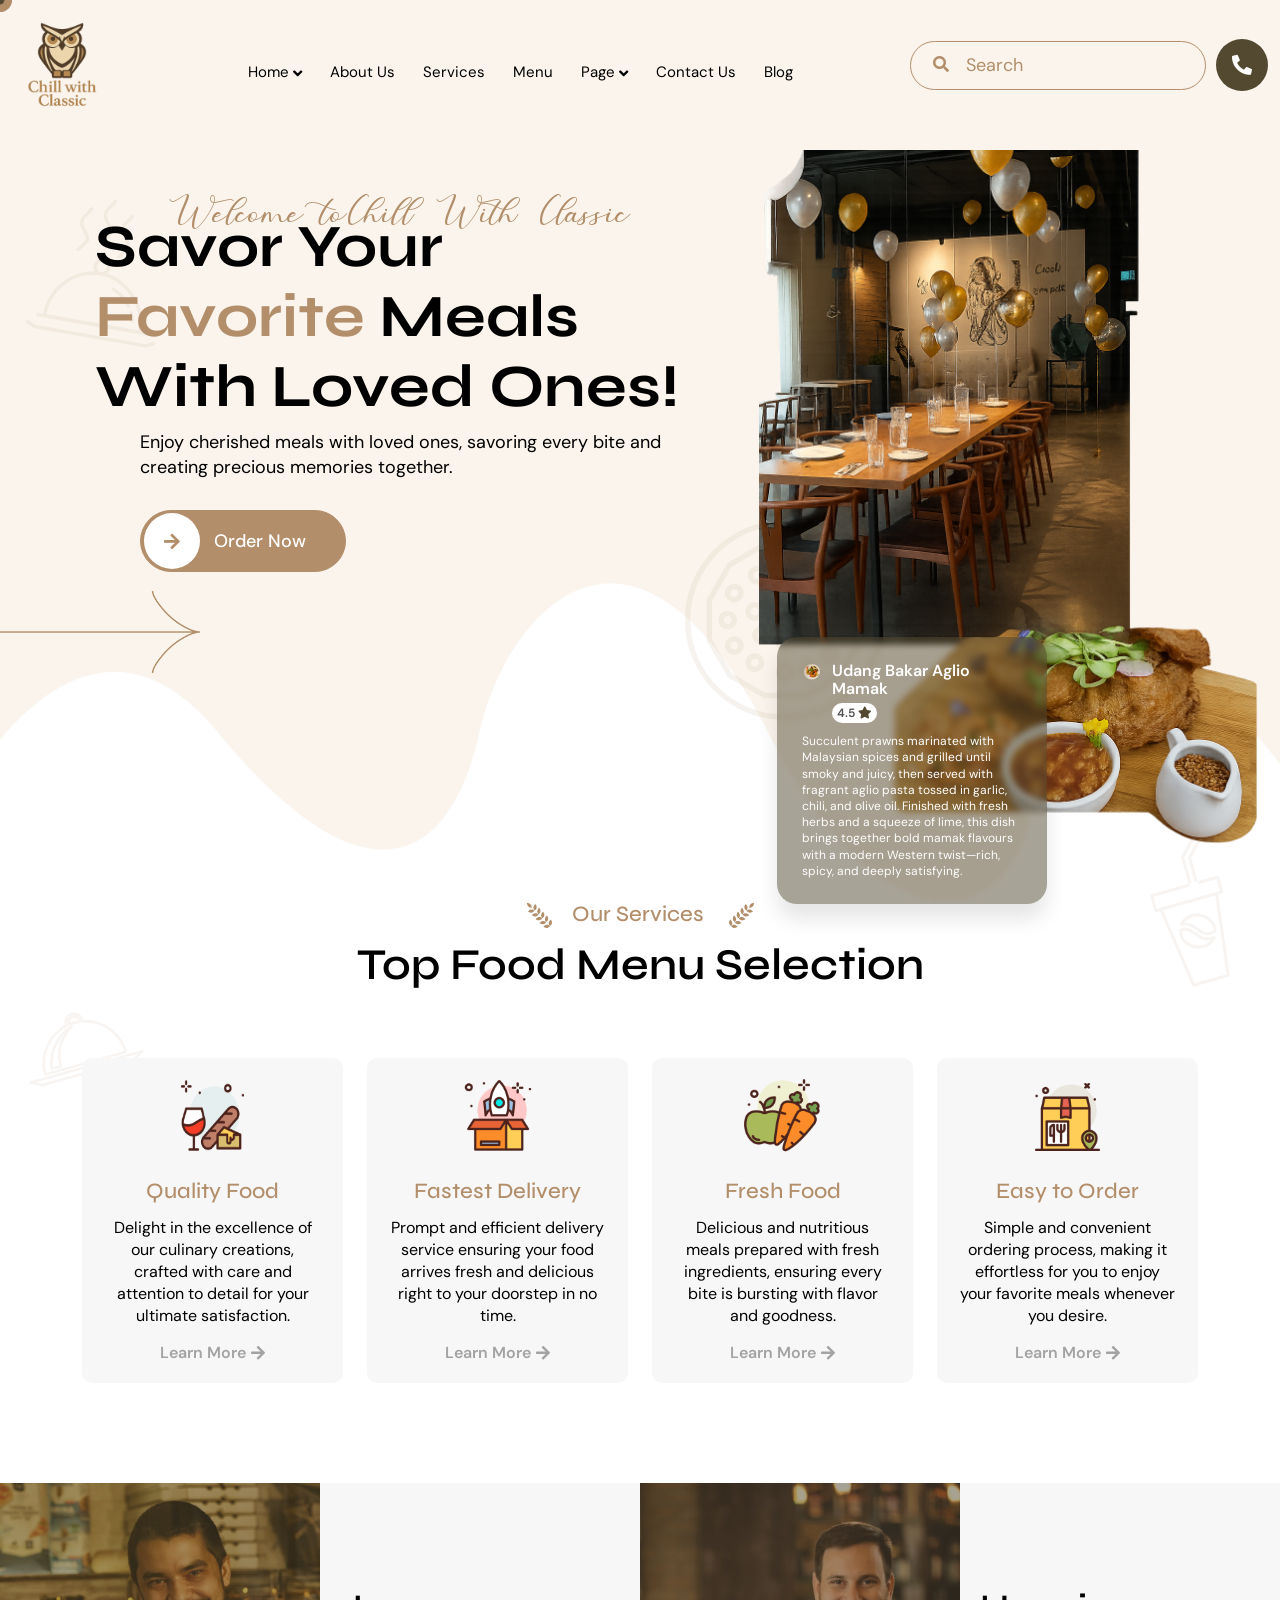
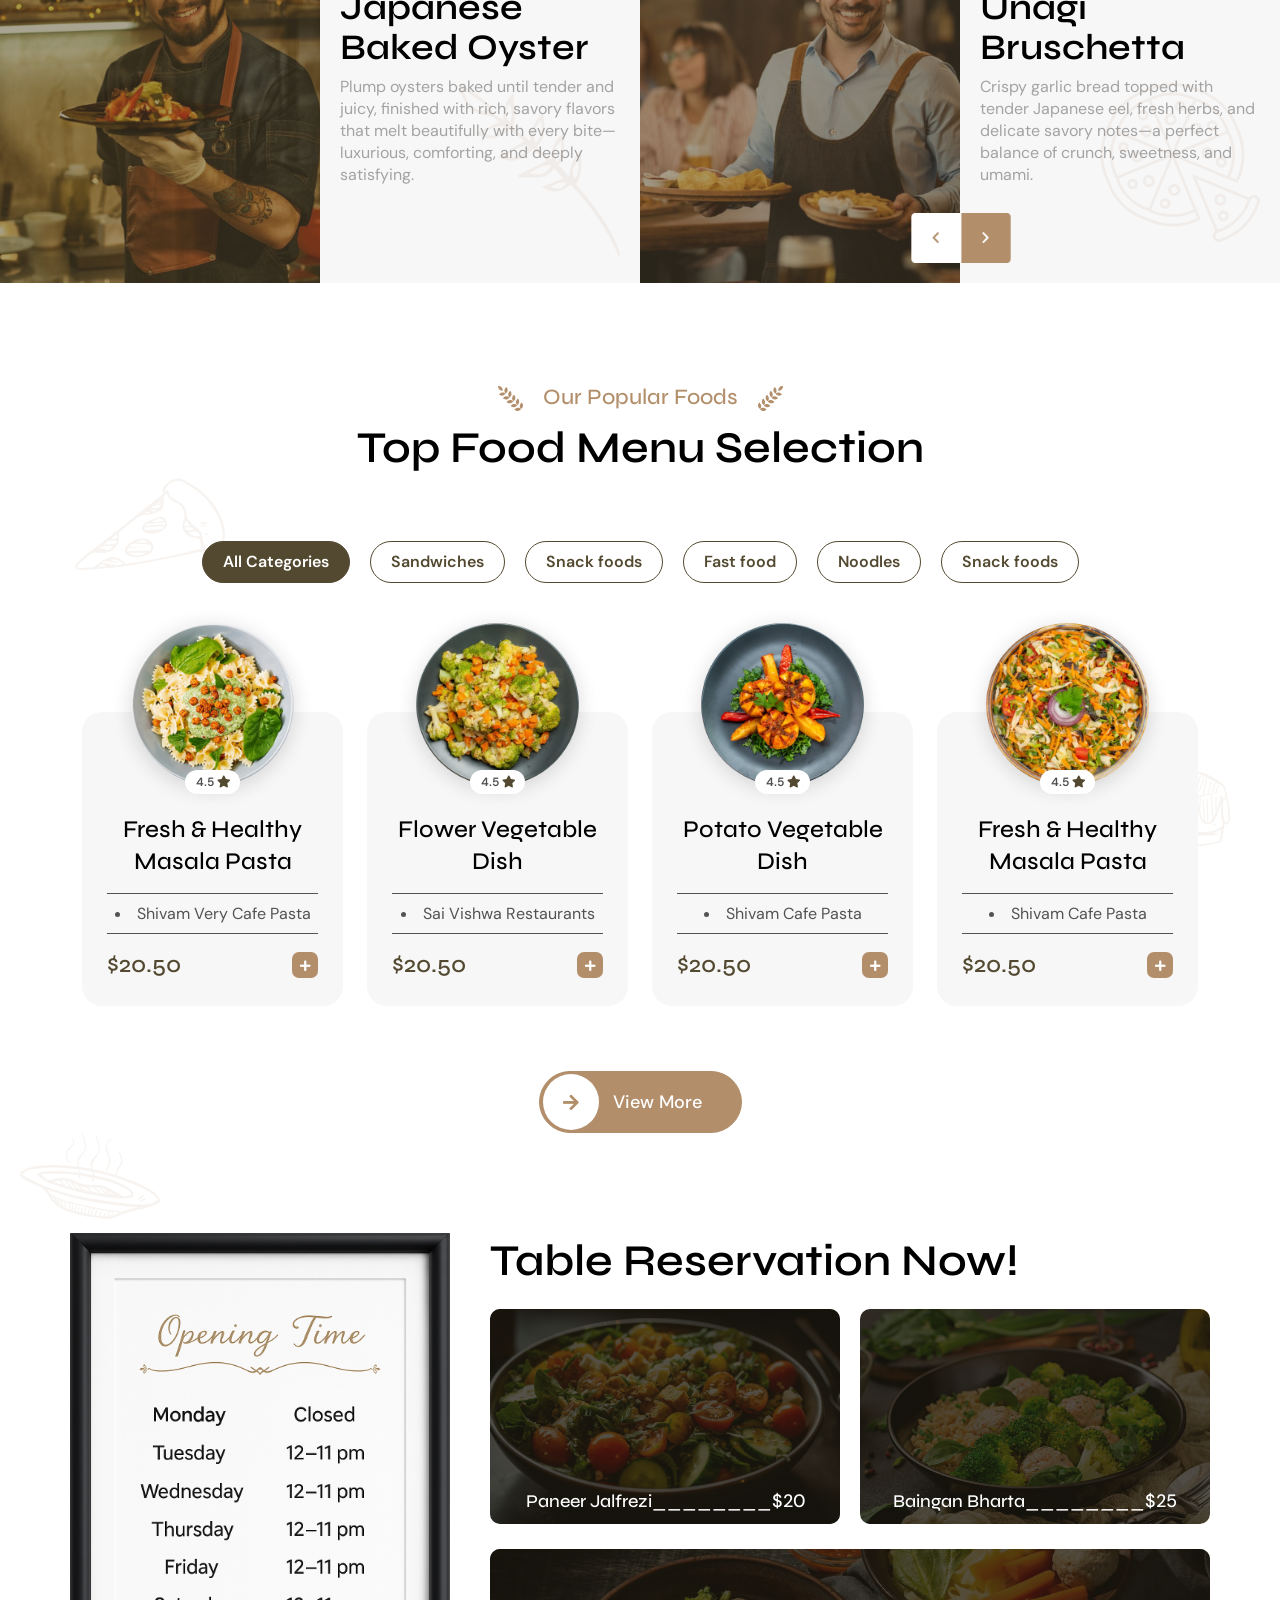
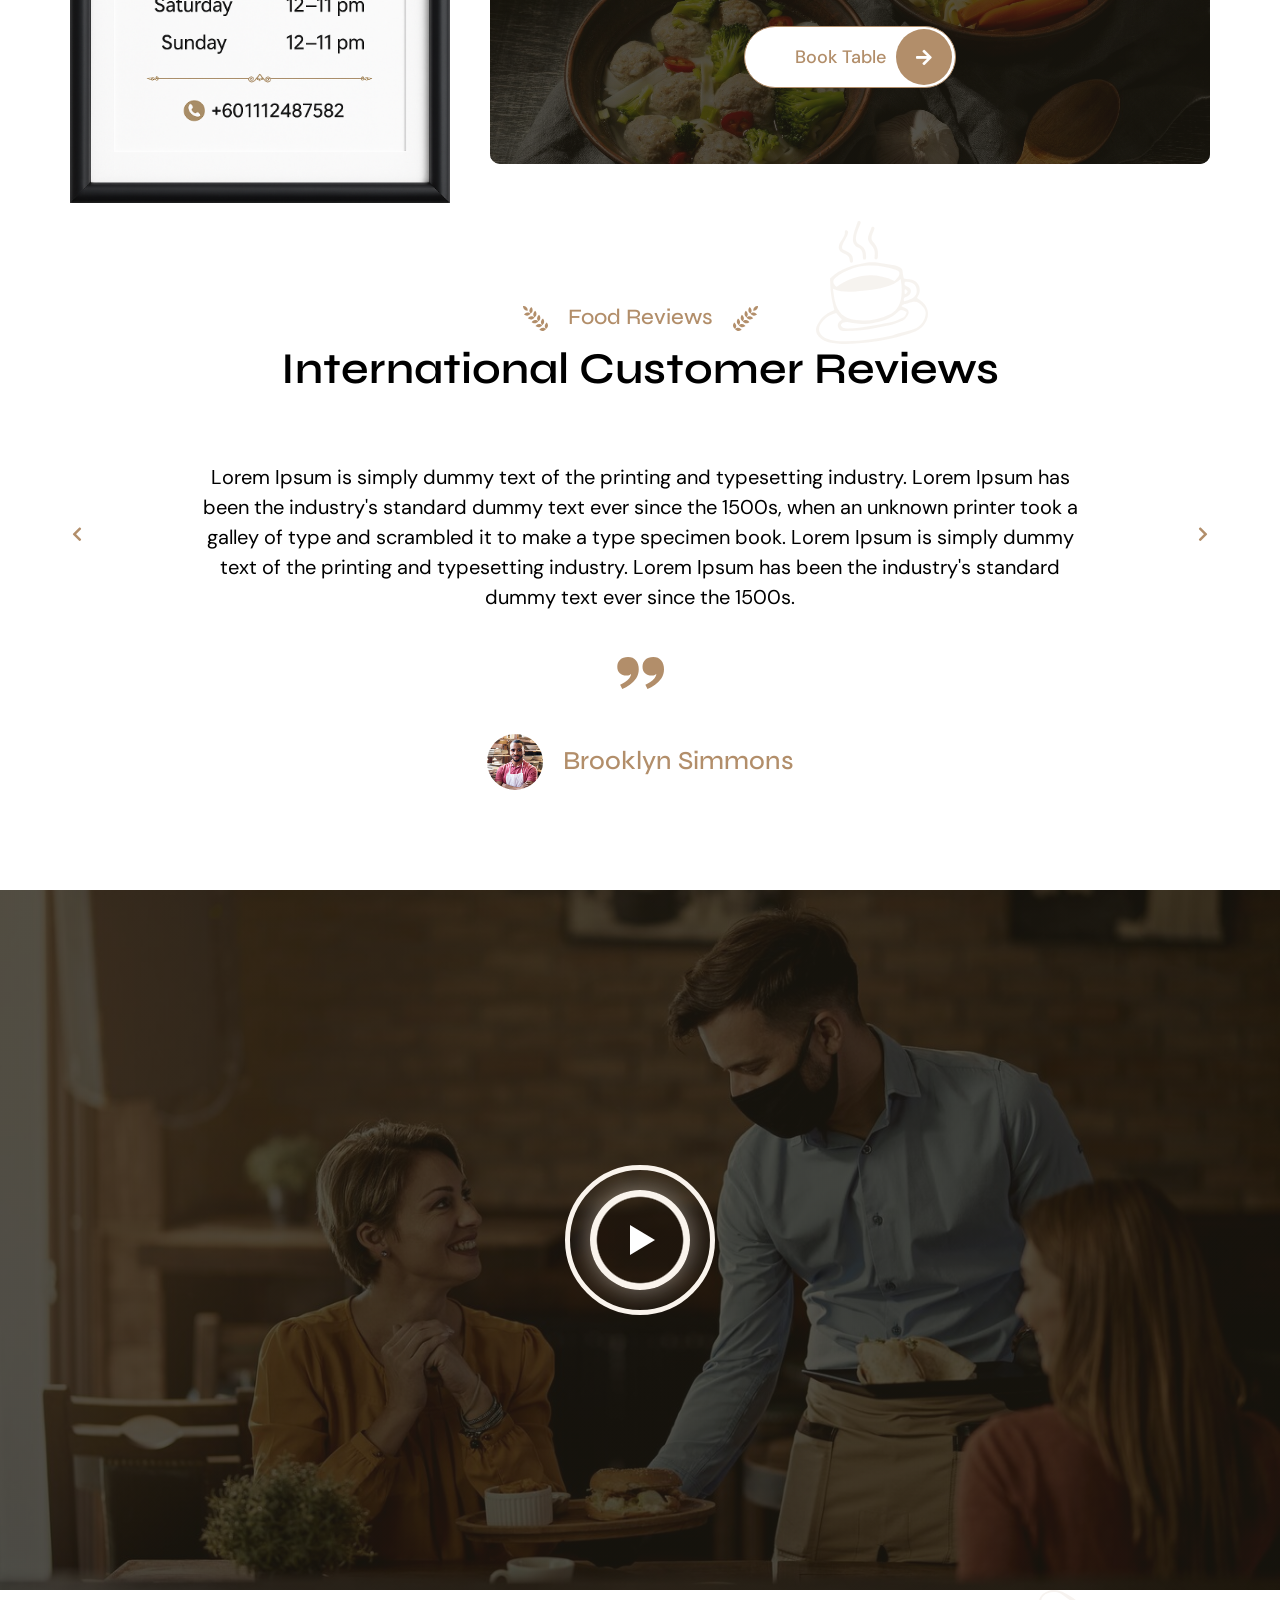
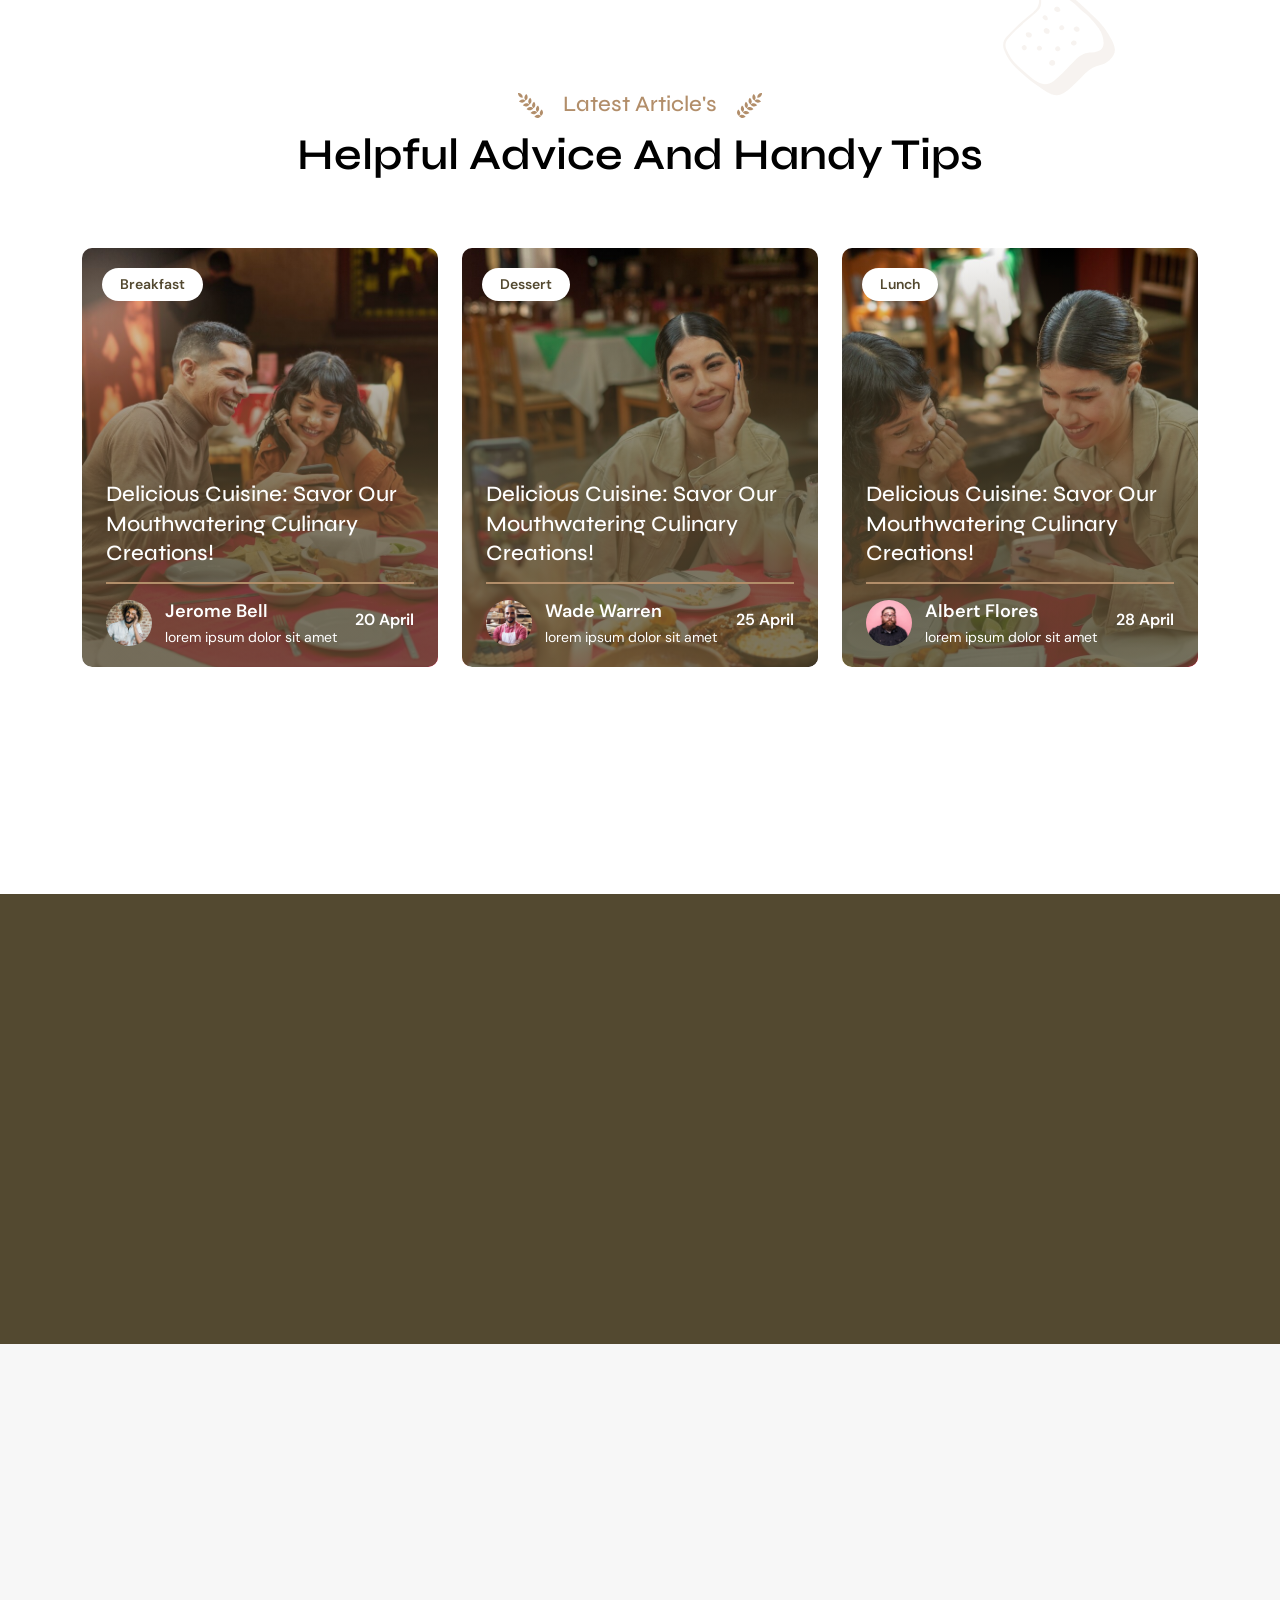
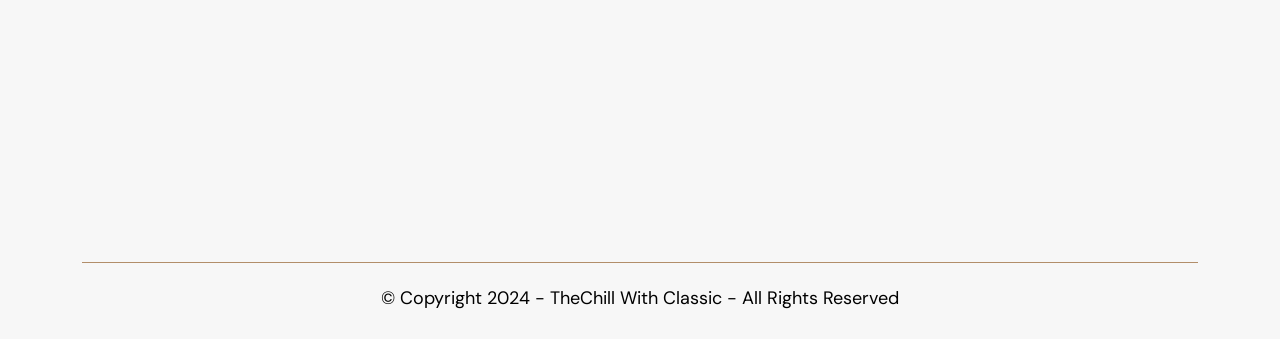
==== commit 75d68106: "edit2" ====
--- a/index.html
+++ b/index.html
@@ -285,7 +285,7 @@
               <div class="banner-detail">
                 <div class="banner-text">
                   <h5 class="font-thank-you" data-aos="fade-down">
-                    Welcome To Chill With Classic
+                    WelcomeToChill With Classic
                   </h5>
 
                   <h1 data-aos="zoom-in-up">
--- a/assets/css/style.css
+++ b/assets/css/style.css
@@ -6933,15 +6933,15 @@
 .kafka-logo img,
 .site-logo img,
 .navbar-brand img {
-  max-height: 150px; /* controls logo height */
+  max-height: 100px; /* controls logo height */
   width: auto;
   height: auto;
   object-fit: contain;
 }
 
 .ikkanbakkar {
-  width: 60px;
-  height: 60px;
+  width: 20px;
+  height: 20px;
   border-radius: 50%;
   object-fit: cover;
 }
